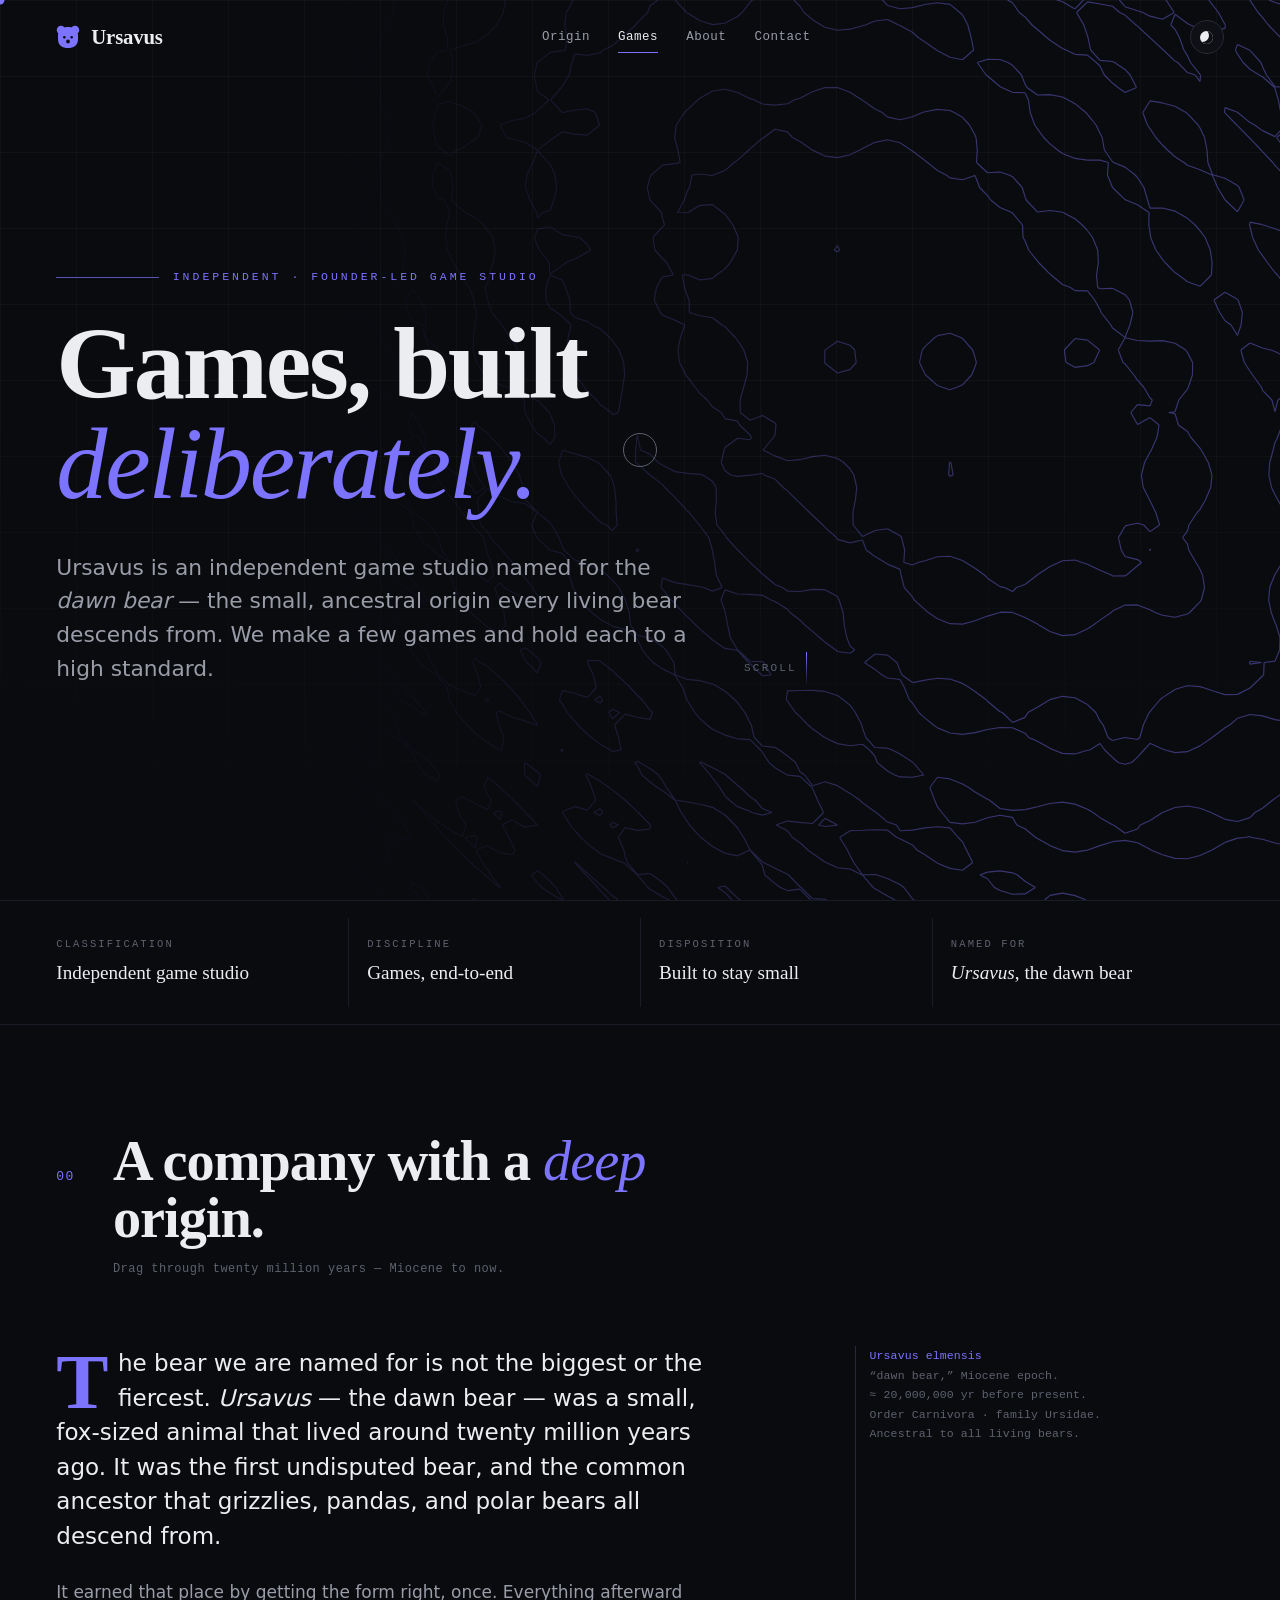
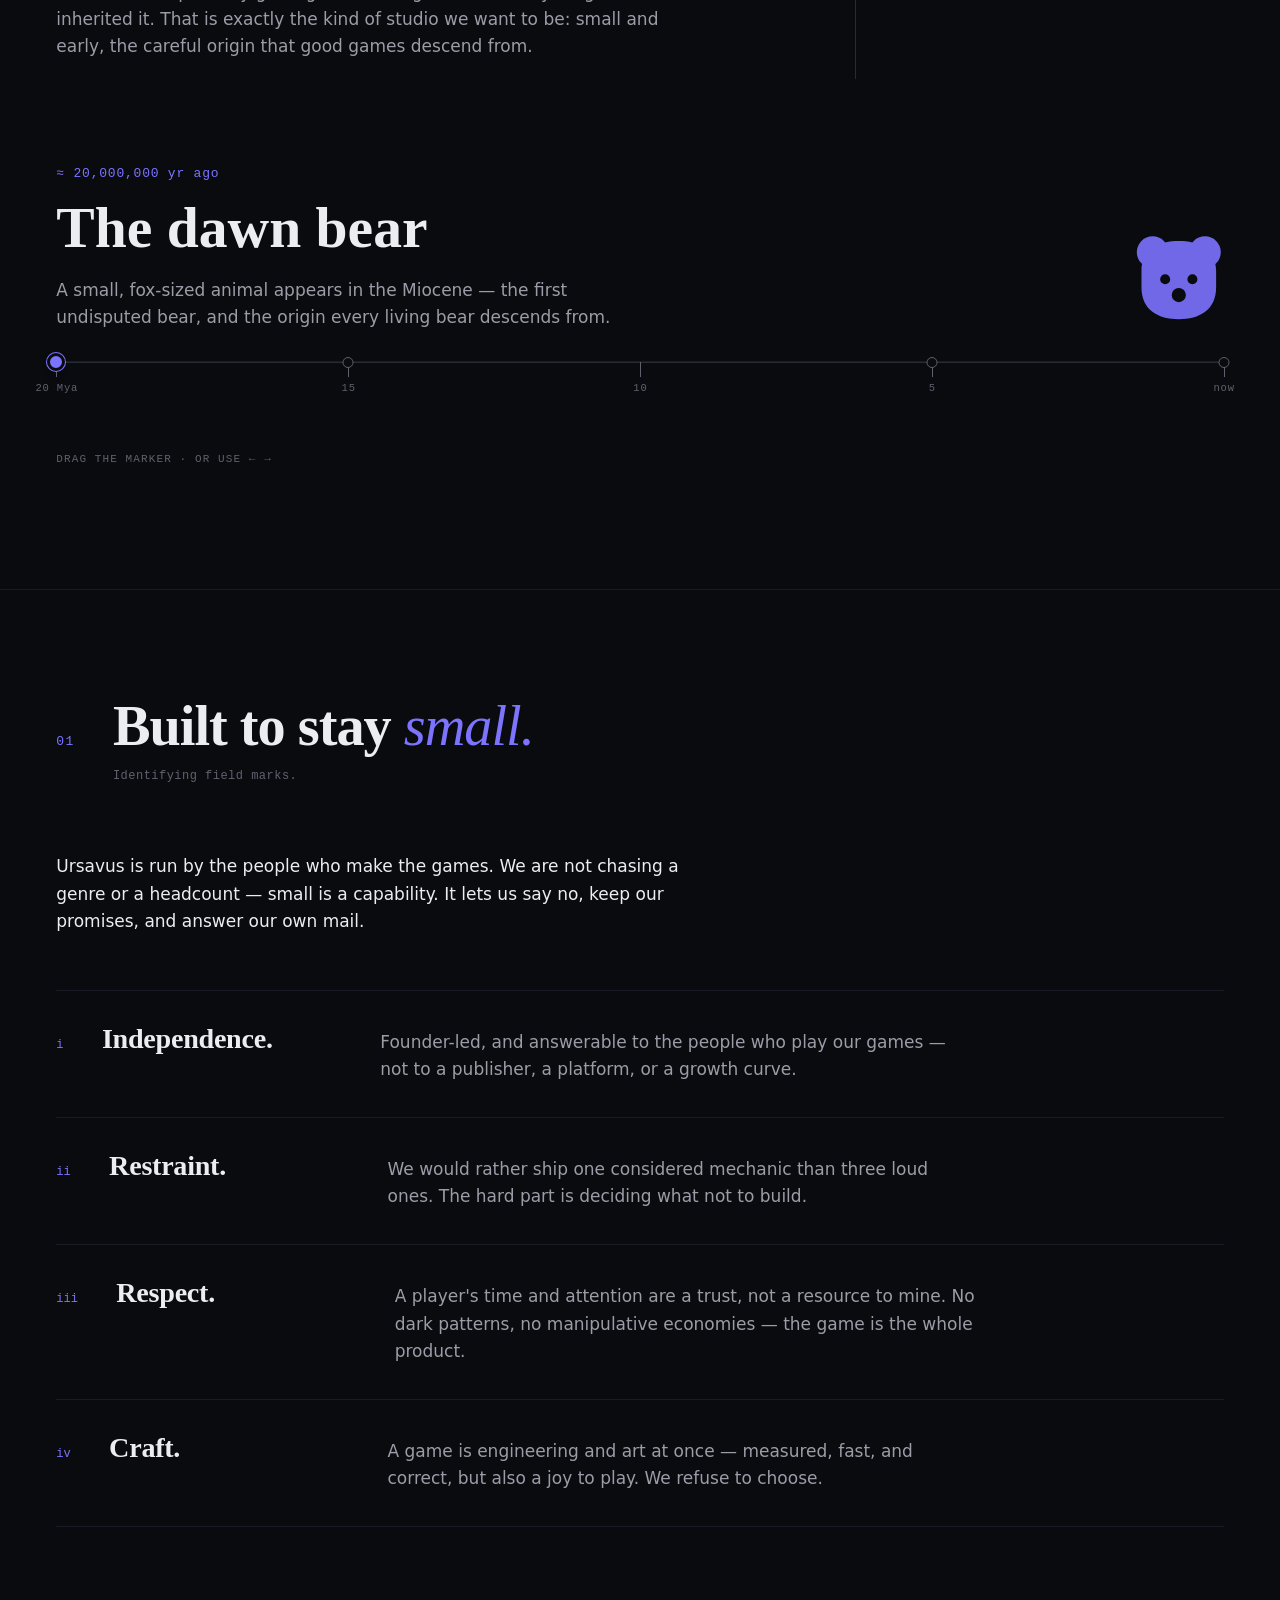
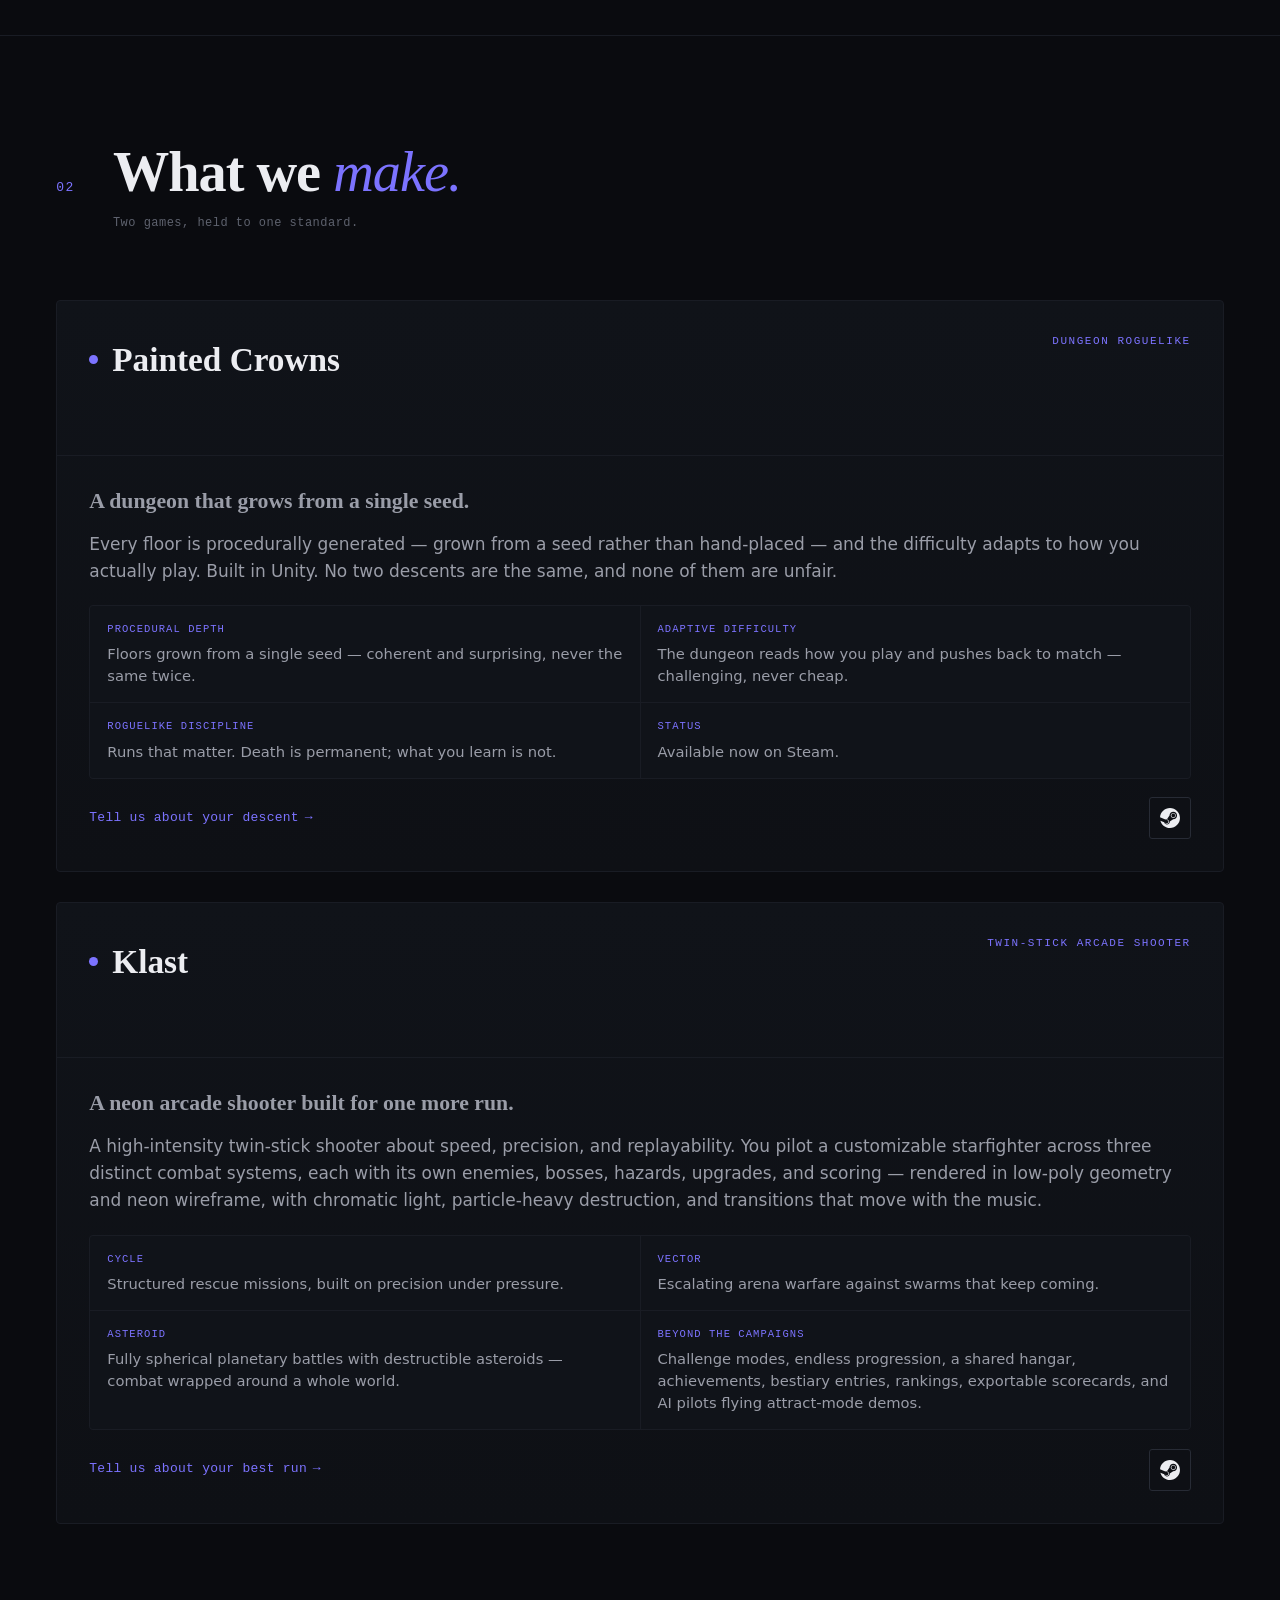
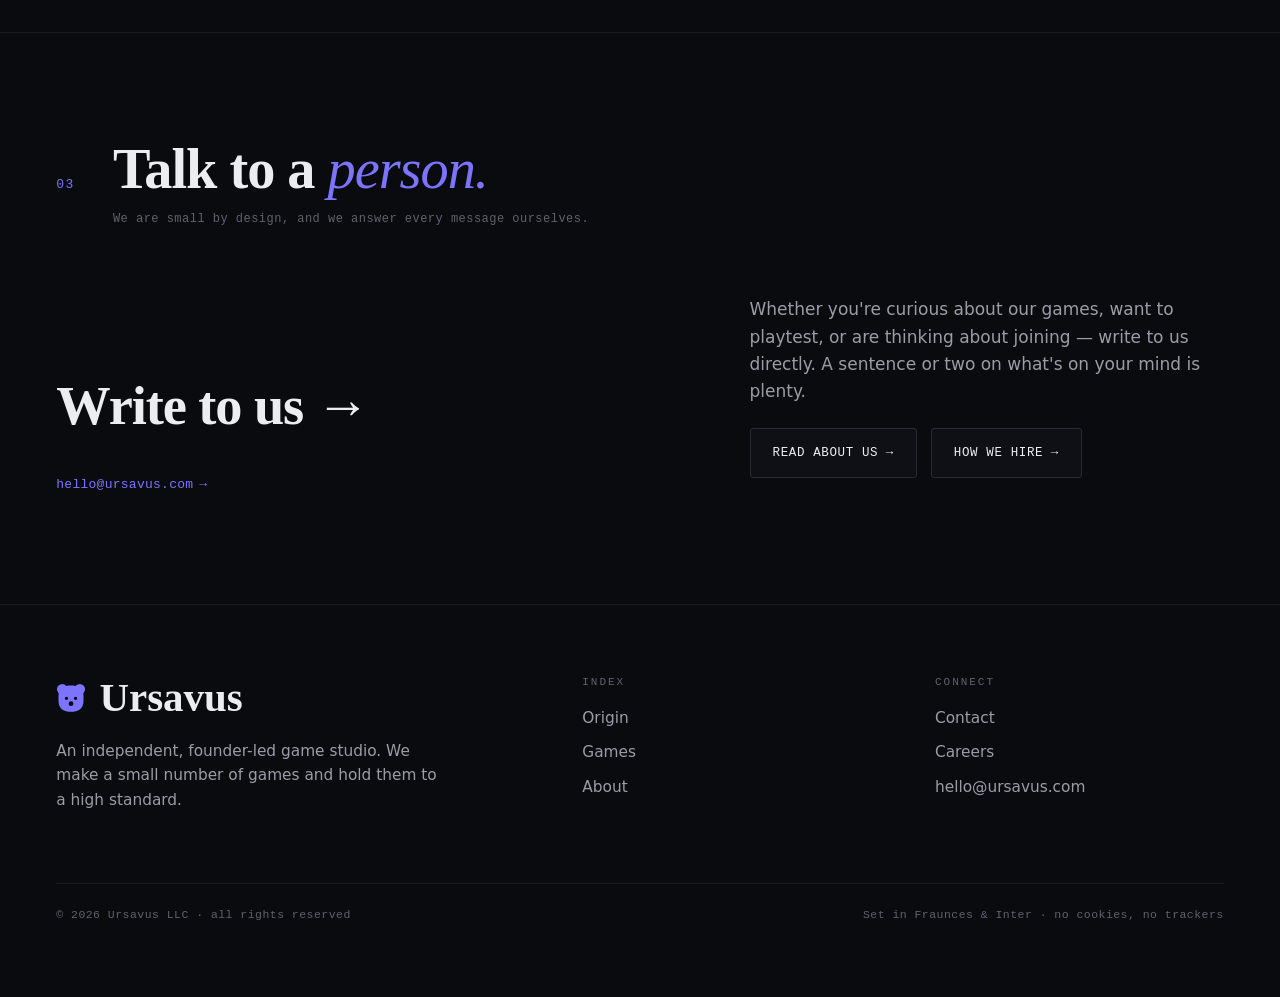
==== index.html @ a16487de "Update Painted Crowns copy for release" ====
<!doctype html>
<html lang="en">
<head>
  <meta charset="utf-8">
  <meta name="viewport" content="width=device-width, initial-scale=1">
  <title>Ursavus — Games, built deliberately.</title>
  <meta name="description" content="Ursavus is an independent, founder-led video game studio named for the dawn bear — the small Miocene ancestor of every living bear. We make a small number of games and hold each to a high standard.">
  <meta name="theme-color" content="#0A0B0F">
  <meta name="color-scheme" content="dark light">
  <meta property="og:type" content="website">
  <meta property="og:title" content="Ursavus — Games, built deliberately.">
  <meta property="og:description" content="An independent, founder-led video game studio. We make a small number of games and hold each to a high standard.">
  <script>
    (function(){var t;try{t=localStorage.getItem("urs-theme");}catch(e){}
      if(t!=="light"&&t!=="dark"){t="dark";}
      document.documentElement.setAttribute("data-theme",t);document.documentElement.classList.add("js");
      try{if("scrollRestoration"in history)history.scrollRestoration="manual";}catch(e2){}})();
  </script>
  <link rel="icon" href="favicon.ico" sizes="16x16 32x32 48x48">
  <link rel="icon" href="favicon-32.png" type="image/png" sizes="32x32">
  <link rel="apple-touch-icon" href="apple-touch-icon.png">
  <link rel="preload" href="../fonts/fraunces-600.woff2" as="font" type="font/woff2" crossorigin>
  <link rel="preload" href="../fonts/inter-400.woff2" as="font" type="font/woff2" crossorigin>
  <link rel="stylesheet" href="styles.css">
</head>
<body id="top">
  <a class="skip" href="#main">Skip to content</a>
  <div class="cursor" aria-hidden="true"></div>
  <div class="cursor-ring" aria-hidden="true"></div>

  <header class="site-head">
    <div class="wrap head-row">
      <a class="brand magnetic" href="index.html" aria-label="Ursavus — home">
        <svg class="mark" viewBox="0 0 48 56" aria-hidden="true">
          <circle cx="10" cy="14" r="8.5"/><circle cx="38" cy="14" r="8.5"/>
          <path fill-rule="evenodd" d="M4,24 C4,12 14,8 24,8 C34,8 44,12 44,24 L44,33 C44,45 35,50 24,50 C13,50 4,45 4,33 Z M14,28.5 a2.7,2.7 0 1,0 5.4,0 a2.7,2.7 0 1,0 -5.4,0 z M28.6,28.5 a2.7,2.7 0 1,0 5.4,0 a2.7,2.7 0 1,0 -5.4,0 z M20.2,37 a3.8,3.8 0 1,0 7.6,0 a3.8,3.8 0 1,0 -7.6,0 z"/>
        </svg>
        Ursavus
      </a>
      <nav class="nav" aria-label="Primary">
        <a href="#origin">Origin</a>
        <a href="#games">Games</a>
        <a href="about.html">About</a>
        <a href="contact.html">Contact</a>
      </nav>
      <div class="head-tools">
        <button class="tt magnetic" type="button" aria-label="Switch theme"><span class="tt-disc"></span></button>
        <button class="burger" type="button" aria-label="Menu" aria-expanded="false">
          <svg width="18" height="18" viewBox="0 0 18 18" aria-hidden="true"><path d="M2 5h14M2 9h14M2 13h14" stroke="currentColor" stroke-width="1.6" stroke-linecap="round"/></svg>
        </button>
      </div>
    </div>
  </header>

  <main id="main">

    <!-- HERO -->
    <section class="hero">
      <canvas id="field" class="hero-field hero-field--ripple" data-mode="ripple" aria-hidden="true"></canvas>
      <div class="wrap">
        <p class="hero-eyebrow reveal"><span class="rule"></span><span class="tag tag--accent">Independent · founder-led game studio</span></p>
        <h1 class="disp reveal" style="--d:60">Games, built <em>deliberately.</em></h1>
        <div class="hero-foot">
          <p class="lead reveal" style="--d:140">Ursavus is an independent game studio named for the <em>dawn bear</em> — the small, ancestral origin every living bear descends from. We make a few games and hold each to a high standard.</p>
          <span class="scroll-cue reveal" style="--d:220">Scroll <span class="bar"></span></span>
        </div>
      </div>
    </section>

    <!-- TAXONOMY STRIP -->
    <div class="taxon">
      <div class="wrap">
        <dl class="taxon-row">
          <div class="taxon-cell reveal"><dt>Classification</dt><dd>Independent game studio</dd></div>
          <div class="taxon-cell reveal" style="--d:80"><dt>Discipline</dt><dd>Games, end&#8209;to&#8209;end</dd></div>
          <div class="taxon-cell reveal" style="--d:160"><dt>Disposition</dt><dd>Built to stay small</dd></div>
          <div class="taxon-cell reveal" style="--d:240"><dt>Named for</dt><dd><em>Ursavus</em>, the dawn bear</dd></div>
        </dl>
      </div>
    </div>

    <!-- 00 ORIGIN — deep-time signature -->
    <section class="section deeptime" id="origin" aria-labelledby="origin-t">
      <div class="wrap">
        <div class="cat-head">
          <span class="cat-num reveal">00</span>
          <div>
            <h2 class="cat-title reveal" id="origin-t">A company with a <em>deep</em> origin.</h2>
            <p class="cat-sub reveal" style="--d:80">Drag through twenty million years — Miocene to now.</p>
          </div>
        </div>

        <div class="grid12">
          <div class="prose reveal" style="grid-column:1/span 7;--d:60">
            <p class="first drop">The bear we are named for is not the biggest or the fiercest. <em>Ursavus</em> — the dawn bear — was a small, fox-sized animal that lived around twenty million years ago. It was the first undisputed bear, and the common ancestor that grizzlies, pandas, and polar bears all descend from.</p>
            <p>It earned that place by getting the form right, once. Everything afterward inherited it. That is exactly the kind of studio we want to be: small and early, the careful origin that good games descend from.</p>
          </div>
          <aside class="margin-note reveal" style="grid-column:9/span 4;--d:140">
            <b>Ursavus elmensis</b><br>“dawn bear,” Miocene epoch.<br>≈ 20,000,000 yr before present.<br>Order Carnivora · family Ursidae.<br>Ancestral to all living bears.
          </aside>
        </div>

        <!-- the scale -->
        <div class="tl-stage reveal" style="--d:60">
          <div class="tl-readout">
            <div>
              <p class="tl-when" id="tl-when">≈ 20,000,000 yr ago</p>
              <p class="tl-era" id="tl-era">The dawn bear</p>
              <p class="tl-note" id="tl-note">A small, fox-sized animal appears in the Miocene — the first undisputed bear, and the origin every living bear descends from.</p>
            </div>
            <svg class="tl-figure" viewBox="0 0 48 56" aria-hidden="true">
              <circle cx="10" cy="14" r="8.5"/><circle cx="38" cy="14" r="8.5"/>
              <path fill-rule="evenodd" d="M4,24 C4,12 14,8 24,8 C34,8 44,12 44,24 L44,33 C44,45 35,50 24,50 C13,50 4,45 4,33 Z M14,28.5 a2.7,2.7 0 1,0 5.4,0 a2.7,2.7 0 1,0 -5.4,0 z M28.6,28.5 a2.7,2.7 0 1,0 5.4,0 a2.7,2.7 0 1,0 -5.4,0 z M20.2,37 a3.8,3.8 0 1,0 7.6,0 a3.8,3.8 0 1,0 -7.6,0 z"/>
            </svg>
          </div>
          <div class="tl-track" id="tl-track" role="slider" tabindex="0" aria-label="Deep-time scale, 20 million years ago to today" aria-valuemin="0" aria-valuemax="100" aria-valuenow="0">
            <div class="tl-axis"></div>
            <div class="tl-progress" id="tl-progress"></div>
            <div class="tl-tick major" style="left:0%"><span>20 Mya</span></div>
            <div class="tl-tick" style="left:25%"></div>
            <div class="tl-tick major" style="left:25%"><span>15</span></div>
            <div class="tl-tick" style="left:50%"></div>
            <div class="tl-tick major" style="left:50%"><span>10</span></div>
            <div class="tl-tick major" style="left:75%"><span>5</span></div>
            <div class="tl-tick major" style="left:100%"><span>now</span></div>
            <div class="tl-stop on" data-p="0"></div>
            <div class="tl-stop" data-p="25"></div>
            <div class="tl-stop" data-p="75"></div>
            <div class="tl-stop" data-p="100"></div>
            <div class="tl-thumb" id="tl-thumb" style="left:0%"></div>
          </div>
          <p class="tl-hint">Drag the marker · or use ← →</p>
        </div>
      </div>
    </section>

    <!-- 01 THE COMPANY -->
    <section class="section section--line" id="company" aria-labelledby="company-t">
      <div class="wrap">
        <div class="cat-head">
          <span class="cat-num reveal">01</span>
          <div>
            <h2 class="cat-title reveal" id="company-t">Built to stay <em>small.</em></h2>
            <p class="cat-sub reveal" style="--d:80">Identifying field marks.</p>
          </div>
        </div>
        <div class="grid12" style="margin-bottom:clamp(20px,4vh,46px)">
          <p class="prose first reveal" style="grid-column:1/span 8;--d:60">Ursavus is run by the people who make the games. We are not chasing a genre or a headcount — small is a capability. It lets us say no, keep our promises, and answer our own mail.</p>
        </div>

        <div class="marks">
          <div class="mark-row reveal"><span class="ix">i</span><h3>Independence.</h3><p>Founder-led, and answerable to the people who play our games — not to a publisher, a platform, or a growth curve.</p></div>
          <div class="mark-row reveal"><span class="ix">ii</span><h3>Restraint.</h3><p>We would rather ship one considered mechanic than three loud ones. The hard part is deciding what not to build.</p></div>
          <div class="mark-row reveal"><span class="ix">iii</span><h3>Respect.</h3><p>A player's time and attention are a trust, not a resource to mine. No dark patterns, no manipulative economies — the game is the whole product.</p></div>
          <div class="mark-row reveal"><span class="ix">iv</span><h3>Craft.</h3><p>A game is engineering and art at once — measured, fast, and correct, but also a joy to play. We refuse to choose.</p></div>
        </div>
      </div>
    </section>

    <!-- 02 GAMES -->
    <section class="section section--line" id="games" aria-labelledby="games-t">
      <div class="wrap">
        <div class="cat-head">
          <span class="cat-num reveal">02</span>
          <div>
            <h2 class="cat-title reveal" id="games-t">What we <em>make.</em></h2>
            <p class="cat-sub reveal" style="--d:80">Two games, held to one standard.</p>
          </div>
        </div>

        <div class="grid12" style="row-gap:clamp(20px,3vw,30px)">
          <article class="plate reveal" style="grid-column:1/span 12">
            <div class="plate-head">
              <div>
                <p class="plate-name"><span class="dot"></span>Painted Crowns</p>
              </div>
              <p class="plate-kind">Dungeon roguelike</p>
            </div>
            <div class="plate-body">
              <p class="sum">A dungeon that grows from a single seed.</p>
              <p>Every floor is procedurally generated — grown from a seed rather than hand-placed — and the difficulty adapts to how you actually play. Built in Unity. No two descents are the same, and none of them are unfair.</p>
              <dl class="specs">
                <div><dt>Procedural depth</dt><dd>Floors grown from a single seed — coherent and surprising, never the same twice.</dd></div>
                <div><dt>Adaptive difficulty</dt><dd>The dungeon reads how you play and pushes back to match — challenging, never cheap.</dd></div>
                <div><dt>Roguelike discipline</dt><dd>Runs that matter. Death is permanent; what you learn is not.</dd></div>
                <div><dt>Status</dt><dd>Available now on Steam.</dd></div>
              </dl>
              <p class="btnrow" style="margin:1.1em 0 0;justify-content:space-between">
                <a class="tlink magnetic" href="contact.html#cform">Tell us about your descent <span class="arr" aria-hidden="true">→</span></a>
                <a class="btn magnetic" style="padding:10px" href="https://store.steampowered.com/app/5192590/Painted_Crowns/" aria-label="View Painted Crowns on Steam" title="View Painted Crowns on Steam">
                  <svg width="20" height="20" viewBox="0 0 24 24" fill="currentColor" aria-hidden="true"><path d="M11.979 0C5.678 0 .511 4.86.022 11.037l6.432 2.658c.545-.371 1.203-.59 1.912-.59.063 0 .125.004.188.006l2.861-4.142V8.91c0-2.495 2.028-4.524 4.524-4.524 2.494 0 4.524 2.031 4.524 4.527s-2.03 4.525-4.524 4.525h-.105l-4.076 2.911c0 .052.004.105.004.159 0 1.875-1.515 3.396-3.39 3.396-1.635 0-3.016-1.173-3.331-2.727L.436 15.27C1.862 20.307 6.486 24 11.979 24c6.627 0 11.999-5.373 11.999-12S18.605 0 11.979 0zM7.54 18.21l-1.473-.61c.262.543.714.999 1.314 1.25 1.297.539 2.793-.076 3.332-1.375.263-.63.264-1.319.005-1.949s-.75-1.121-1.377-1.383c-.624-.26-1.29-.249-1.878-.03l1.523.63c.956.4 1.409 1.5 1.009 2.455-.397.957-1.497 1.41-2.454 1.012H7.54zm11.415-9.303c0-1.662-1.353-3.015-3.015-3.015-1.665 0-3.015 1.353-3.015 3.015 0 1.665 1.35 3.015 3.015 3.015 1.663 0 3.015-1.35 3.015-3.015zm-5.273-.005c0-1.252 1.013-2.266 2.265-2.266 1.249 0 2.266 1.014 2.266 2.266 0 1.251-1.017 2.265-2.266 2.265-1.253 0-2.265-1.014-2.265-2.265z"/></svg>
                </a>
              </p>
            </div>
          </article>

          <article class="plate reveal" style="grid-column:1/span 12;--d:80">
            <div class="plate-head">
              <div>
                <p class="plate-name"><span class="dot"></span>Klast</p>
              </div>
              <p class="plate-kind">Twin-stick arcade shooter</p>
            </div>
            <div class="plate-body">
              <p class="sum">A neon arcade shooter built for one more run.</p>
              <p>A high-intensity twin-stick shooter about speed, precision, and replayability. You pilot a customizable starfighter across three distinct combat systems, each with its own enemies, bosses, hazards, upgrades, and scoring — rendered in low-poly geometry and neon wireframe, with chromatic light, particle-heavy destruction, and transitions that move with the music.</p>
              <dl class="specs">
                <div><dt>Cycle</dt><dd>Structured rescue missions, built on precision under pressure.</dd></div>
                <div><dt>Vector</dt><dd>Escalating arena warfare against swarms that keep coming.</dd></div>
                <div><dt>Asteroid</dt><dd>Fully spherical planetary battles with destructible asteroids — combat wrapped around a whole world.</dd></div>
                <div><dt>Beyond the campaigns</dt><dd>Challenge modes, endless progression, a shared hangar, achievements, bestiary entries, rankings, exportable scorecards, and AI pilots flying attract-mode demos.</dd></div>
              </dl>
              <p class="btnrow" style="margin:1.1em 0 0;justify-content:space-between">
                <a class="tlink magnetic" href="contact.html#cform">Tell us about your best run <span class="arr" aria-hidden="true">→</span></a>
                <a class="btn magnetic" style="padding:10px" href="https://store.steampowered.com/app/5068020/KLAST/" aria-label="View Klast on Steam" title="View Klast on Steam">
                  <svg width="20" height="20" viewBox="0 0 24 24" fill="currentColor" aria-hidden="true"><path d="M11.979 0C5.678 0 .511 4.86.022 11.037l6.432 2.658c.545-.371 1.203-.59 1.912-.59.063 0 .125.004.188.006l2.861-4.142V8.91c0-2.495 2.028-4.524 4.524-4.524 2.494 0 4.524 2.031 4.524 4.527s-2.03 4.525-4.524 4.525h-.105l-4.076 2.911c0 .052.004.105.004.159 0 1.875-1.515 3.396-3.39 3.396-1.635 0-3.016-1.173-3.331-2.727L.436 15.27C1.862 20.307 6.486 24 11.979 24c6.627 0 11.999-5.373 11.999-12S18.605 0 11.979 0zM7.54 18.21l-1.473-.61c.262.543.714.999 1.314 1.25 1.297.539 2.793-.076 3.332-1.375.263-.63.264-1.319.005-1.949s-.75-1.121-1.377-1.383c-.624-.26-1.29-.249-1.878-.03l1.523.63c.956.4 1.409 1.5 1.009 2.455-.397.957-1.497 1.41-2.454 1.012H7.54zm11.415-9.303c0-1.662-1.353-3.015-3.015-3.015-1.665 0-3.015 1.353-3.015 3.015 0 1.665 1.35 3.015 3.015 3.015 1.663 0 3.015-1.35 3.015-3.015zm-5.273-.005c0-1.252 1.013-2.266 2.265-2.266 1.249 0 2.266 1.014 2.266 2.266 0 1.251-1.017 2.265-2.266 2.265-1.253 0-2.265-1.014-2.265-2.265z"/></svg>
                </a>
              </p>
            </div>
          </article>
        </div>
      </div>
    </section>

    <!-- 03 CONTACT -->
    <section class="section section--line" id="contact" aria-labelledby="contact-t">
      <div class="wrap">
        <div class="cat-head">
          <span class="cat-num reveal">03</span>
          <div>
            <h2 class="cat-title reveal" id="contact-t">Talk to a <em>person.</em></h2>
            <p class="cat-sub reveal" style="--d:80">We are small by design, and we answer every message ourselves.</p>
          </div>
        </div>
        <div class="contact-grid">
          <div class="reveal">
            <a class="bigmail magnetic" href="contact.html#cform">Write to us <span class="arr" aria-hidden="true">→</span></a>
            <p style="margin:1.1em 0 0"><a class="tlink magnetic" href="mailto:hello@ursavus.com">hello@ursavus.com <span class="arr" aria-hidden="true">→</span></a></p>
          </div>
          <div class="reveal" style="--d:100">
            <p class="muted" style="max-width:42ch">Whether you're curious about our games, want to playtest, or are thinking about joining — write to us directly. A sentence or two on what's on your mind is plenty.</p>
            <p class="btnrow" style="margin-top:1.4rem">
              <a class="btn magnetic" href="about.html">Read about us <span class="arr" aria-hidden="true">→</span></a>
              <a class="btn magnetic" href="contact.html#careers">How we hire <span class="arr" aria-hidden="true">→</span></a>
            </p>
          </div>
        </div>
      </div>
    </section>

  </main>

  <footer class="site-foot">
    <div class="wrap">
      <div class="foot-top">
        <div class="foot-brand">
          <p class="foot-mark">
            <svg class="mark" viewBox="0 0 48 56" aria-hidden="true">
              <circle cx="10" cy="14" r="8.5"/><circle cx="38" cy="14" r="8.5"/>
              <path fill-rule="evenodd" d="M4,24 C4,12 14,8 24,8 C34,8 44,12 44,24 L44,33 C44,45 35,50 24,50 C13,50 4,45 4,33 Z M14,28.5 a2.7,2.7 0 1,0 5.4,0 a2.7,2.7 0 1,0 -5.4,0 z M28.6,28.5 a2.7,2.7 0 1,0 5.4,0 a2.7,2.7 0 1,0 -5.4,0 z M20.2,37 a3.8,3.8 0 1,0 7.6,0 a3.8,3.8 0 1,0 -7.6,0 z"/>
            </svg>
            Ursavus
          </p>
          <p>An independent, founder-led game studio. We make a small number of games and hold them to a high standard.</p>
        </div>
        <div class="foot-col">
          <h4>Index</h4>
          <a href="#origin">Origin</a>
          <a href="#games">Games</a>
          <a href="about.html">About</a>
        </div>
        <div class="foot-col">
          <h4>Connect</h4>
          <a href="contact.html">Contact</a>
          <a href="contact.html#careers">Careers</a>
          <a href="mailto:hello@ursavus.com">hello@ursavus.com</a>
        </div>
      </div>
      <div class="foot-meta">
        <span>© 2026 Ursavus LLC · all rights reserved</span>
        <span>Set in Fraunces &amp; Inter · no cookies, no trackers</span>
      </div>
    </div>
  </footer>

  <script defer src="app.js"></script>
  <script defer src="viz.js"></script>
</body>
</html>
---- styles.css ----
/* ============================================================================
   URSAVUS — v2  ·  "A field guide to a deliberate game studio"
   Editorial / Swiss system with an exposed mathematical grid, taxonomic
   marginalia, and a deep-time signature. Fraunces · Inter · mono. Dual theme.
   ============================================================================ */

@font-face{font-family:"Fraunces";font-style:normal;font-weight:600;font-display:swap;src:url("../fonts/fraunces-600.woff2") format("woff2");}
@font-face{font-family:"Fraunces";font-style:italic;font-weight:400;font-display:swap;src:url("../fonts/fraunces-400-italic.woff2") format("woff2");}
@font-face{font-family:"Inter";font-style:normal;font-weight:400;font-display:swap;src:url("../fonts/inter-400.woff2") format("woff2");}
@font-face{font-family:"Inter";font-style:normal;font-weight:600;font-display:swap;src:url("../fonts/inter-600.woff2") format("woff2");}

/* ---------- tokens ---------- */
:root{
  --serif:"Fraunces",Georgia,"Times New Roman",serif;
  --sans:"Inter",system-ui,-apple-system,"Segoe UI",Roboto,sans-serif;
  --mono:ui-monospace,"SF Mono","JetBrains Mono","IBM Plex Mono",Menlo,Consolas,monospace;

  --maxw:1280px;
  --gut:clamp(20px,4.4vw,72px);
  --col:minmax(0,1fr);

  /* dark (default) */
  --bg:#0A0B0F;
  --bg-2:#0E1015;
  --panel:#101319;
  --ink:#ECEDF1;
  --ink-2:#9A9DA8;
  --ink-3:#5E626E;
  --line:#191C24;
  --line-2:#272B35;
  --accent:#7C73FF;
  --accent-2:#54E3C6;
  --accent-ink:#08090C;
  --grid:rgba(255,255,255,.030);
  --sel:rgba(124,115,255,.30);
  --shadow:0 40px 90px -50px rgba(0,0,0,.85);
}
[data-theme="light"]{
  --bg:#F4F3EC;
  --bg-2:#FBFAF5;
  --panel:#FFFFFF;
  --ink:#15161B;
  --ink-2:#585B63;
  --ink-3:#8E9099;
  --line:#E5E3D8;
  --line-2:#D4D2C5;
  --accent:#4B41E0;
  --accent-2:#0E9B86;
  --accent-ink:#FFFFFF;
  --grid:rgba(20,21,26,.045);
  --sel:rgba(75,65,224,.18);
  --shadow:0 40px 90px -55px rgba(31,31,46,.30);
}

*,*::before,*::after{box-sizing:border-box;}
html{-webkit-text-size-adjust:100%;scroll-behavior:smooth;}
@media (prefers-reduced-motion:reduce){html{scroll-behavior:auto;}}
body{
  margin:0;font-family:var(--sans);font-size:17px;line-height:1.6;
  color:var(--ink);background:var(--bg);
  -webkit-font-smoothing:antialiased;text-rendering:optimizeLegibility;
  overflow-x:hidden;
}
::selection{background:var(--sel);}

/* exposed graph-paper grid, very faint */
body::before{
  content:"";position:fixed;inset:0;z-index:-2;pointer-events:none;
  background-image:linear-gradient(var(--grid) 1px,transparent 1px),
                   linear-gradient(90deg,var(--grid) 1px,transparent 1px);
  background-size:clamp(40px,6vw,76px) clamp(40px,6vw,76px);
  -webkit-mask-image:radial-gradient(120% 100% at 50% 0%,#000 55%,transparent 100%);
          mask-image:radial-gradient(120% 100% at 50% 0%,#000 55%,transparent 100%);
}

a{color:inherit;text-decoration:none;}
img,svg,canvas{display:block;max-width:100%;}
hr{border:none;border-top:1px solid var(--line);margin:0;}
::-webkit-scrollbar{width:10px;height:10px;}
::-webkit-scrollbar-thumb{background:var(--line-2);border-radius:8px;}

.skip{position:absolute;left:-9999px;top:0;background:var(--accent);color:var(--accent-ink);padding:10px 16px;z-index:300;font-family:var(--mono);font-size:13px;border-radius:0 0 8px 0;}
.skip:focus{left:0;}

.wrap{max-width:var(--maxw);margin:0 auto;padding-inline:var(--gut);}

/* ---------- type ---------- */
h1,h2,h3,h4{font-family:var(--serif);font-weight:600;line-height:1.02;letter-spacing:-.018em;margin:0;color:var(--ink);}
h1 em,h2 em,h3 em,.disp em{font-style:italic;font-weight:400;color:var(--accent);}
.disp{font-family:var(--serif);font-weight:600;line-height:.98;letter-spacing:-.022em;font-size:clamp(2.7rem,8vw,7rem);}
h2{font-size:clamp(2rem,4.4vw,3.6rem);}
h3{font-size:clamp(1.25rem,2vw,1.6rem);letter-spacing:-.01em;}
p{margin:0 0 1.1em;}
strong{font-weight:600;color:var(--ink);}
em{font-style:italic;}
.lead{font-size:clamp(1.15rem,1.7vw,1.42rem);line-height:1.55;color:var(--ink-2);}
.muted{color:var(--ink-2);}
.faint{color:var(--ink-3);}
.serif{font-family:var(--serif);}
.mono{font-family:var(--mono);}

/* mono micro-label / catalog tag */
.tag{font-family:var(--mono);font-size:11.5px;letter-spacing:.26em;text-transform:uppercase;color:var(--ink-3);}
.tag--accent{color:var(--accent);}

/* drop initial for editorial openings */
.drop::first-letter{
  font-family:var(--serif);font-weight:600;float:left;font-size:3.4em;line-height:.8;
  padding:.06em .12em 0 0;color:var(--accent);
}

/* ---------- custom cursor ---------- */
@media (hover:hover) and (pointer:fine){
  body{cursor:none;}
  a,button,.magnetic,input,textarea,label[for],.tl-track{cursor:none;}
  .cursor{position:fixed;top:0;left:0;width:9px;height:9px;border-radius:50%;
    background:var(--accent);z-index:500;pointer-events:none;
    transform:translate(-50%,-50%);transition:width .2s,height .2s,background .2s,opacity .2s;}
  .cursor-ring{position:fixed;top:0;left:0;width:34px;height:34px;border:1px solid var(--ink-3);
    border-radius:50%;z-index:500;pointer-events:none;transform:translate(-50%,-50%);
    transition:width .25s cubic-bezier(.22,.61,.36,1),height .25s,border-color .25s,opacity .25s;}
  body.cursor-hot .cursor{width:5px;height:5px;}
  body.cursor-hot .cursor-ring{width:54px;height:54px;border-color:var(--accent);}
}
.cursor,.cursor-ring{display:none;}
@media (hover:hover) and (pointer:fine){.cursor,.cursor-ring{display:block;}}

/* ---------- header ---------- */
.site-head{position:fixed;top:0;left:0;right:0;z-index:200;
  transition:background .35s,backdrop-filter .35s,border-color .35s;border-bottom:1px solid transparent;}
.site-head.is-stuck{background:color-mix(in srgb,var(--bg) 72%,transparent);
  backdrop-filter:blur(16px) saturate(1.3);-webkit-backdrop-filter:blur(16px) saturate(1.3);border-bottom-color:var(--line);}
.head-row{display:flex;align-items:center;justify-content:space-between;gap:18px;height:74px;}
.brand{display:flex;align-items:center;gap:11px;font-family:var(--serif);font-weight:600;font-size:1.3rem;letter-spacing:-.01em;color:var(--ink);}
.brand .mark{width:24px;height:28px;color:var(--accent);transform-origin:50% 60%;transition:transform .7s cubic-bezier(.22,.61,.36,1);}
.brand:hover .mark{transform:rotate(-8deg) scale(1.06);}
.brand .mark path,.brand .mark circle{fill:currentColor;}
.brand small{font-family:var(--mono);font-size:10px;letter-spacing:.22em;text-transform:uppercase;color:var(--ink-3);align-self:flex-end;margin-bottom:5px;}
.nav{display:flex;align-items:center;gap:clamp(16px,2.2vw,30px);}
.nav a{font-family:var(--mono);font-size:12.5px;letter-spacing:.04em;color:var(--ink-2);position:relative;padding:6px 0;transition:color .2s;}
.nav a::after{content:"";position:absolute;left:0;right:100%;bottom:0;height:1px;background:var(--accent);transition:right .3s cubic-bezier(.22,.61,.36,1);}
.nav a:hover{color:var(--ink);}
.nav a:hover::after,.nav a.active::after{right:0;}
.nav a.active{color:var(--ink);}
.head-tools{display:flex;align-items:center;gap:14px;}
.tt{appearance:none;width:34px;height:34px;border-radius:50%;border:1px solid var(--line-2);background:var(--bg-2);display:grid;place-items:center;transition:border-color .2s,transform .3s;}
.tt:hover{border-color:var(--accent);transform:rotate(40deg);}
.tt-disc{width:13px;height:13px;border-radius:50%;background:var(--ink);box-shadow:inset -4px -2px 0 0 var(--bg-2);transition:.3s;}
[data-theme="light"] .tt-disc{background:var(--accent);box-shadow:none;}
.burger{display:none;}

/* ---------- hero ---------- */
.hero{position:relative;min-height:100svh;display:flex;align-items:center;padding-top:clamp(110px,14vh,168px);padding-bottom:clamp(56px,8vh,104px);overflow:hidden;}
.hero--page{min-height:clamp(520px,68vh,720px);}
.hero-field{position:absolute;inset:0;width:100%;height:100%;z-index:0;pointer-events:none;opacity:.92;}
.hero-field--lattice{opacity:.95;
  -webkit-mask-image:linear-gradient(to right,transparent 0%,transparent 20%,rgba(0,0,0,.4) 40%,#000 60%);
          mask-image:linear-gradient(to right,transparent 0%,transparent 20%,rgba(0,0,0,.4) 40%,#000 60%);}
.hero-field--ripple{opacity:.9;
  -webkit-mask-image:linear-gradient(to right,transparent 0%,transparent 26%,rgba(0,0,0,.42) 50%,#000 78%);
          mask-image:linear-gradient(to right,transparent 0%,transparent 26%,rgba(0,0,0,.42) 50%,#000 78%);}
.hero .wrap{position:relative;z-index:1;width:100%;}
.hero-eyebrow{display:flex;align-items:center;gap:14px;margin-bottom:clamp(18px,3vh,34px);}
.hero-eyebrow .rule{height:1px;width:clamp(40px,8vw,110px);background:var(--accent);opacity:.7;}
.hero h1{margin:0 0 .35em;max-width:18ch;}
.hero-foot{display:flex;flex-wrap:wrap;gap:clamp(20px,4vw,60px);align-items:flex-end;margin-top:clamp(22px,4vh,44px);}
.hero-foot .lead{max-width:46ch;margin:0;}
.scroll-cue{font-family:var(--mono);font-size:11px;letter-spacing:.2em;text-transform:uppercase;color:var(--ink-3);display:inline-flex;align-items:center;gap:9px;}
.scroll-cue .bar{width:1px;height:34px;background:linear-gradient(var(--accent),transparent);display:inline-block;position:relative;overflow:hidden;}
.scroll-cue .bar::after{content:"";position:absolute;top:-50%;left:0;width:1px;height:50%;background:var(--accent);animation:cue 1.9s cubic-bezier(.7,0,.3,1) infinite;}
@keyframes cue{0%{top:-50%}60%,100%{top:120%}}

/* taxonomy strip */
.taxon{border-top:1px solid var(--line);border-bottom:1px solid var(--line);}
.taxon-row{display:grid;grid-template-columns:repeat(4,1fr);}
.taxon-cell{padding:18px 0;border-left:1px solid var(--line);padding-left:18px;}
.taxon-cell:first-child{border-left:none;padding-left:0;}
.taxon-cell dt{font-family:var(--mono);font-size:10.5px;letter-spacing:.2em;text-transform:uppercase;color:var(--ink-3);margin-bottom:.5em;}
.taxon-cell dd{margin:0;font-family:var(--serif);font-size:clamp(1rem,1.5vw,1.25rem);color:var(--ink);}

/* ---------- sections / catalog ---------- */
.section{padding-block:clamp(72px,12vh,150px);position:relative;}
.section--line{border-top:1px solid var(--line);}
.cat-head{display:grid;grid-template-columns:auto 1fr;gap:clamp(16px,3vw,40px);align-items:baseline;margin-bottom:clamp(34px,6vh,68px);}
.cat-num{font-family:var(--mono);font-size:13px;letter-spacing:.1em;color:var(--accent);padding-top:.6em;}
.cat-title{max-width:20ch;}
.cat-sub{font-family:var(--mono);font-size:12px;letter-spacing:.04em;color:var(--ink-3);margin-top:1em;}

.grid12{display:grid;grid-template-columns:repeat(12,1fr);gap:clamp(18px,2.4vw,30px);}
.prose{max-width:60ch;}
.prose p{color:var(--ink-2);}
.prose .first{font-size:clamp(1.2rem,1.8vw,1.5rem);color:var(--ink);line-height:1.5;}

/* marginalia */
.margin-note{font-family:var(--mono);font-size:11.5px;line-height:1.7;letter-spacing:.01em;color:var(--ink-3);border-left:1px solid var(--line-2);padding-left:14px;}
.margin-note b{color:var(--accent);font-weight:400;}

/* field marks (principles) */
.marks{border-top:1px solid var(--line);}
.mark-row{display:grid;grid-template-columns:auto minmax(0,15rem) 1fr;gap:clamp(14px,3vw,44px);align-items:baseline;
  padding:clamp(22px,3vw,34px) 0;border-bottom:1px solid var(--line);transition:padding-left .35s cubic-bezier(.22,.61,.36,1);}
.mark-row:hover{padding-left:10px;}
.mark-row .ix{font-family:var(--mono);font-size:12px;color:var(--accent);}
.mark-row h3{font-size:clamp(1.3rem,2.2vw,1.9rem);}
.mark-row p{margin:0;color:var(--ink-2);max-width:54ch;}

/* specimen plate (games) */
.plate{border:1px solid var(--line);background:linear-gradient(180deg,var(--panel),var(--bg-2));border-radius:4px;overflow:hidden;position:relative;transition:border-color .3s,transform .3s;}
.plate:hover{border-color:var(--line-2);transform:translateY(-3px);}
.plate-head{display:flex;align-items:flex-start;justify-content:space-between;gap:16px;padding:clamp(22px,3vw,32px);border-bottom:1px solid var(--line);}
.plate-id{font-family:var(--mono);font-size:11px;letter-spacing:.18em;text-transform:uppercase;color:var(--ink-3);}
.plate-name{font-family:var(--serif);font-weight:600;font-size:clamp(1.6rem,2.6vw,2.3rem);display:flex;align-items:center;gap:.42em;}
.plate-name .dot{width:9px;height:9px;border-radius:50%;background:var(--accent);}
.plate-kind{font-family:var(--mono);font-size:11px;letter-spacing:.14em;text-transform:uppercase;color:var(--accent);}
.plate-body{padding:clamp(22px,3vw,32px);}
.plate-body .sum{font-family:var(--serif);font-weight:600;font-size:clamp(1.15rem,1.7vw,1.4rem);line-height:1.25;margin-bottom:.7em;}
.plate-body p{color:var(--ink-2);}
.specs{display:grid;grid-template-columns:1fr 1fr;gap:1px;background:var(--line);border:1px solid var(--line);border-radius:4px;overflow:hidden;margin-top:1.2em;}
.specs>div{background:var(--panel);padding:15px 17px;}
.specs dt{font-family:var(--mono);font-size:10.5px;letter-spacing:.1em;text-transform:uppercase;color:var(--accent);margin-bottom:.5em;}
.specs dd{margin:0;color:var(--ink-2);font-size:.92rem;line-height:1.5;}

/* ---------- deep-time scale (signature) ---------- */
.deeptime{position:relative;}
.tl-stage{position:relative;margin-top:clamp(30px,6vh,60px);}
.tl-readout{display:grid;grid-template-columns:auto 1fr;gap:clamp(16px,3vw,40px);align-items:end;min-height:clamp(150px,22vh,210px);margin-bottom:30px;}
.tl-when{font-family:var(--mono);font-size:13px;letter-spacing:.06em;color:var(--accent);}
.tl-era{font-family:var(--serif);font-weight:600;font-size:clamp(2rem,4.6vw,3.6rem);line-height:1;margin:.18em 0 .35em;}
.tl-note{max-width:52ch;color:var(--ink-2);margin:0;}
.tl-figure{align-self:end;justify-self:end;width:clamp(54px,7vw,92px);color:var(--accent);opacity:.9;}
.tl-figure path,.tl-figure circle{fill:currentColor;}

.tl-track{position:relative;height:64px;border-top:1px solid var(--line);margin-top:18px;touch-action:none;user-select:none;}
.tl-axis{position:absolute;top:0;left:0;right:0;height:1px;background:var(--line-2);}
.tl-progress{position:absolute;top:0;left:0;height:1px;background:var(--accent);}
.tl-tick{position:absolute;top:0;width:1px;height:9px;background:var(--line-2);}
.tl-tick.major{height:15px;background:var(--ink-3);}
.tl-tick span{position:absolute;top:18px;left:50%;transform:translateX(-50%);white-space:nowrap;font-family:var(--mono);font-size:10.5px;letter-spacing:.08em;color:var(--ink-3);}
.tl-stop{position:absolute;top:-5px;width:11px;height:11px;border-radius:50%;background:var(--bg);border:1.5px solid var(--ink-3);transform:translateX(-50%);transition:border-color .2s,background .2s,transform .2s;}
.tl-stop.on{border-color:var(--accent);background:var(--accent);transform:translateX(-50%) scale(1.15);}
.tl-thumb{position:absolute;top:-9px;width:18px;height:18px;border-radius:50%;background:var(--accent);border:3px solid var(--bg);transform:translateX(-50%);box-shadow:0 0 0 1px var(--accent),0 8px 24px -8px var(--accent);transition:transform .08s;}
.tl-hint{font-family:var(--mono);font-size:11px;letter-spacing:.1em;text-transform:uppercase;color:var(--ink-3);margin-top:26px;}

/* ---------- buttons / links ---------- */
.btnrow{display:flex;flex-wrap:wrap;gap:14px;align-items:center;}
.btn{display:inline-flex;align-items:center;gap:.6em;font-family:var(--mono);font-size:12.5px;letter-spacing:.05em;text-transform:uppercase;
  padding:14px 22px;border-radius:3px;border:1px solid var(--line-2);color:var(--ink);background:var(--bg-2);transition:border-color .2s,background .2s,color .2s,transform .15s;}
.btn .arr{transition:transform .25s;}
.btn:hover{border-color:var(--accent);}
.btn:hover .arr{transform:translateX(4px);}
.btn--solid{background:var(--accent);border-color:var(--accent);color:var(--accent-ink);}
.btn--solid:hover{background:color-mix(in srgb,var(--accent) 88%,#000);}
.tlink{color:var(--accent);font-family:var(--mono);font-size:13px;letter-spacing:.02em;display:inline-flex;align-items:center;gap:.45em;position:relative;}
.tlink::after{content:"";position:absolute;left:0;right:100%;bottom:-2px;height:1px;background:var(--accent);transition:right .3s cubic-bezier(.22,.61,.36,1);}
.tlink:hover::after{right:0;}
.tlink .arr{transition:transform .25s;}
.tlink:hover .arr{transform:translateX(4px);}

/* contact */
.contact-grid{display:grid;grid-template-columns:1.3fr 1fr;gap:clamp(30px,6vw,80px);align-items:end;}
.bigmail{font-family:var(--serif);font-weight:600;font-size:clamp(1.8rem,5vw,3.4rem);letter-spacing:-.02em;color:var(--ink);display:inline-block;position:relative;}
.bigmail::after{content:"";position:absolute;left:0;right:100%;bottom:.06em;height:2px;background:var(--accent);transition:right .4s cubic-bezier(.22,.61,.36,1);}
.bigmail:hover{color:var(--accent);}
.bigmail:hover::after{right:0;}

/* form */
.form{display:grid;gap:18px;max-width:560px;}
.field label{display:block;font-family:var(--mono);font-size:11px;letter-spacing:.14em;text-transform:uppercase;color:var(--ink-2);margin-bottom:.6em;}
.field input,.field textarea{width:100%;font-family:var(--sans);font-size:16px;color:var(--ink);background:var(--bg-2);border:1px solid var(--line-2);border-radius:3px;padding:14px 16px;transition:border-color .2s,background .2s;}
.field input:focus,.field textarea:focus{outline:none;border-color:var(--accent);background:var(--panel);}
.field textarea{resize:vertical;min-height:130px;}

/* ---------- footer ---------- */
.site-foot{border-top:1px solid var(--line);padding-block:clamp(48px,8vh,84px);}
.foot-top{display:grid;grid-template-columns:1.6fr 1fr 1fr;gap:clamp(28px,5vw,70px);align-items:start;}
.foot-mark{font-family:var(--serif);font-weight:600;font-size:clamp(1.9rem,3.2vw,2.6rem);line-height:1;display:flex;align-items:center;gap:.32em;margin:0 0 .5em;}
.foot-mark .mark{width:30px;height:36px;color:var(--accent);}
.foot-mark .mark path,.foot-mark .mark circle{fill:currentColor;}
.foot-brand p:not(.foot-mark){color:var(--ink-2);max-width:40ch;font-size:.96rem;}
.foot-col h4{font-family:var(--mono);font-size:11px;letter-spacing:.18em;text-transform:uppercase;color:var(--ink-3);font-weight:400;margin:0 0 1.1em;}
.foot-col a{display:block;color:var(--ink-2);font-size:.96rem;padding:5px 0;transition:color .2s;position:relative;width:fit-content;}
.foot-col a:hover{color:var(--accent);}
.foot-meta{display:flex;justify-content:space-between;gap:20px;flex-wrap:wrap;margin-top:clamp(34px,6vh,60px);padding-top:22px;border-top:1px solid var(--line);font-family:var(--mono);font-size:11.5px;letter-spacing:.04em;color:var(--ink-3);}

/* ---------- reveal motion ---------- */
html.js .reveal{opacity:0;transform:translateY(22px);}
html.js .reveal.in{opacity:1;transform:none;transition:opacity .9s cubic-bezier(.22,.61,.36,1),transform .9s cubic-bezier(.22,.61,.36,1);transition-delay:calc(var(--d,0)*1ms);}
@media (prefers-reduced-motion:reduce){
  html.js .reveal{opacity:1!important;transform:none!important;}
  .scroll-cue .bar::after{animation:none;}
  body{cursor:auto!important;}
  .cursor,.cursor-ring{display:none!important;}
}

/* ---------- responsive ---------- */
@media (max-width:1000px){
  .contact-grid{grid-template-columns:1fr;}
  .foot-top{grid-template-columns:1fr 1fr;}
  .foot-brand{grid-column:1/-1;}
}
@media (max-width:760px){
  body{font-size:16px;}
  .taxon-row{grid-template-columns:1fr 1fr;}
  .taxon-cell:nth-child(3){border-left:none;padding-left:0;}
  .taxon-cell{border-top:1px solid var(--line);padding-block:14px;}
  .taxon-cell:first-child,.taxon-cell:nth-child(2){border-top:none;}
  .cat-head{grid-template-columns:1fr;gap:8px;}
  .mark-row{grid-template-columns:auto 1fr;gap:10px 18px;}
  .mark-row p{grid-column:2;}
  .grid12{grid-template-columns:1fr;}
  .grid12>*{grid-column:1/-1!important;}
  .specs{grid-template-columns:1fr;}
  .disp{font-size:clamp(2.6rem,12vw,4rem);}
  .hero-field{opacity:.5;
    -webkit-mask-image:linear-gradient(to bottom,transparent 0%,transparent 26%,#000 62%);
            mask-image:linear-gradient(to bottom,transparent 0%,transparent 26%,#000 62%);}
  .foot-top{grid-template-columns:1fr;}
  .nav{display:none;position:fixed;inset:74px 0 auto 0;flex-direction:column;align-items:flex-start;gap:0;
    background:color-mix(in srgb,var(--bg) 96%,transparent);backdrop-filter:blur(18px);border-bottom:1px solid var(--line);padding:8px var(--gut) 18px;}
  .nav.open{display:flex;}
  .nav a{width:100%;padding:13px 0;border-bottom:1px solid var(--line);font-size:15px;}
  .burger{display:grid;place-items:center;width:36px;height:36px;border:1px solid var(--line-2);border-radius:6px;background:var(--bg-2);color:var(--ink);}
  .tl-figure{display:none;}
  .tl-readout{grid-template-columns:1fr;min-height:0;}
}
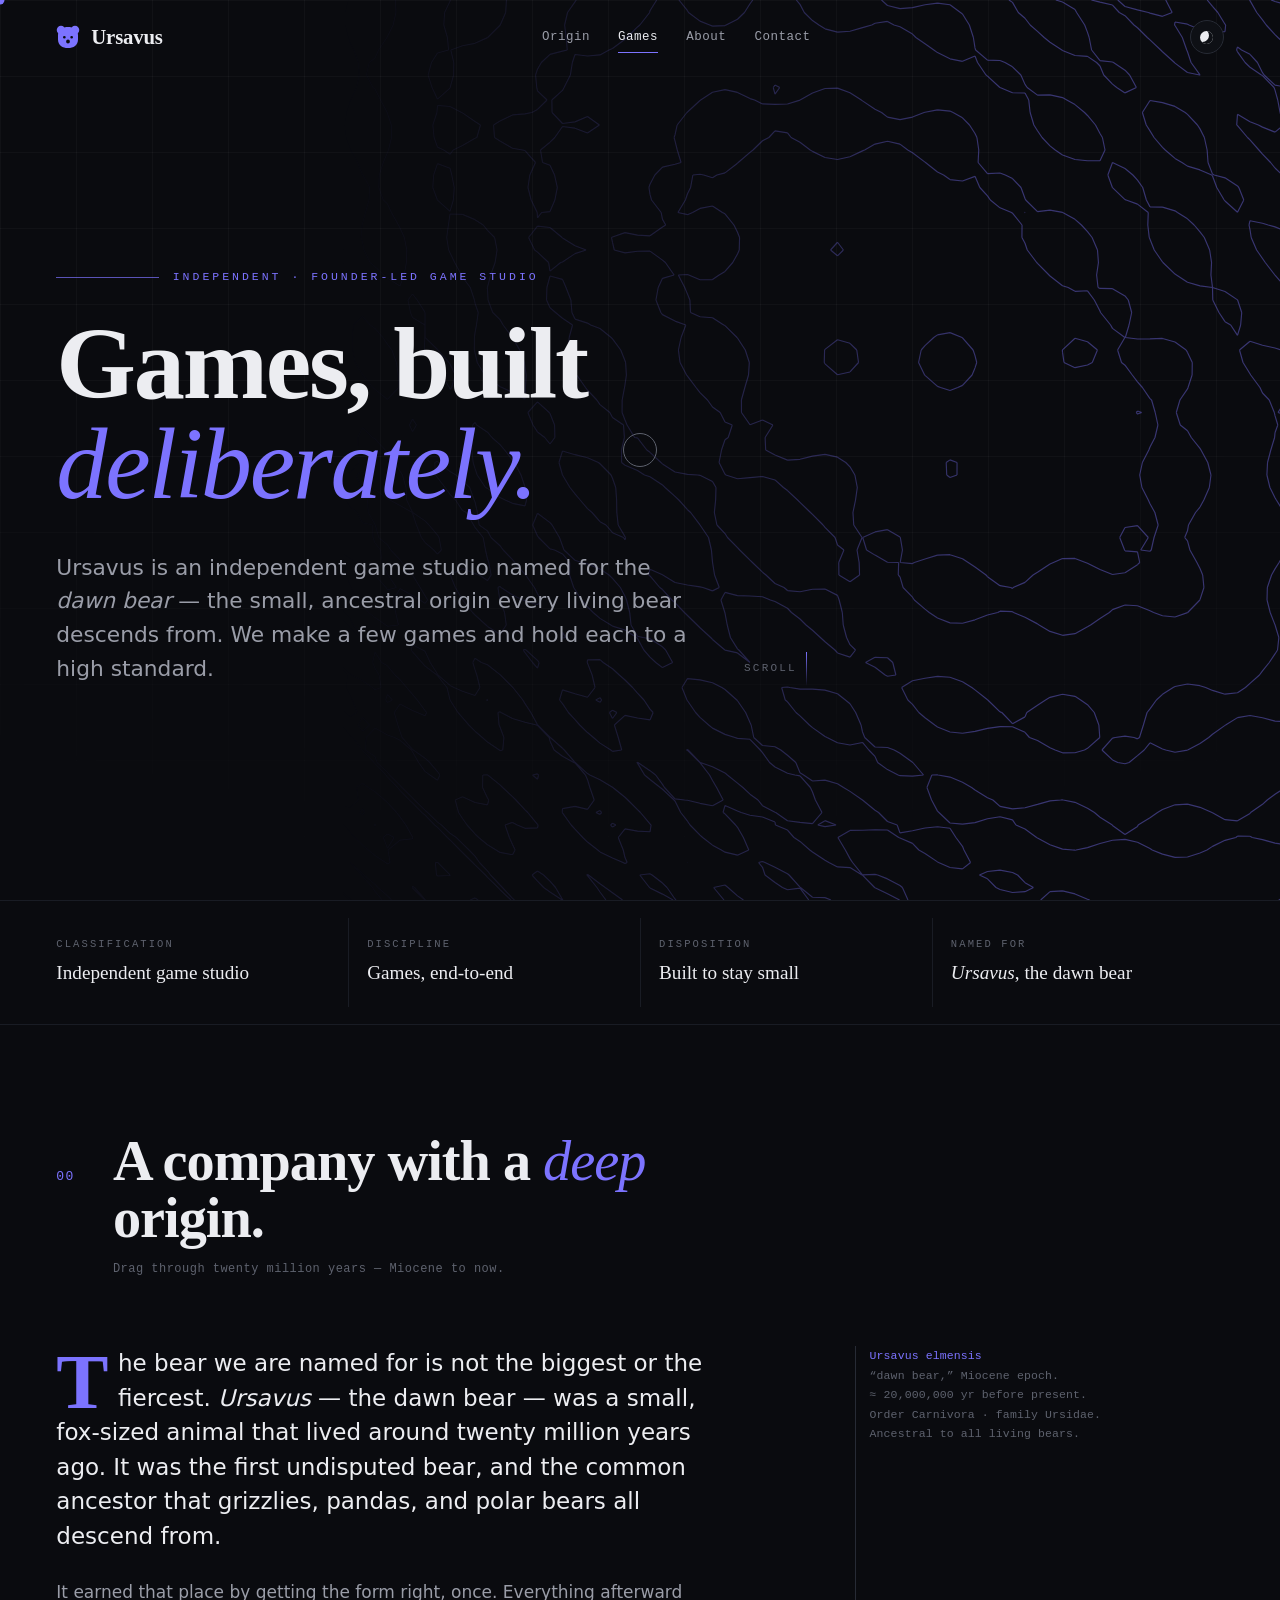
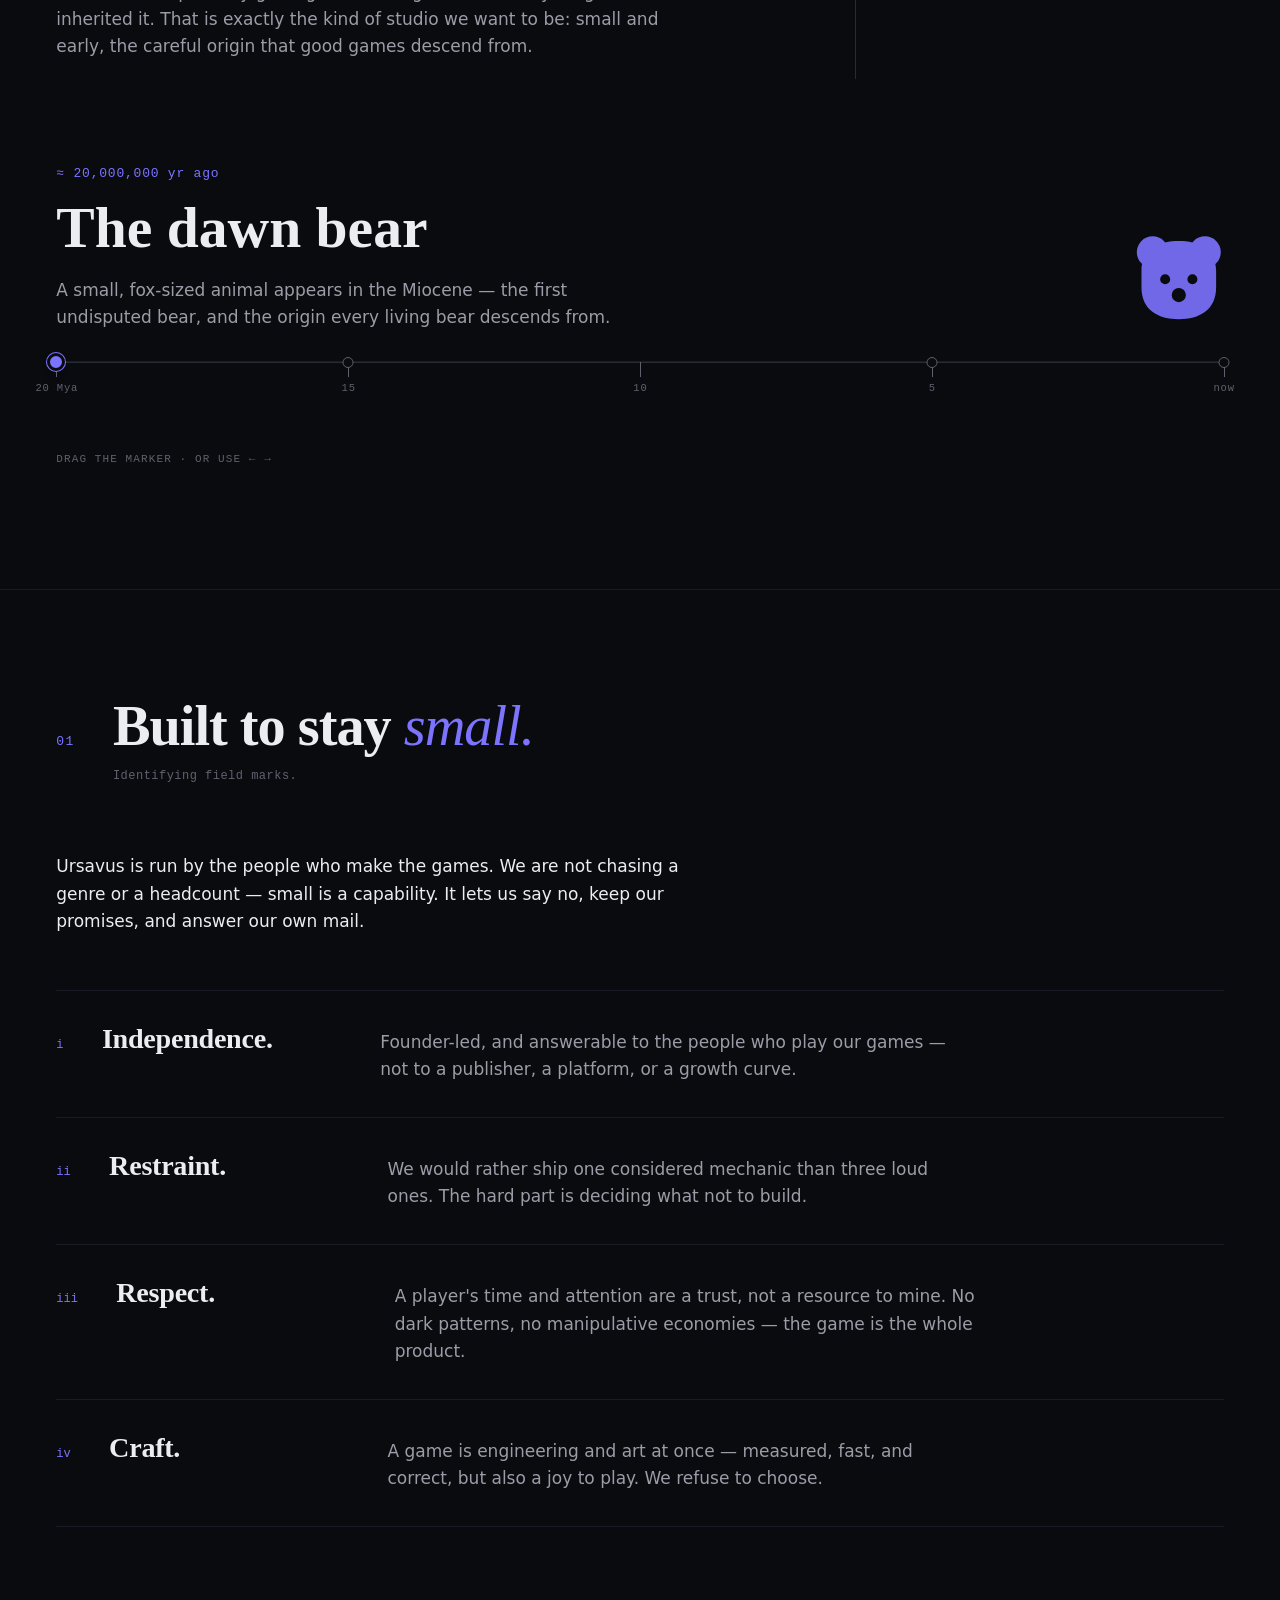
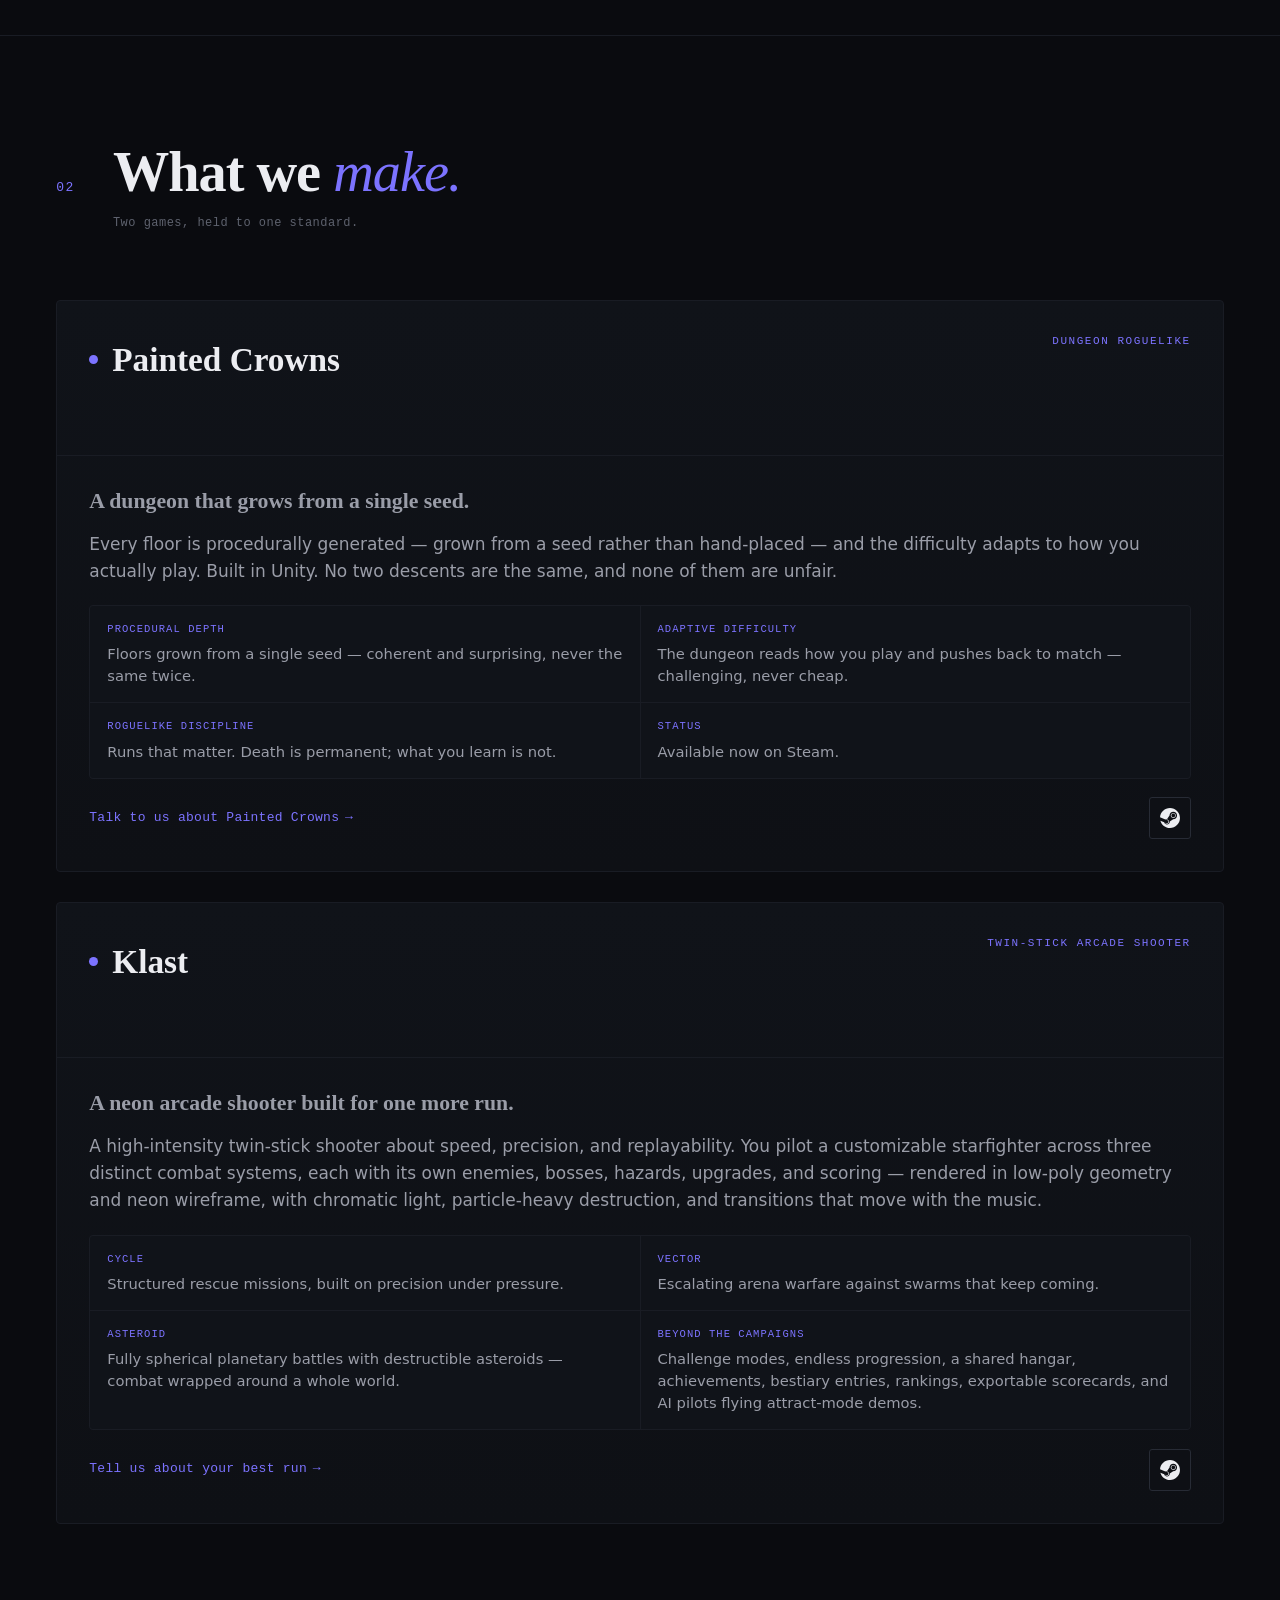
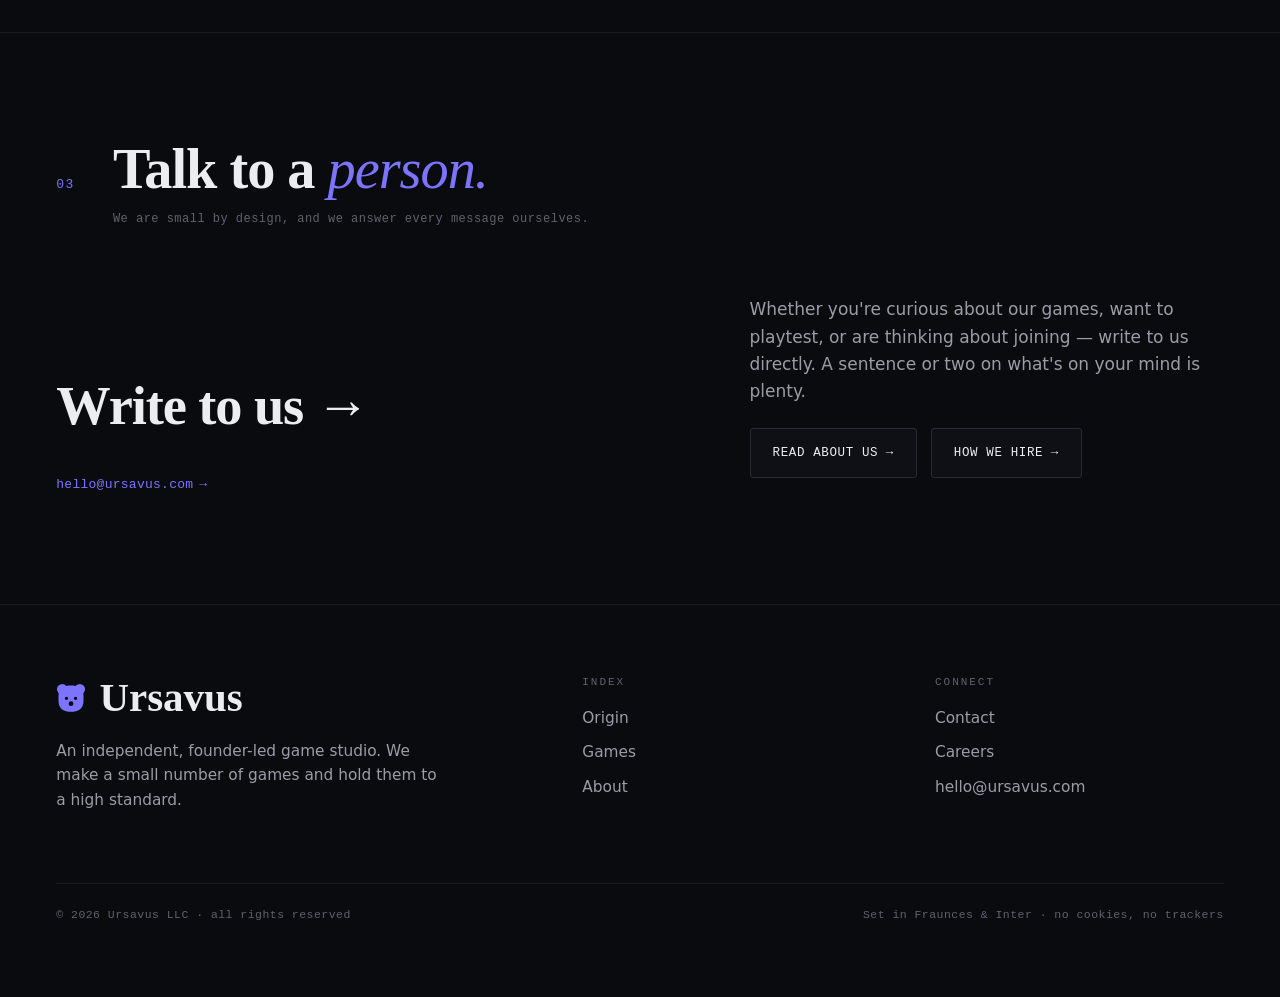
==== commit 294b311e: "Give Painted Crowns a distinct contact prompt" ====
--- a/index.html
+++ b/index.html
@@ -186,7 +186,7 @@
                 <div><dt>Status</dt><dd>Available now on Steam.</dd></div>
               </dl>
               <p class="btnrow" style="margin:1.1em 0 0;justify-content:space-between">
-                <a class="tlink magnetic" href="contact.html#cform">Tell us about your descent <span class="arr" aria-hidden="true">→</span></a>
+                <a class="tlink magnetic" href="contact.html#cform">Talk to us about Painted Crowns <span class="arr" aria-hidden="true">→</span></a>
                 <a class="btn magnetic" style="padding:10px" href="https://store.steampowered.com/app/5192590/Painted_Crowns/" aria-label="View Painted Crowns on Steam" title="View Painted Crowns on Steam">
                   <svg width="20" height="20" viewBox="0 0 24 24" fill="currentColor" aria-hidden="true"><path d="M11.979 0C5.678 0 .511 4.86.022 11.037l6.432 2.658c.545-.371 1.203-.59 1.912-.59.063 0 .125.004.188.006l2.861-4.142V8.91c0-2.495 2.028-4.524 4.524-4.524 2.494 0 4.524 2.031 4.524 4.527s-2.03 4.525-4.524 4.525h-.105l-4.076 2.911c0 .052.004.105.004.159 0 1.875-1.515 3.396-3.39 3.396-1.635 0-3.016-1.173-3.331-2.727L.436 15.27C1.862 20.307 6.486 24 11.979 24c6.627 0 11.999-5.373 11.999-12S18.605 0 11.979 0zM7.54 18.21l-1.473-.61c.262.543.714.999 1.314 1.25 1.297.539 2.793-.076 3.332-1.375.263-.63.264-1.319.005-1.949s-.75-1.121-1.377-1.383c-.624-.26-1.29-.249-1.878-.03l1.523.63c.956.4 1.409 1.5 1.009 2.455-.397.957-1.497 1.41-2.454 1.012H7.54zm11.415-9.303c0-1.662-1.353-3.015-3.015-3.015-1.665 0-3.015 1.353-3.015 3.015 0 1.665 1.35 3.015 3.015 3.015 1.663 0 3.015-1.35 3.015-3.015zm-5.273-.005c0-1.252 1.013-2.266 2.265-2.266 1.249 0 2.266 1.014 2.266 2.266 0 1.251-1.017 2.265-2.266 2.265-1.253 0-2.265-1.014-2.265-2.265z"/></svg>
                 </a>
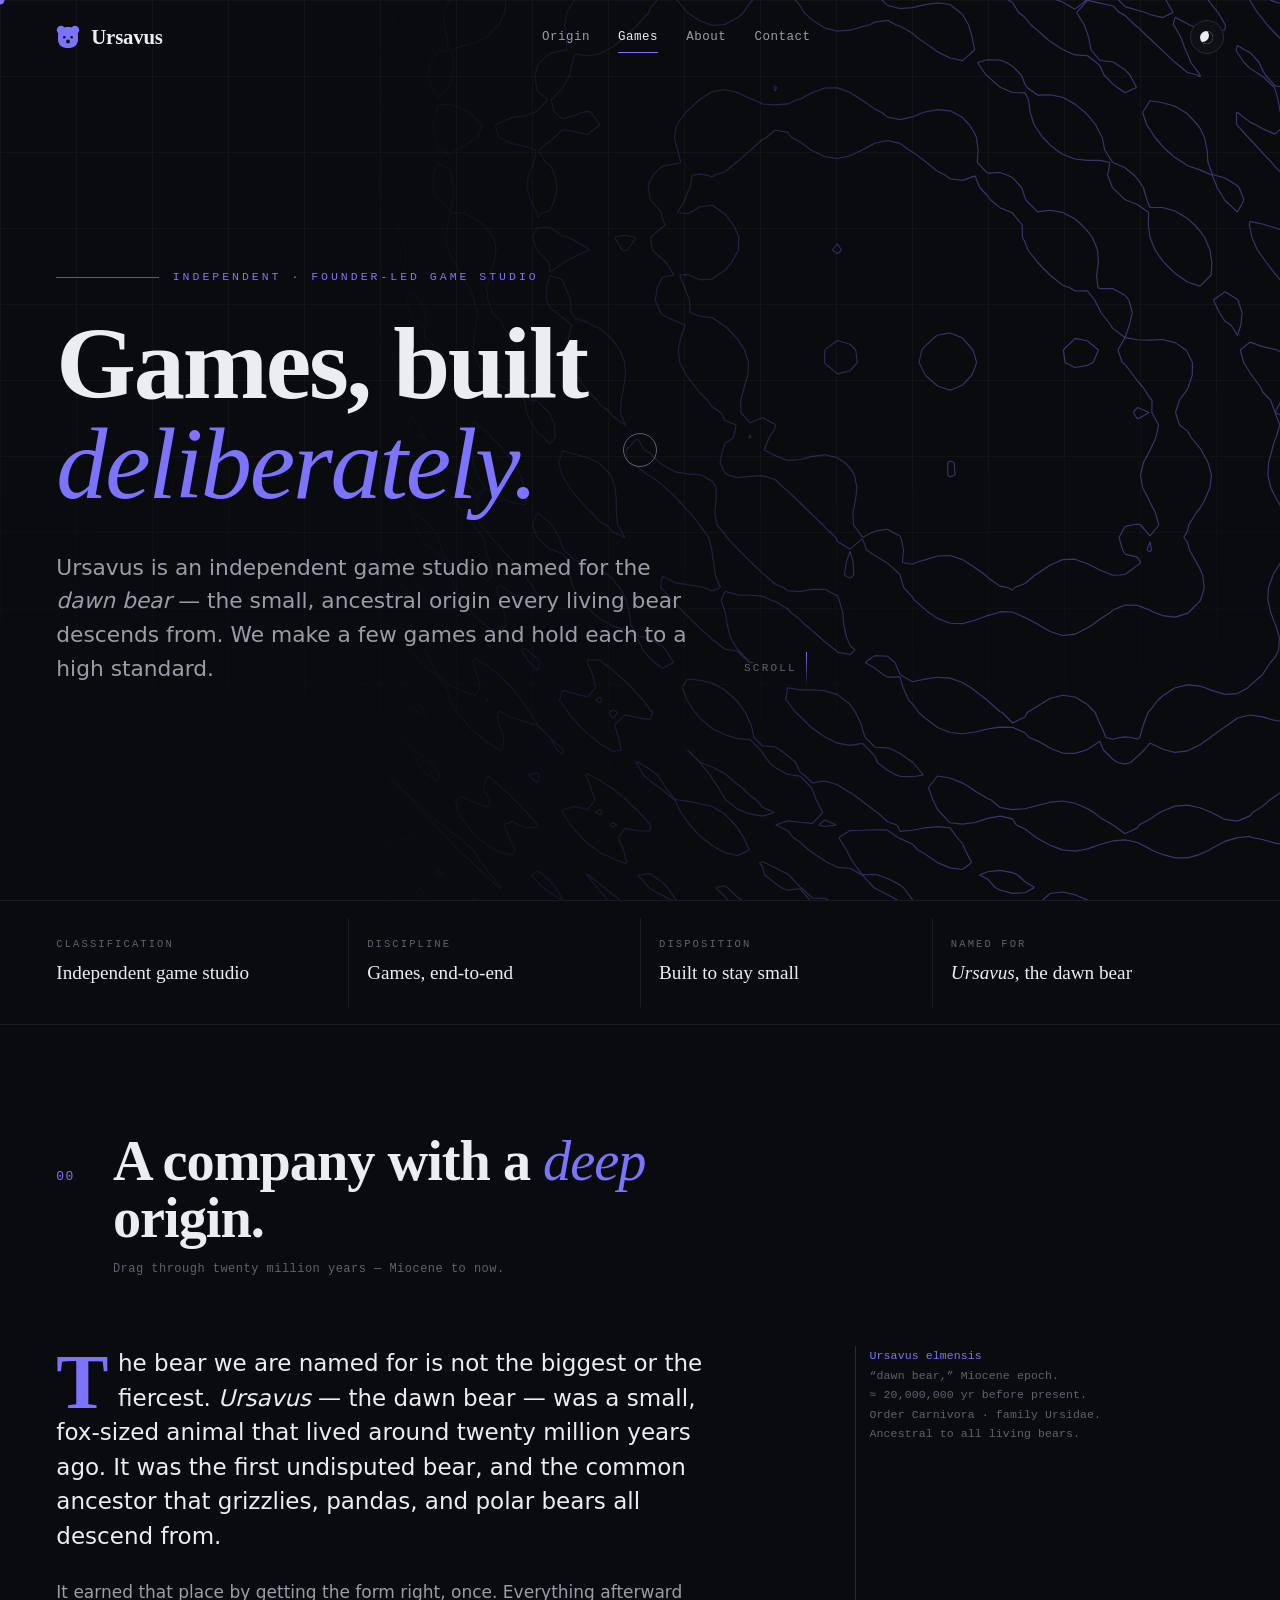
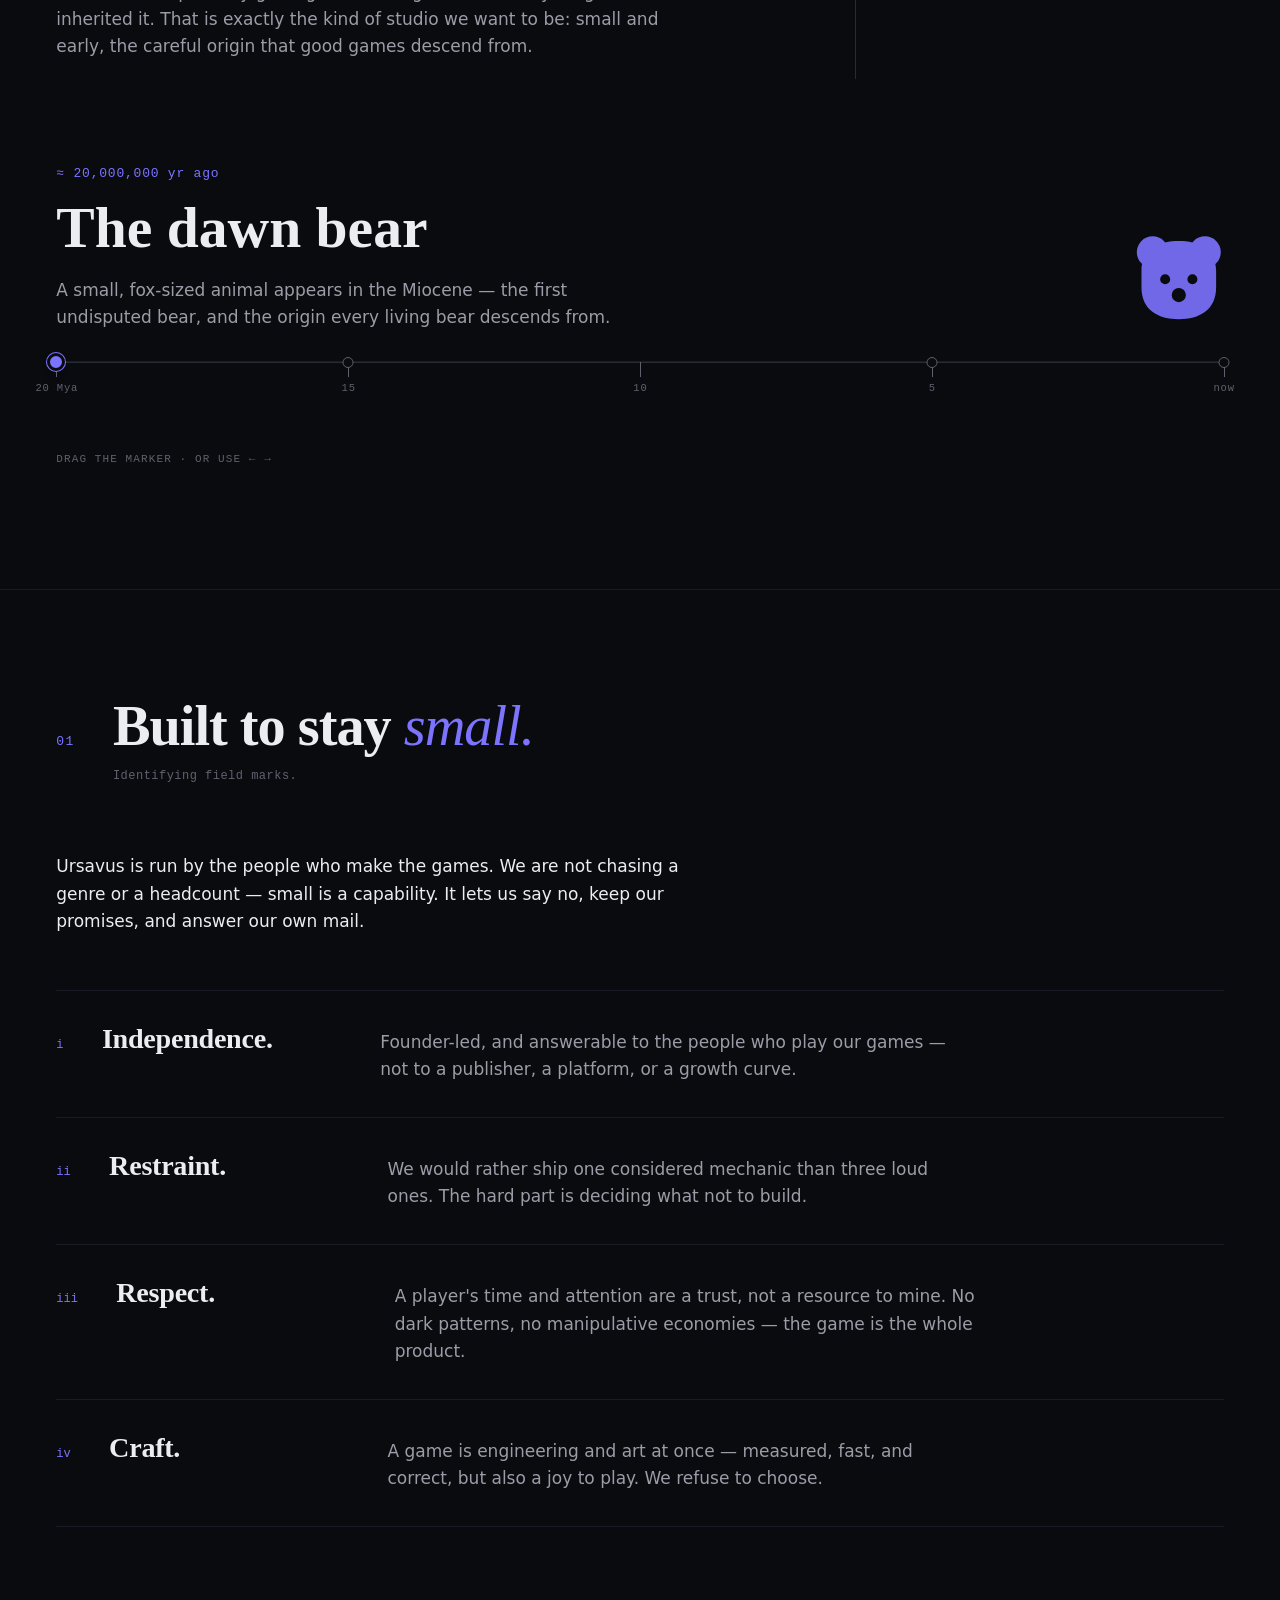
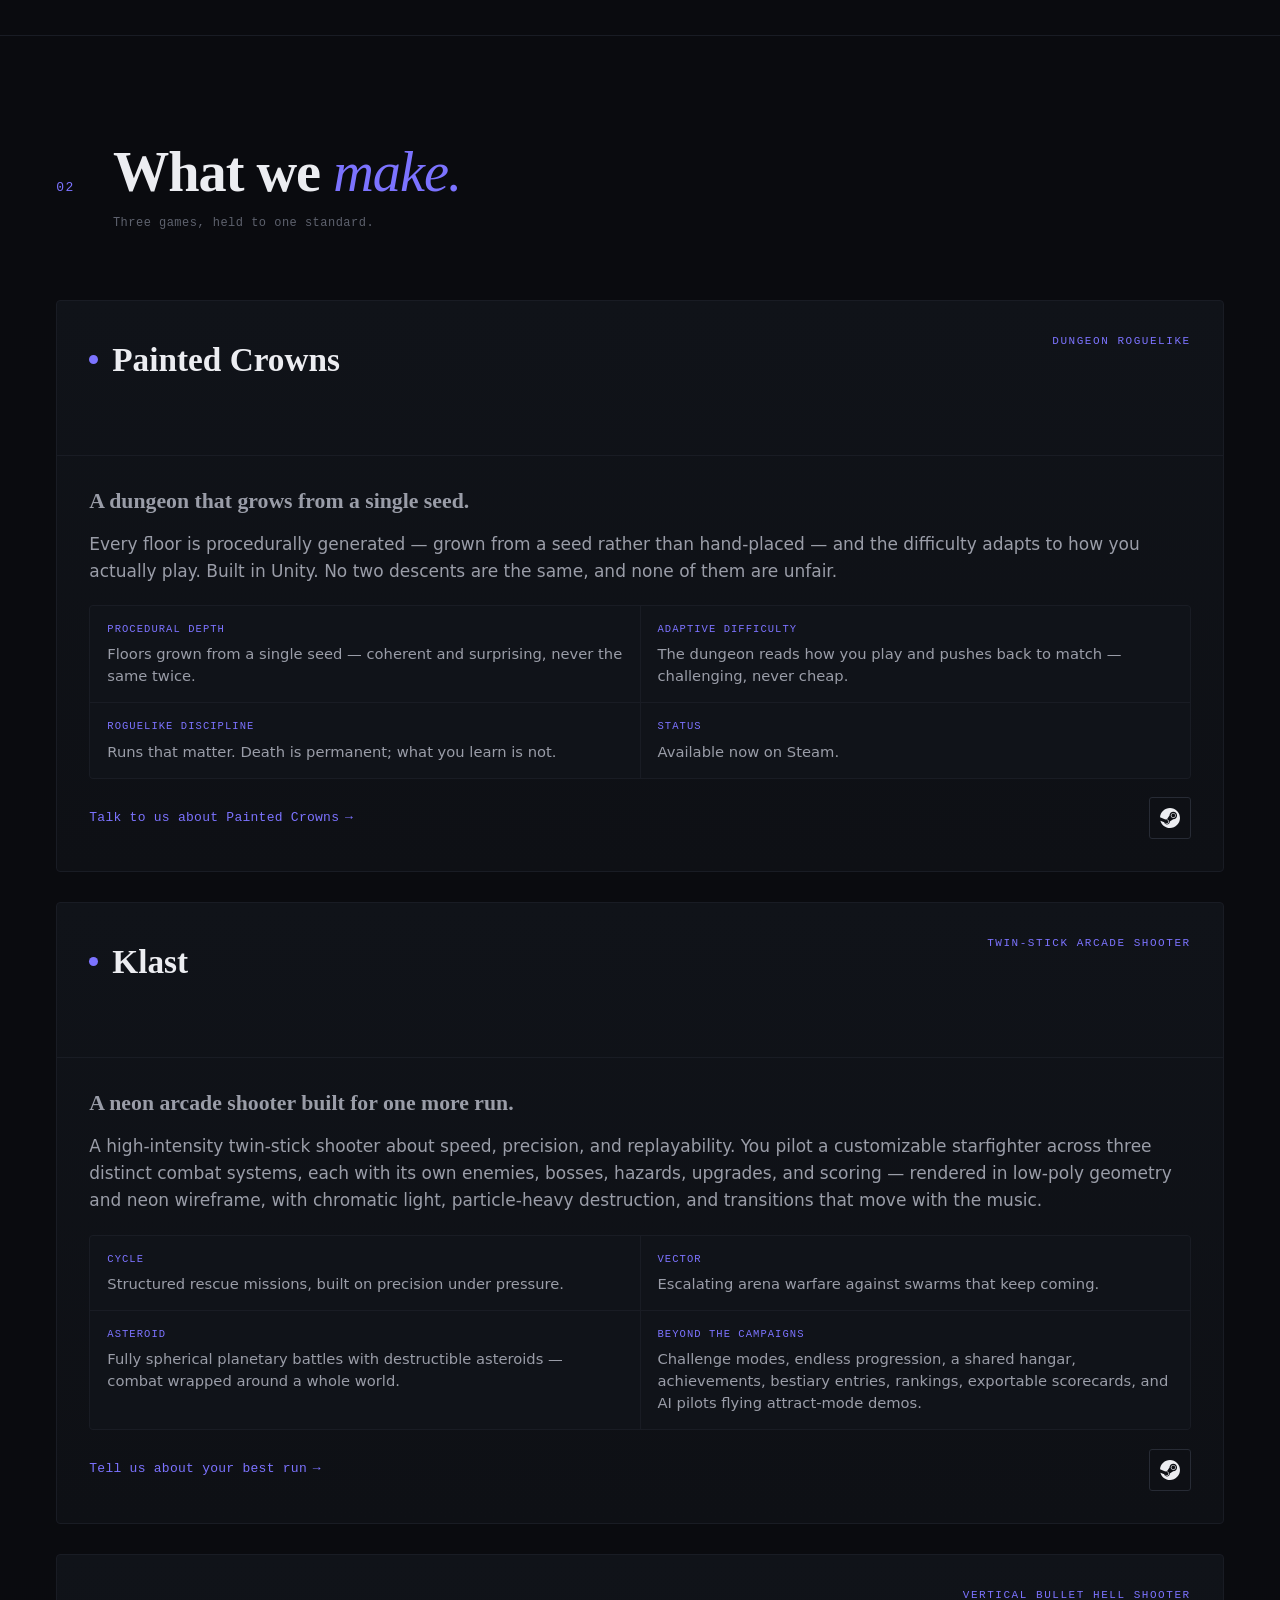
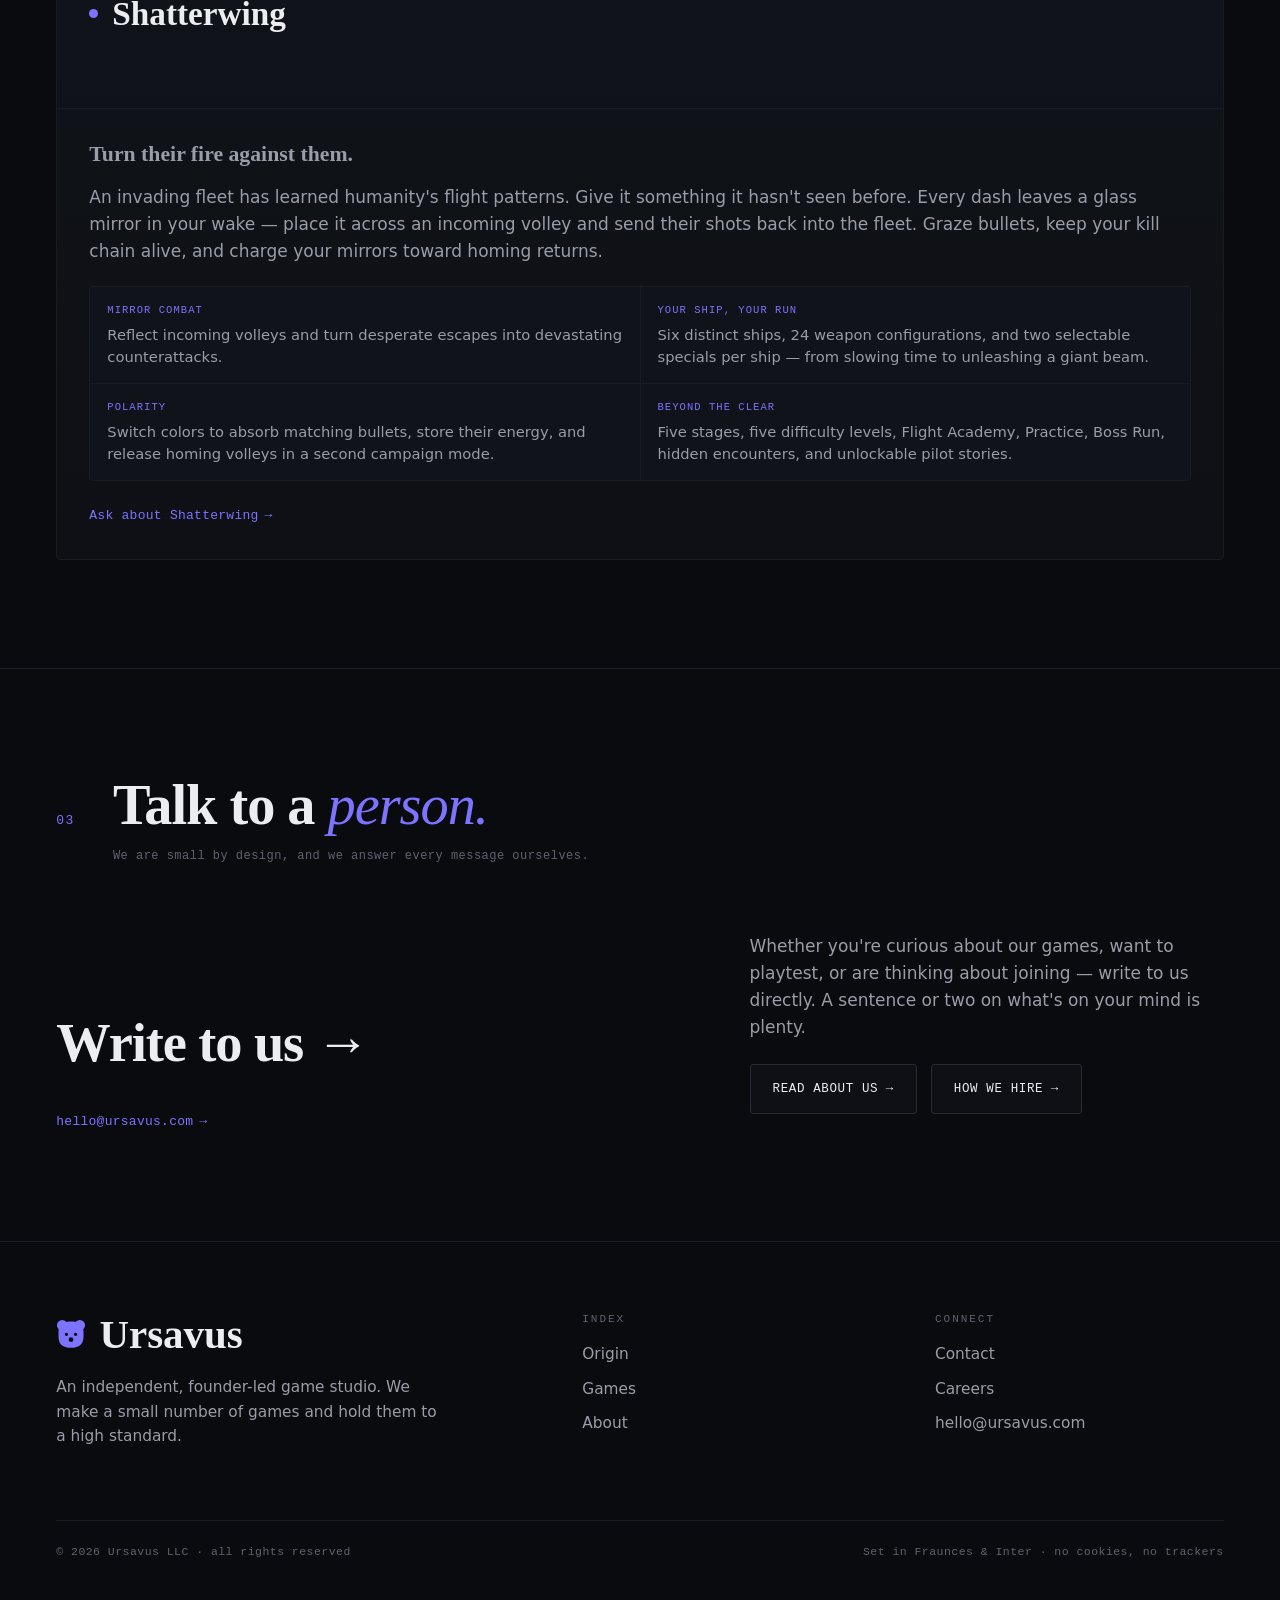
==== commit 6486fb45: "Add Shatterwing to the games lineup" ====
--- a/index.html
+++ b/index.html
@@ -164,7 +164,7 @@
           <span class="cat-num reveal">02</span>
           <div>
             <h2 class="cat-title reveal" id="games-t">What we <em>make.</em></h2>
-            <p class="cat-sub reveal" style="--d:80">Two games, held to one standard.</p>
+            <p class="cat-sub reveal" style="--d:80">Three games, held to one standard.</p>
           </div>
         </div>
 
@@ -218,6 +218,26 @@
               </p>
             </div>
           </article>
+
+          <article class="plate reveal" style="grid-column:1/span 12;--d:160">
+            <div class="plate-head">
+              <div>
+                <p class="plate-name"><span class="dot"></span>Shatterwing</p>
+              </div>
+              <p class="plate-kind">Vertical bullet hell shooter</p>
+            </div>
+            <div class="plate-body">
+              <p class="sum">Turn their fire against them.</p>
+              <p>An invading fleet has learned humanity's flight patterns. Give it something it hasn't seen before. Every dash leaves a glass mirror in your wake — place it across an incoming volley and send their shots back into the fleet. Graze bullets, keep your kill chain alive, and charge your mirrors toward homing returns.</p>
+              <dl class="specs">
+                <div><dt>Mirror combat</dt><dd>Reflect incoming volleys and turn desperate escapes into devastating counterattacks.</dd></div>
+                <div><dt>Your ship, your run</dt><dd>Six distinct ships, 24 weapon configurations, and two selectable specials per ship — from slowing time to unleashing a giant beam.</dd></div>
+                <div><dt>Polarity</dt><dd>Switch colors to absorb matching bullets, store their energy, and release homing volleys in a second campaign mode.</dd></div>
+                <div><dt>Beyond the clear</dt><dd>Five stages, five difficulty levels, Flight Academy, Practice, Boss Run, hidden encounters, and unlockable pilot stories.</dd></div>
+              </dl>
+              <p style="margin:1.1em 0 0"><a class="tlink magnetic" href="contact.html#cform">Ask about Shatterwing <span class="arr" aria-hidden="true">→</span></a></p>
+            </div>
+          </article>
         </div>
       </div>
     </section>
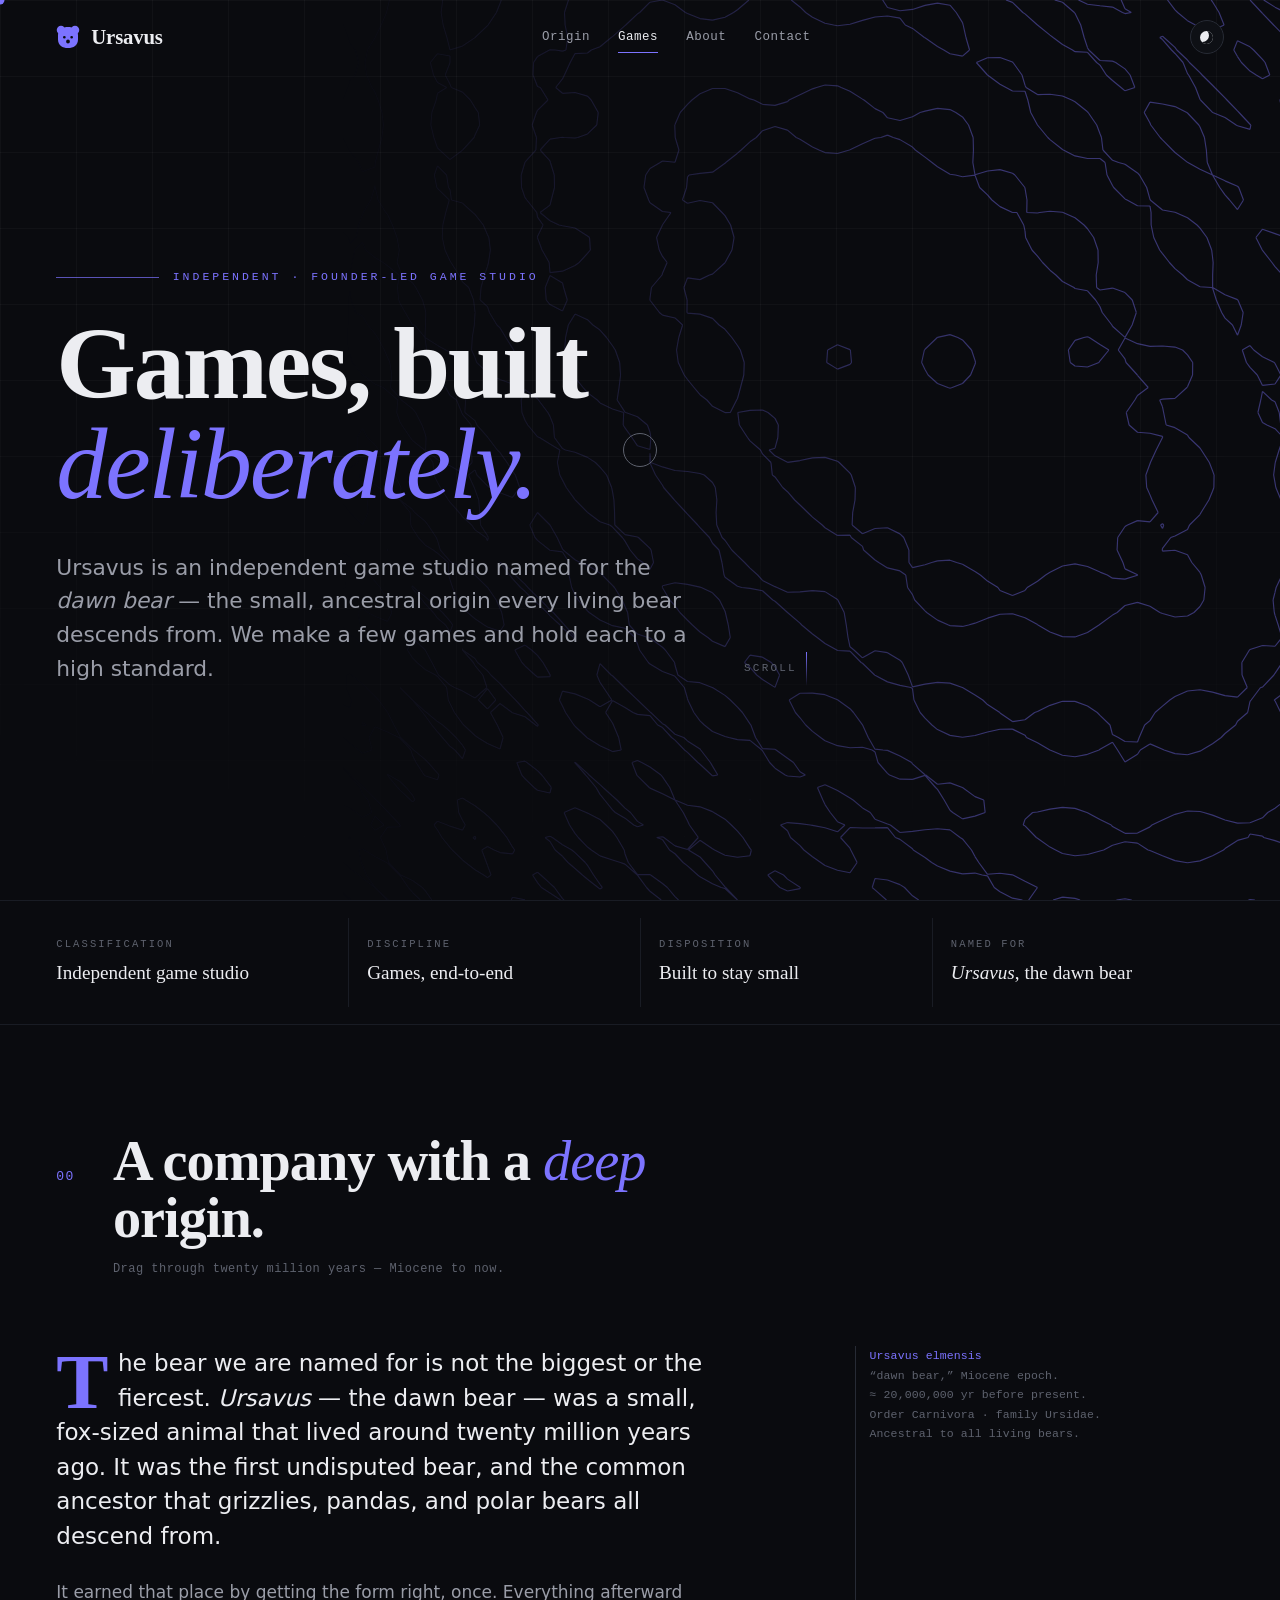
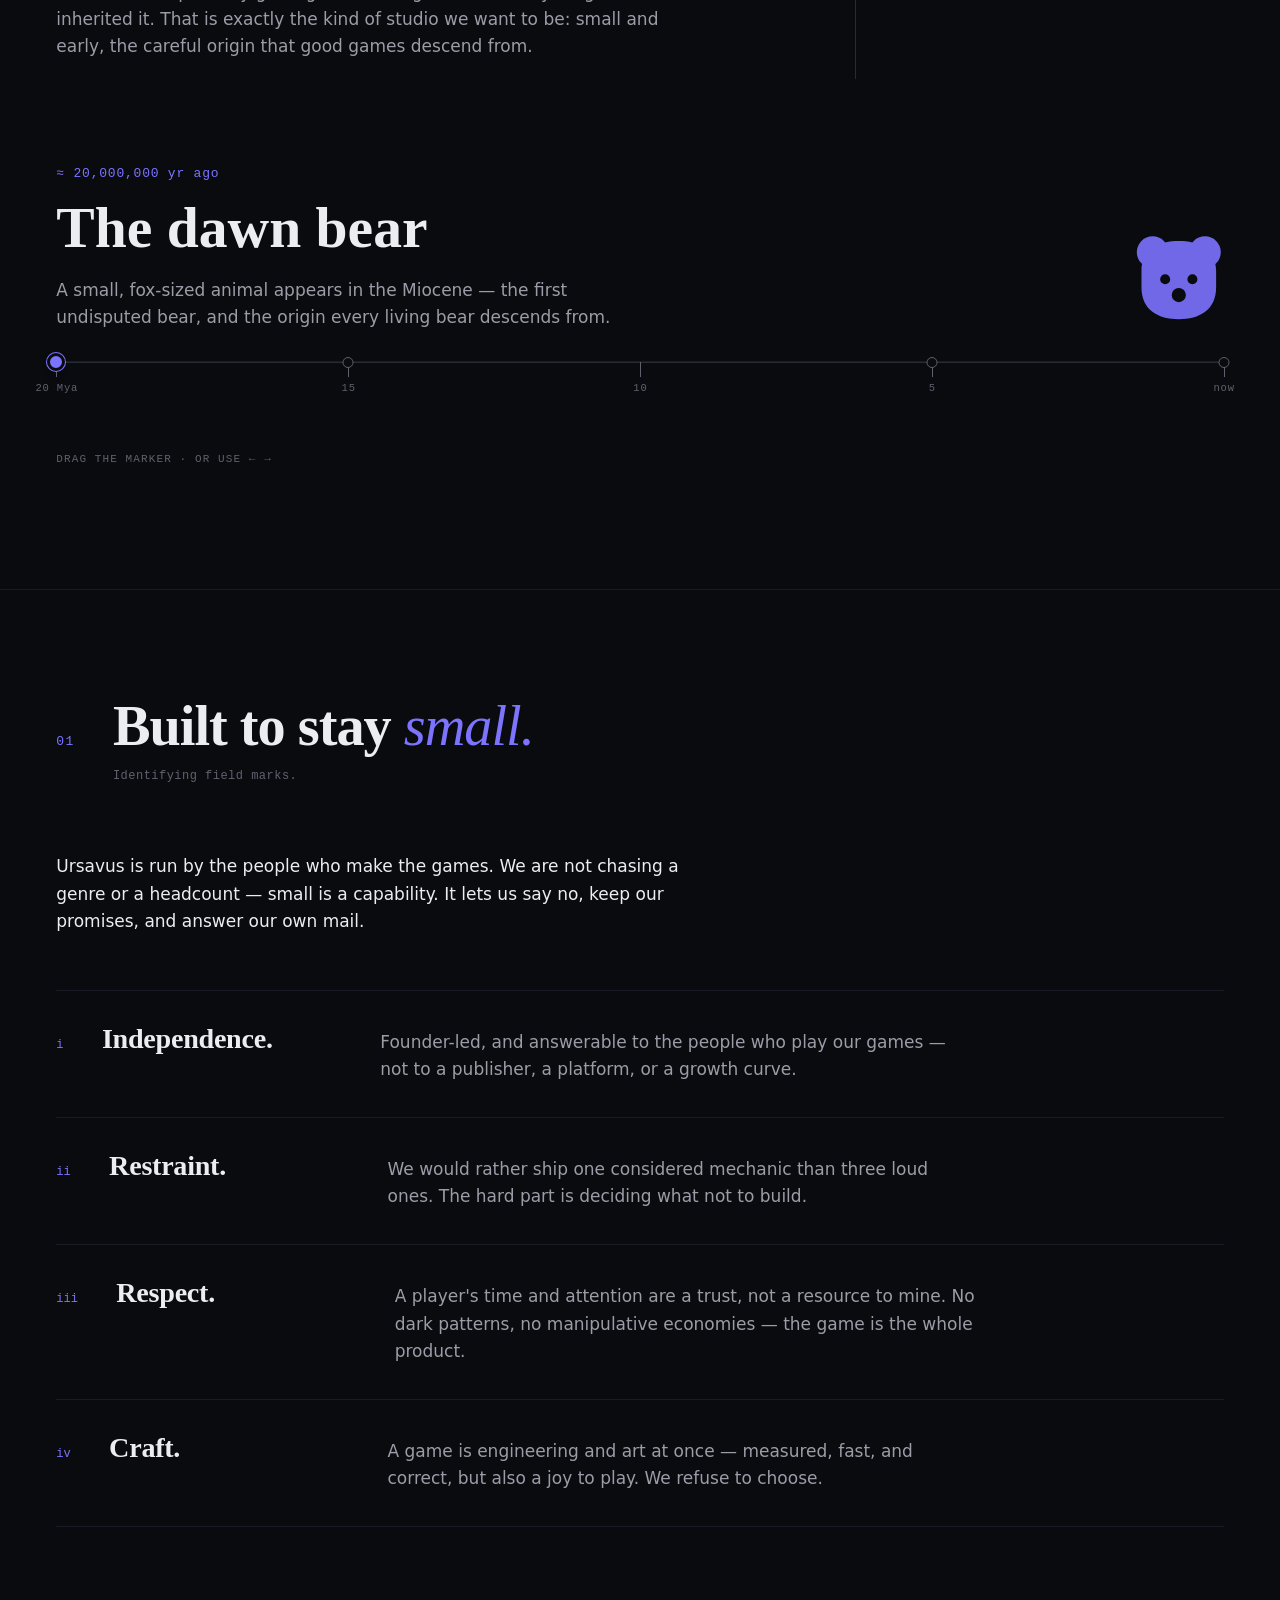
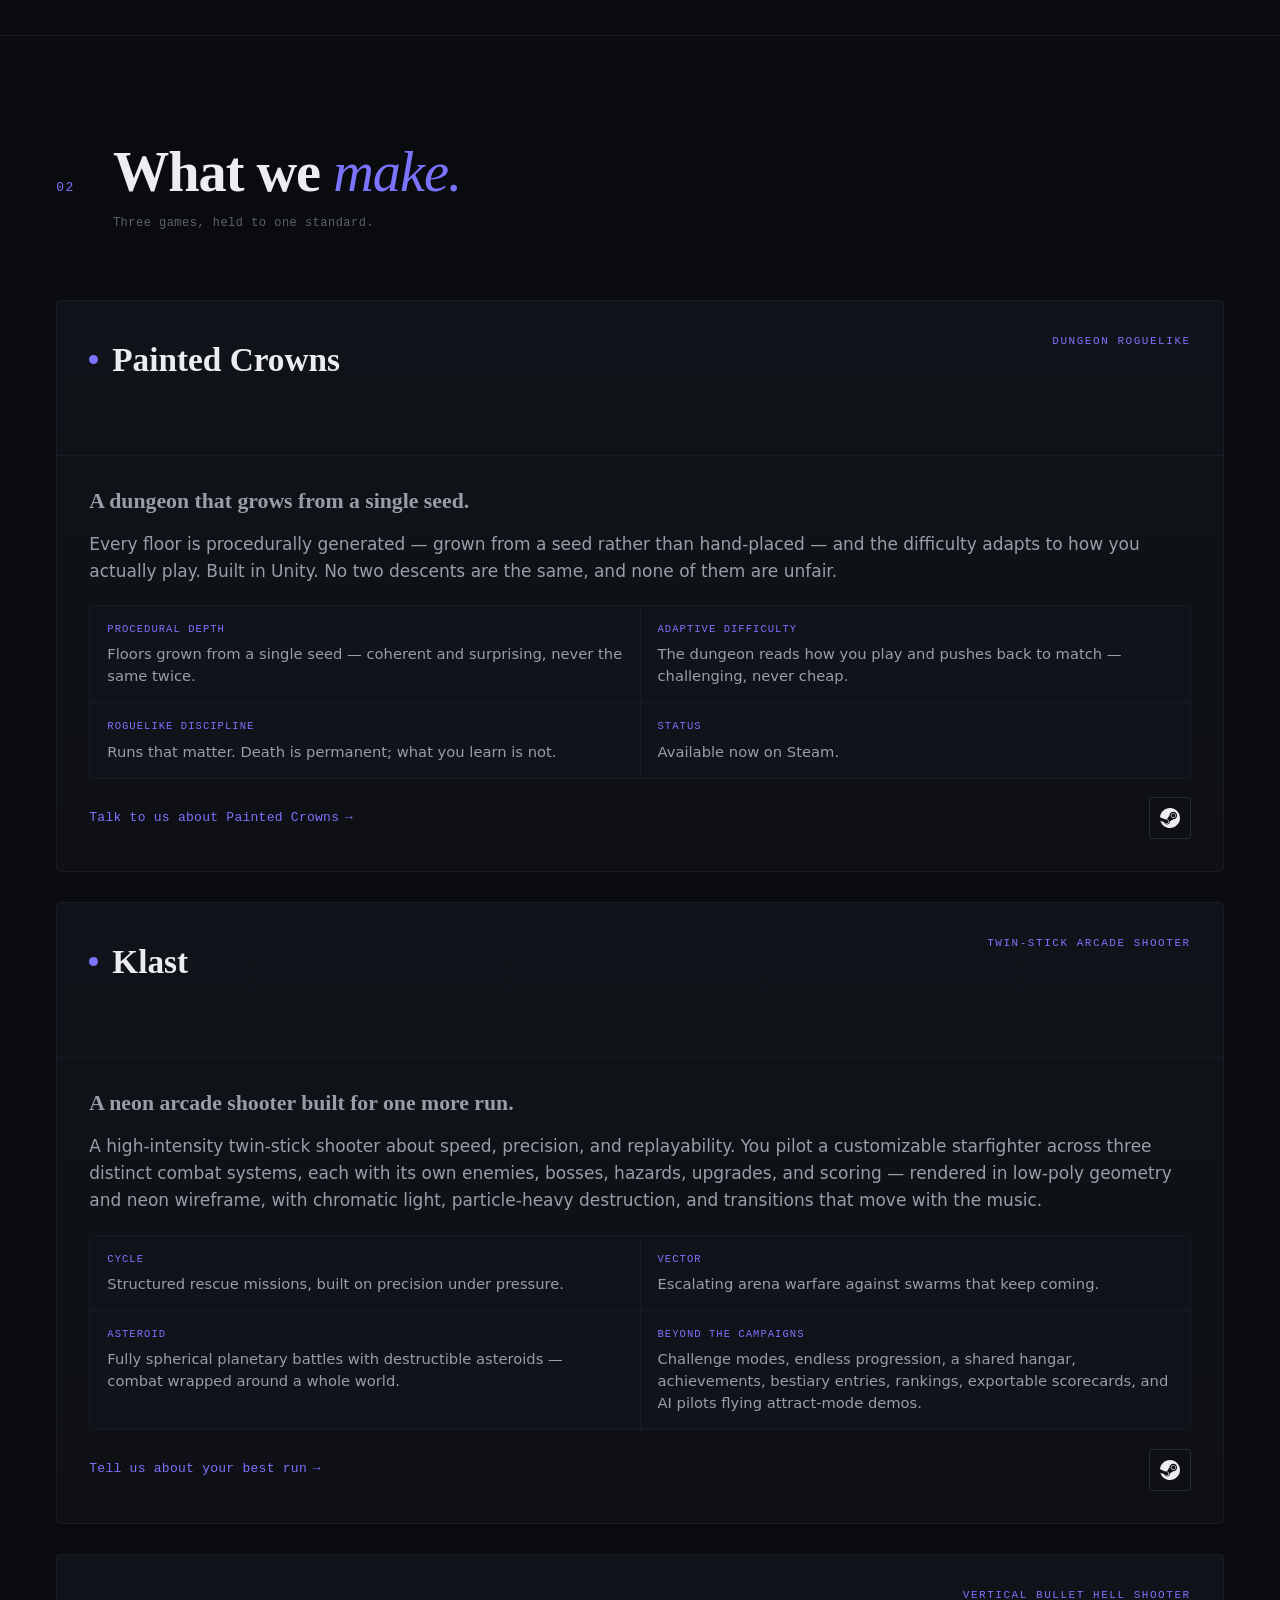
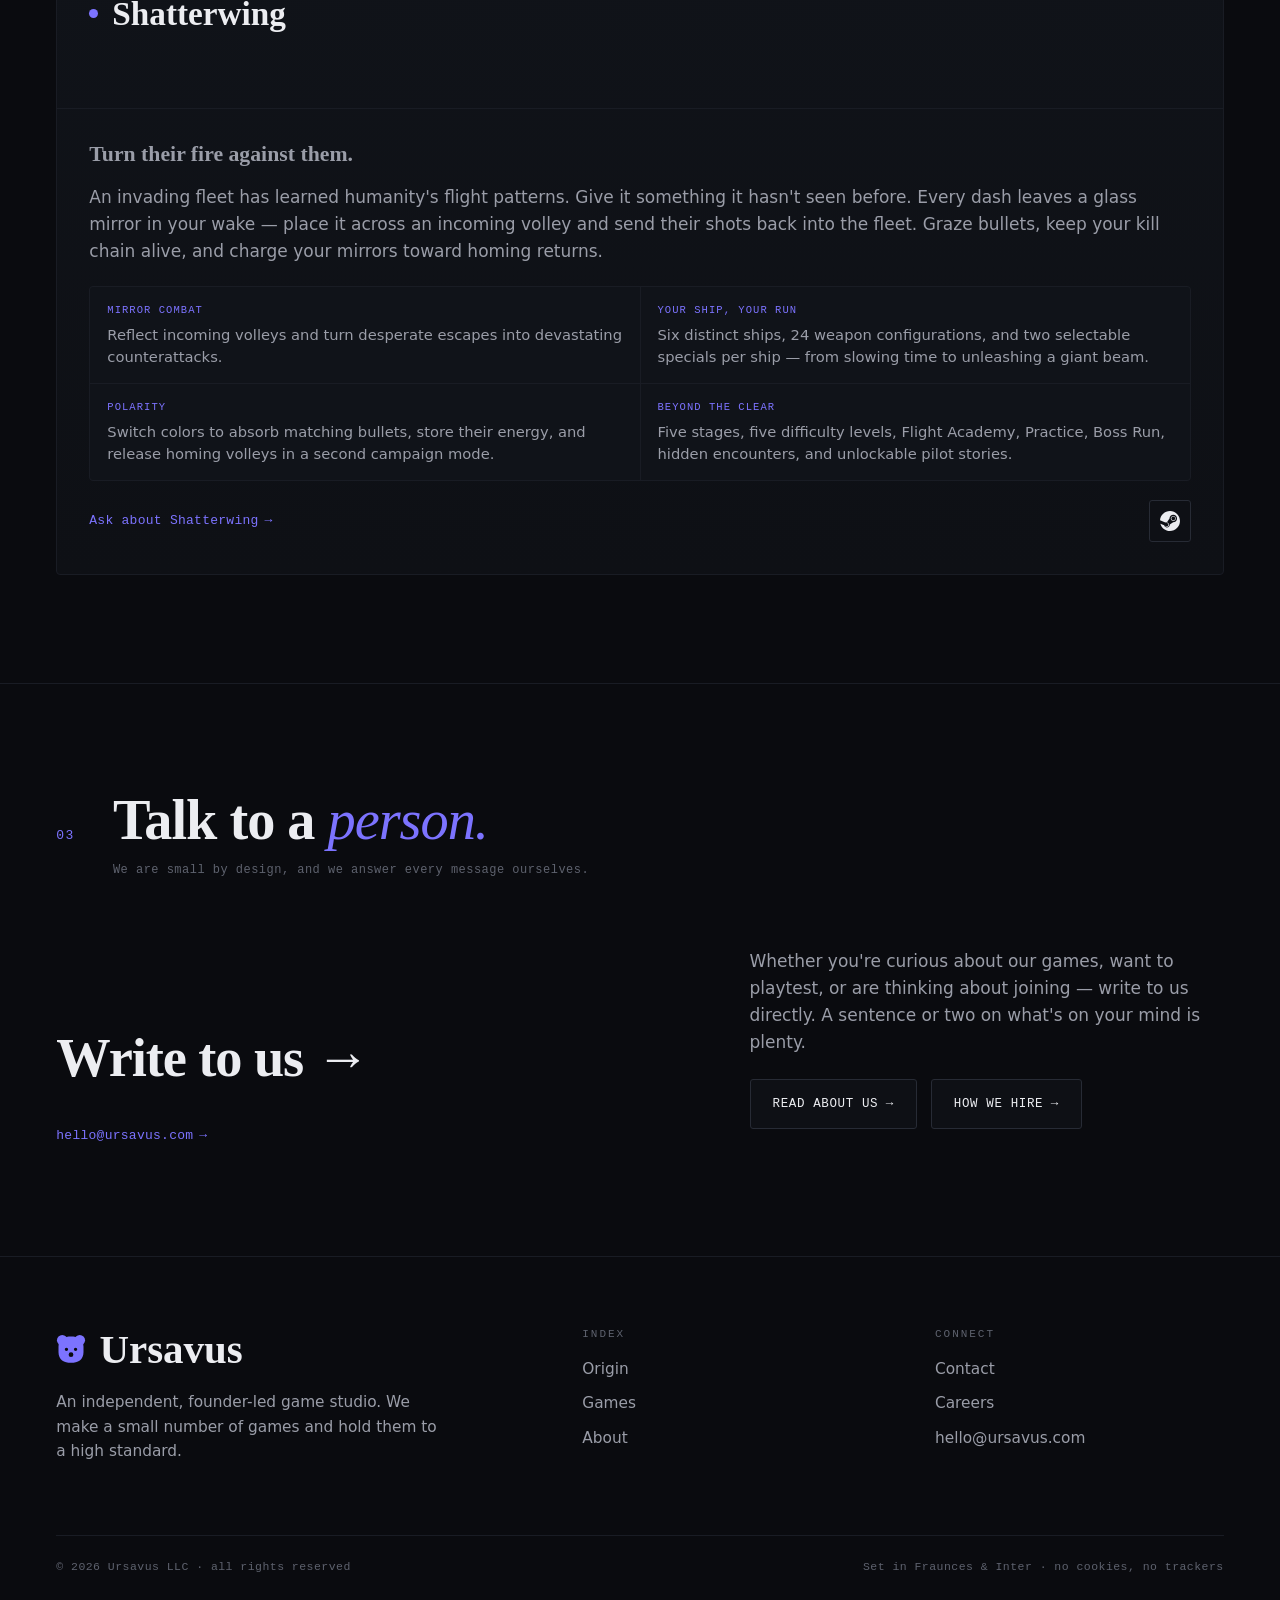
==== commit 2301e5b0: "Add Shatterwing Steam store link" ====
--- a/index.html
+++ b/index.html
@@ -235,7 +235,12 @@
                 <div><dt>Polarity</dt><dd>Switch colors to absorb matching bullets, store their energy, and release homing volleys in a second campaign mode.</dd></div>
                 <div><dt>Beyond the clear</dt><dd>Five stages, five difficulty levels, Flight Academy, Practice, Boss Run, hidden encounters, and unlockable pilot stories.</dd></div>
               </dl>
-              <p style="margin:1.1em 0 0"><a class="tlink magnetic" href="contact.html#cform">Ask about Shatterwing <span class="arr" aria-hidden="true">→</span></a></p>
+              <p class="btnrow" style="margin:1.1em 0 0;justify-content:space-between">
+                <a class="tlink magnetic" href="contact.html#cform">Ask about Shatterwing <span class="arr" aria-hidden="true">→</span></a>
+                <a class="btn magnetic" style="padding:10px" href="https://store.steampowered.com/app/5286270/Shatterwing" aria-label="View Shatterwing on Steam" title="View Shatterwing on Steam">
+                  <svg width="20" height="20" viewBox="0 0 24 24" fill="currentColor" aria-hidden="true"><path d="M11.979 0C5.678 0 .511 4.86.022 11.037l6.432 2.658c.545-.371 1.203-.59 1.912-.59.063 0 .125.004.188.006l2.861-4.142V8.91c0-2.495 2.028-4.524 4.524-4.524 2.494 0 4.524 2.031 4.524 4.527s-2.03 4.525-4.524 4.525h-.105l-4.076 2.911c0 .052.004.105.004.159 0 1.875-1.515 3.396-3.39 3.396-1.635 0-3.016-1.173-3.331-2.727L.436 15.27C1.862 20.307 6.486 24 11.979 24c6.627 0 11.999-5.373 11.999-12S18.605 0 11.979 0zM7.54 18.21l-1.473-.61c.262.543.714.999 1.314 1.25 1.297.539 2.793-.076 3.332-1.375.263-.63.264-1.319.005-1.949s-.75-1.121-1.377-1.383c-.624-.26-1.29-.249-1.878-.03l1.523.63c.956.4 1.409 1.5 1.009 2.455-.397.957-1.497 1.41-2.454 1.012H7.54zm11.415-9.303c0-1.662-1.353-3.015-3.015-3.015-1.665 0-3.015 1.353-3.015 3.015 0 1.665 1.35 3.015 3.015 3.015 1.663 0 3.015-1.35 3.015-3.015zm-5.273-.005c0-1.252 1.013-2.266 2.265-2.266 1.249 0 2.266 1.014 2.266 2.266 0 1.251-1.017 2.265-2.266 2.265-1.253 0-2.265-1.014-2.265-2.265z"/></svg>
+                </a>
+              </p>
             </div>
           </article>
         </div>
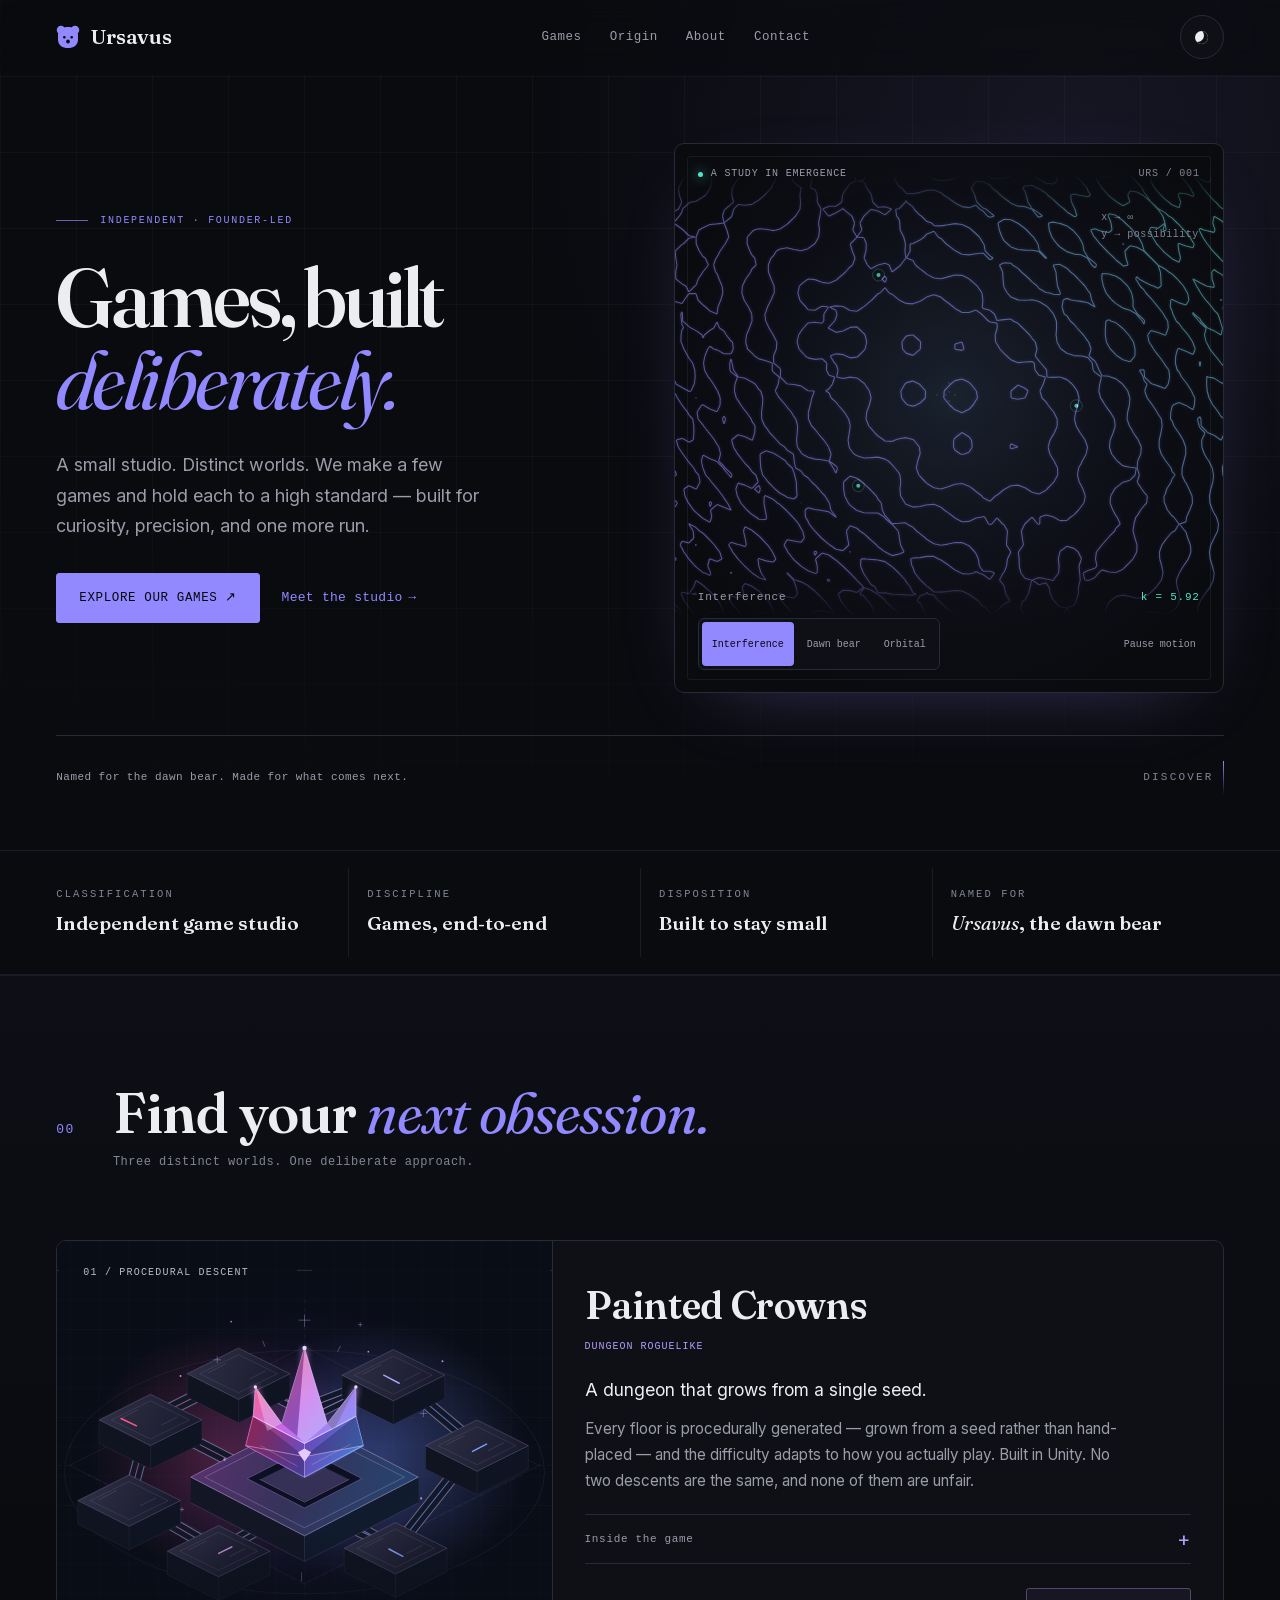
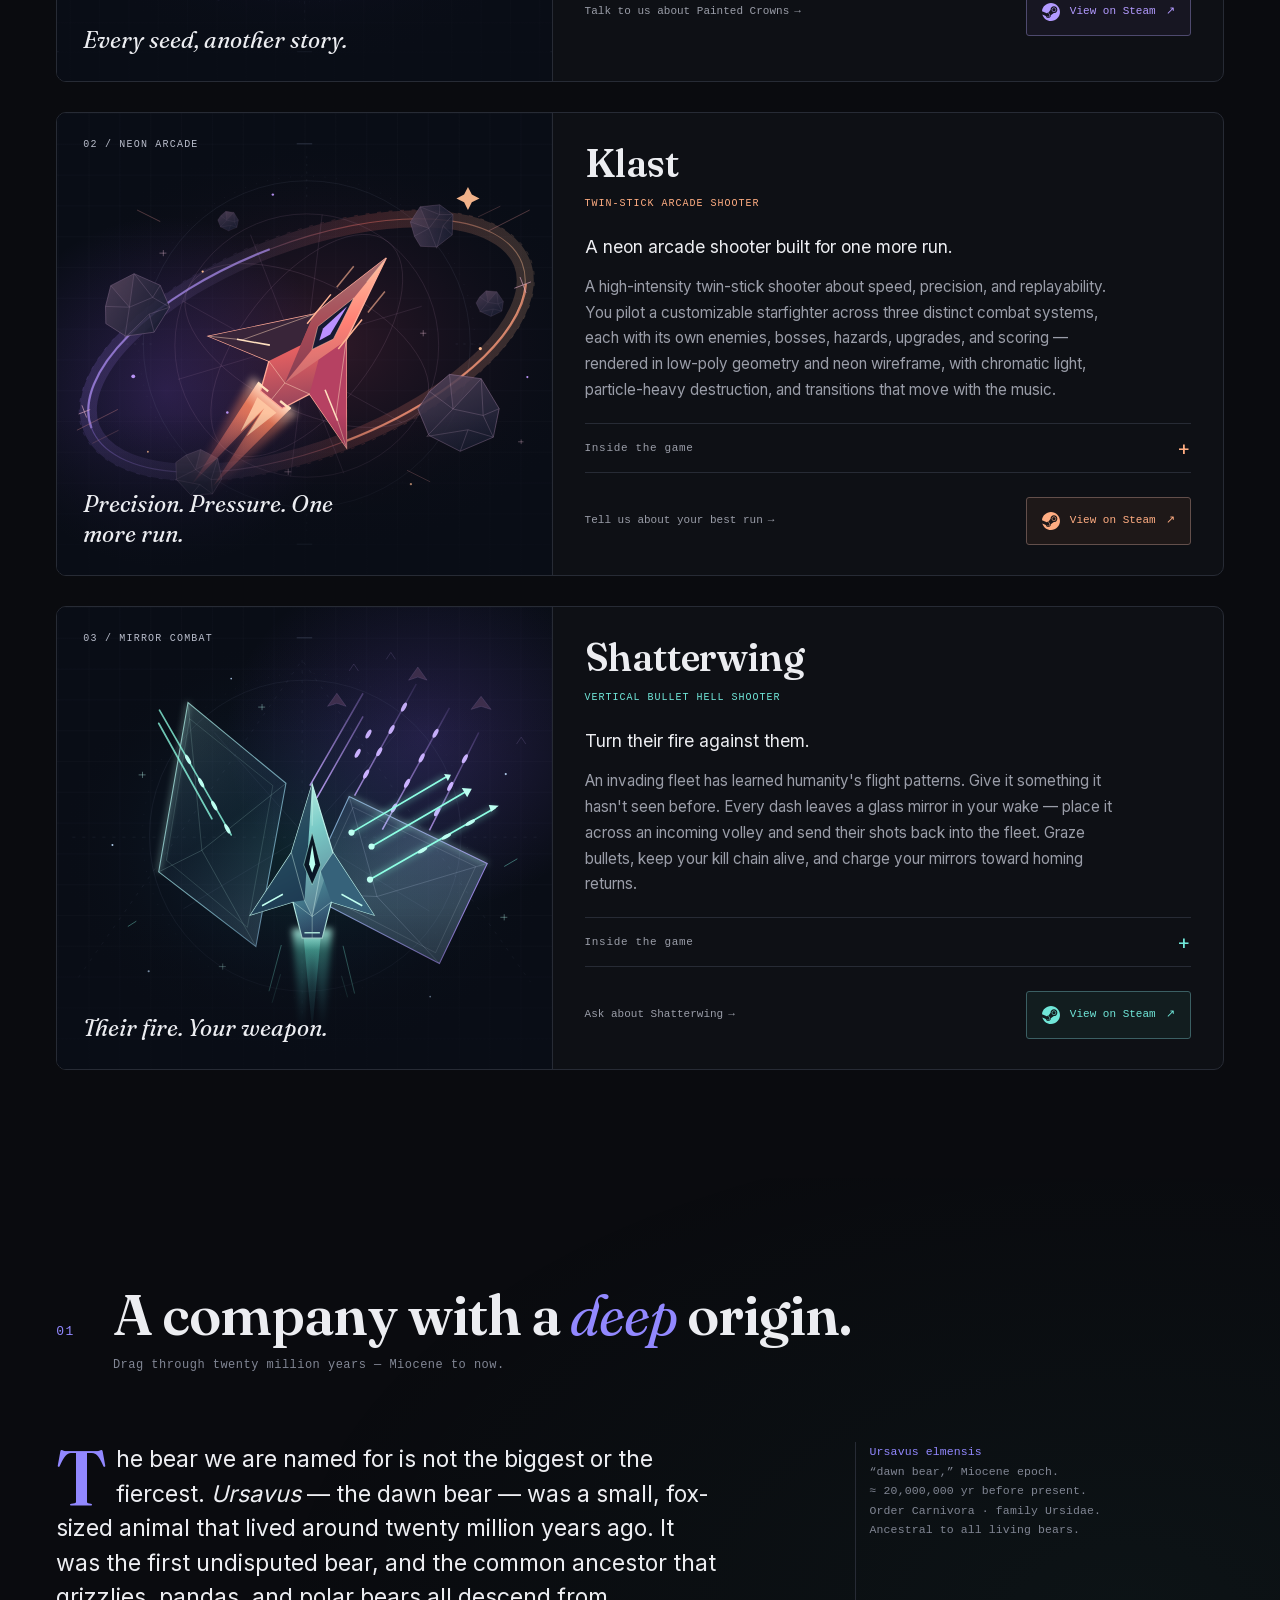
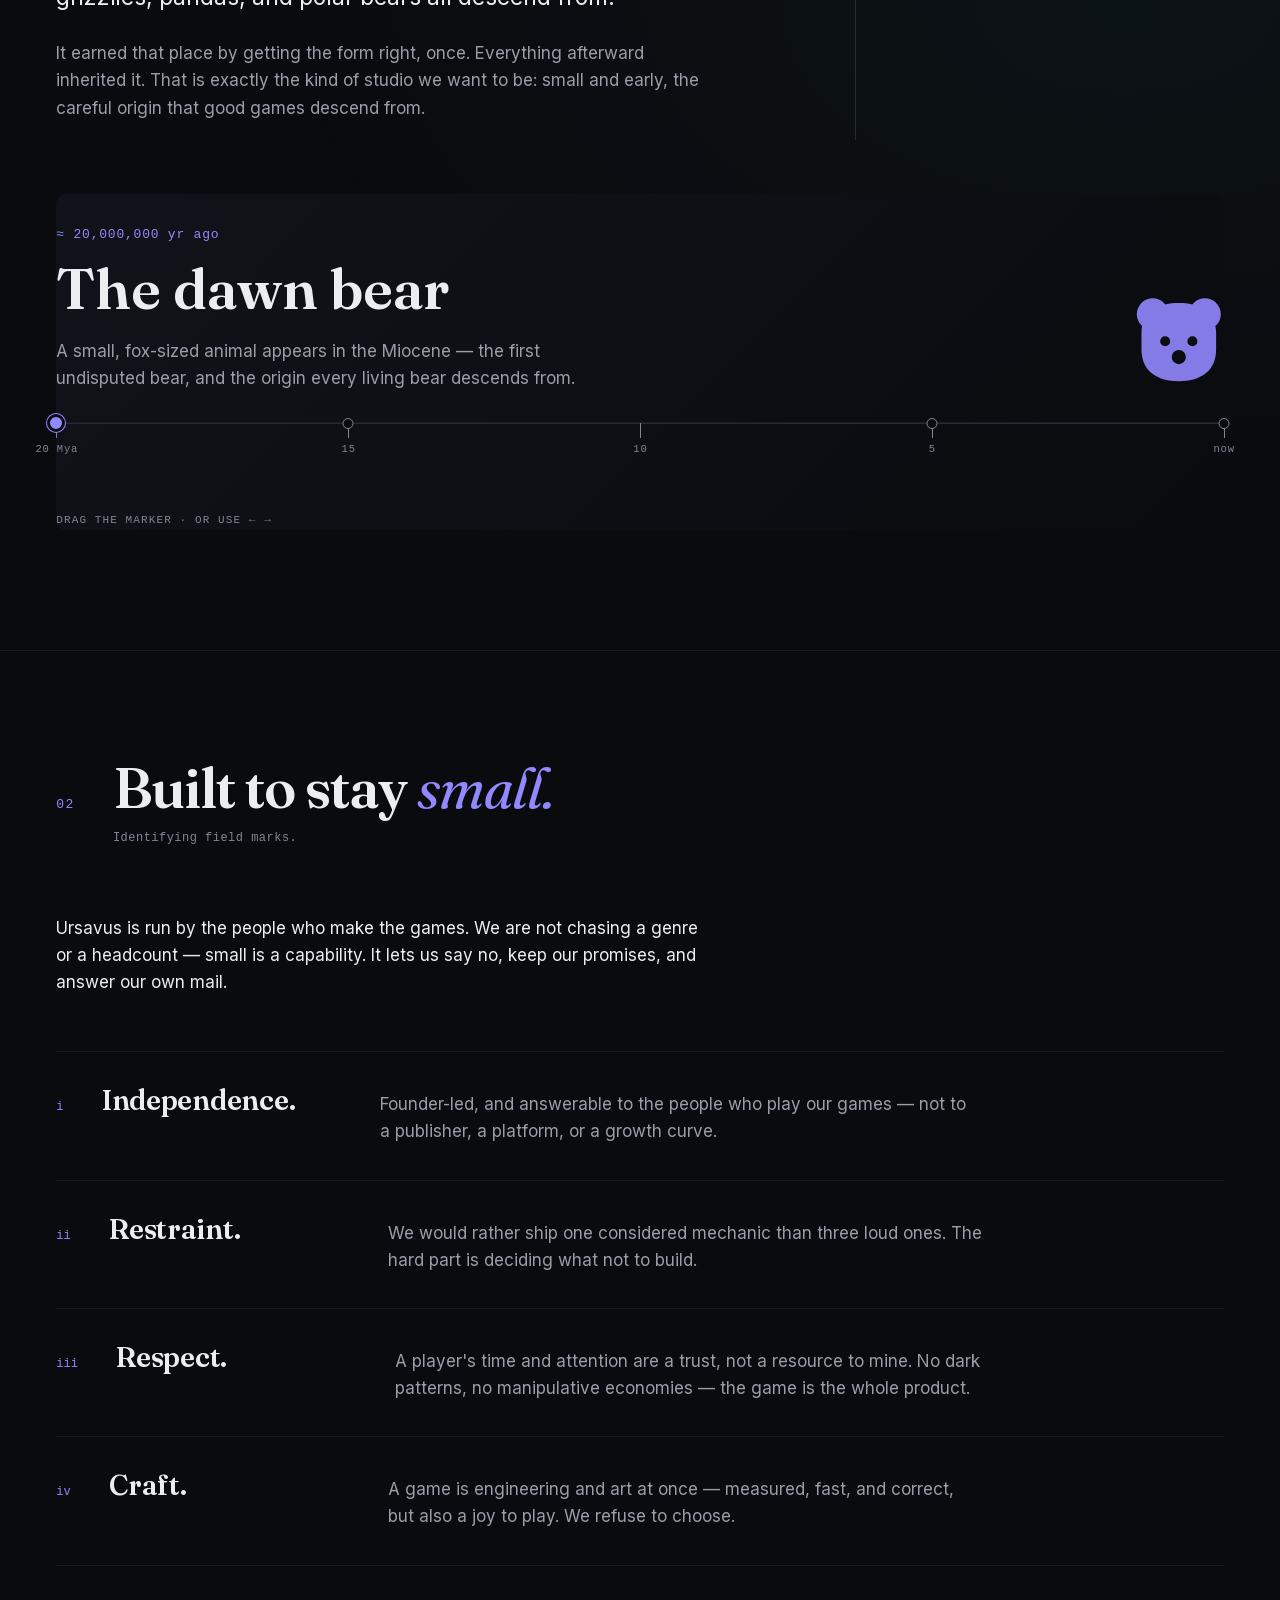
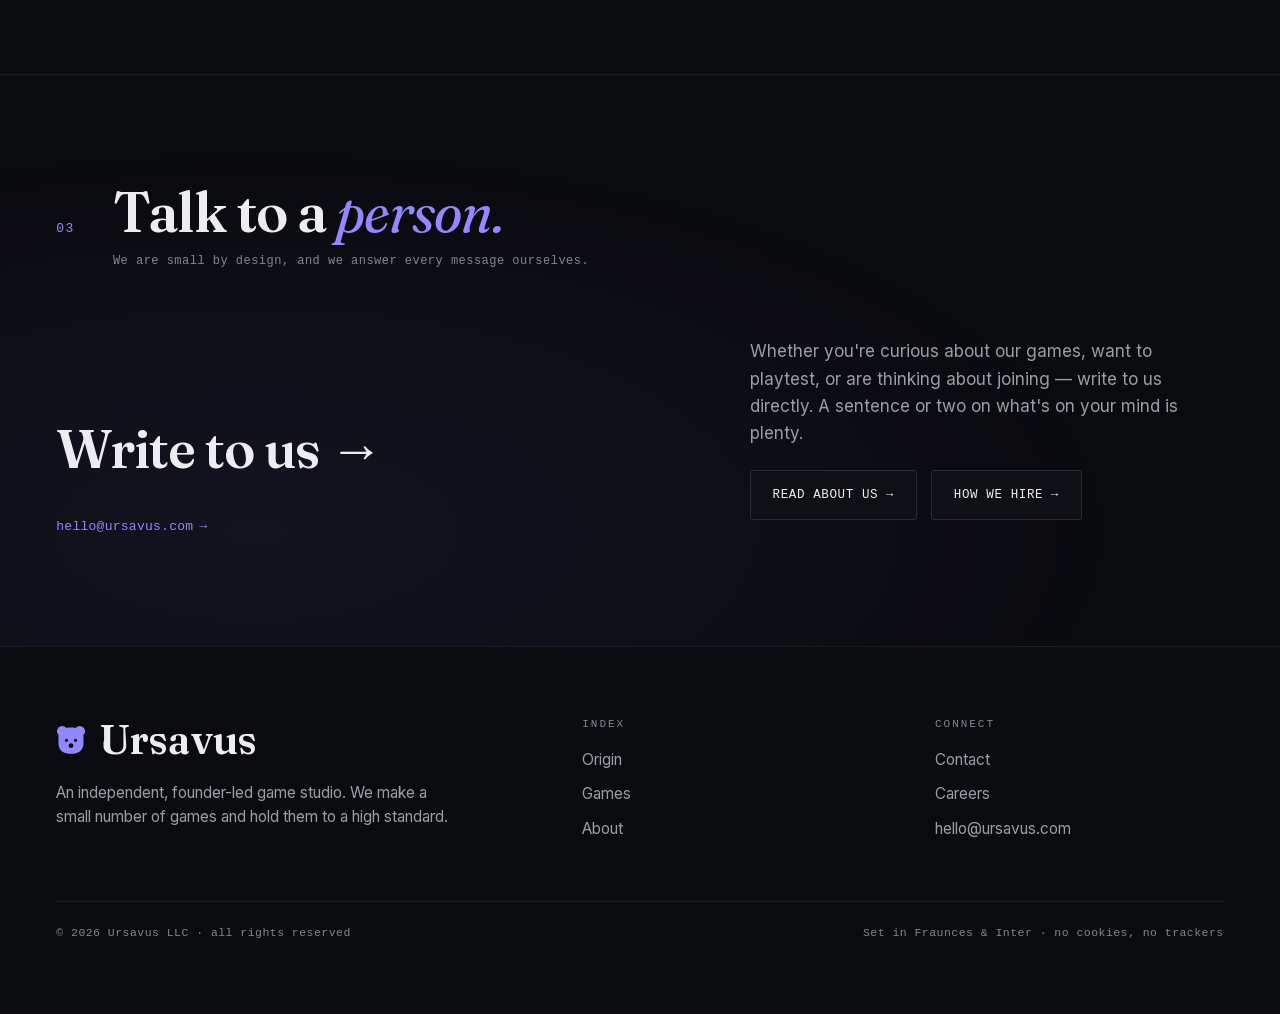
==== commit 16b548ec: "Refresh Ursavus with interactive math and illustrated game showcases" ====
--- a/index.html
+++ b/index.html
@@ -7,6 +7,8 @@
   <meta name="description" content="Ursavus is an independent, founder-led video game studio named for the dawn bear — the small Miocene ancestor of every living bear. We make a small number of games and hold each to a high standard.">
   <meta name="theme-color" content="#0A0B0F">
   <meta name="color-scheme" content="dark light">
+  <link rel="canonical" href="https://ursavus.com/">
+  <meta property="og:url" content="https://ursavus.com/">
   <meta property="og:type" content="website">
   <meta property="og:title" content="Ursavus — Games, built deliberately.">
   <meta property="og:description" content="An independent, founder-led video game studio. We make a small number of games and hold each to a high standard.">
@@ -19,8 +21,8 @@
   <link rel="icon" href="favicon.ico" sizes="16x16 32x32 48x48">
   <link rel="icon" href="favicon-32.png" type="image/png" sizes="32x32">
   <link rel="apple-touch-icon" href="apple-touch-icon.png">
-  <link rel="preload" href="../fonts/fraunces-600.woff2" as="font" type="font/woff2" crossorigin>
-  <link rel="preload" href="../fonts/inter-400.woff2" as="font" type="font/woff2" crossorigin>
+  <link rel="preload" href="fonts/fraunces-600.woff2" as="font" type="font/woff2" crossorigin>
+  <link rel="preload" href="fonts/inter.woff2" as="font" type="font/woff2" crossorigin>
   <link rel="stylesheet" href="styles.css">
 </head>
 <body id="top">
@@ -38,8 +40,8 @@
         Ursavus
       </a>
       <nav class="nav" aria-label="Primary">
+        <a href="#games">Games</a>
         <a href="#origin">Origin</a>
-        <a href="#games">Games</a>
         <a href="about.html">About</a>
         <a href="contact.html">Contact</a>
       </nav>
@@ -55,14 +57,38 @@
   <main id="main">
 
     <!-- HERO -->
-    <section class="hero">
-      <canvas id="field" class="hero-field hero-field--ripple" data-mode="ripple" aria-hidden="true"></canvas>
-      <div class="wrap">
-        <p class="hero-eyebrow reveal"><span class="rule"></span><span class="tag tag--accent">Independent · founder-led game studio</span></p>
-        <h1 class="disp reveal" style="--d:60">Games, built <em>deliberately.</em></h1>
-        <div class="hero-foot">
-          <p class="lead reveal" style="--d:140">Ursavus is an independent game studio named for the <em>dawn bear</em> — the small, ancestral origin every living bear descends from. We make a few games and hold each to a high standard.</p>
-          <span class="scroll-cue reveal" style="--d:220">Scroll <span class="bar"></span></span>
+    <section class="hero hero--home">
+      <div class="wrap">
+        <div class="hero-grid">
+          <div class="hero-copy">
+            <p class="hero-eyebrow reveal"><span class="rule"></span><span class="tag tag--accent">Independent · founder-led</span></p>
+            <h1 class="disp reveal" style="--d:60">Games, built<br><em>deliberately.</em></h1>
+            <p class="lead reveal" style="--d:140">A small studio. Distinct worlds. We make a few games and hold each to a high standard — built for curiosity, precision, and one more run.</p>
+            <div class="btnrow hero-actions reveal" style="--d:200">
+              <a class="btn btn--primary magnetic" href="#games">Explore our games <span class="arr" aria-hidden="true">↗</span></a>
+              <a class="tlink magnetic" href="about.html">Meet the studio <span class="arr" aria-hidden="true">→</span></a>
+            </div>
+          </div>
+          <div class="field-console reveal" style="--d:180" role="group" aria-label="Interactive mathematical field">
+            <div class="field-topline"><span class="field-status"><i aria-hidden="true"></i> A study in emergence</span><span>URS / 001</span></div>
+            <canvas id="field" class="hero-field hero-field--ripple" data-mode="ripple" aria-hidden="true"></canvas>
+            <span class="field-coordinate" aria-hidden="true">x → ∞<br>y → possibility</span>
+            <div class="field-bottom">
+              <div class="field-readout"><span id="field-caption">Interference</span><span>k = <span id="field-value">5.00</span></span></div>
+              <div class="field-controls">
+                <div class="field-presets" role="group" aria-label="Field pattern">
+                  <button type="button" data-field-mode="ripple" aria-pressed="true">Interference</button>
+                  <button type="button" data-field-mode="lattice" aria-pressed="false">Dawn bear</button>
+                  <button type="button" data-field-mode="orbit" aria-pressed="false">Orbital</button>
+                </div>
+                <button class="field-pause" type="button" data-field-pause aria-pressed="false"><span data-field-pause-label>Pause motion</span></button>
+              </div>
+            </div>
+          </div>
+        </div>
+        <div class="hero-bottom reveal" style="--d:260">
+          <p>Named for the dawn bear. Made for what comes next.</p>
+          <a class="scroll-cue" href="#games">Discover <span class="bar" aria-hidden="true"></span></a>
         </div>
       </div>
     </section>
@@ -79,11 +105,119 @@
       </div>
     </div>
 
-    <!-- 00 ORIGIN — deep-time signature -->
-    <section class="section deeptime" id="origin" aria-labelledby="origin-t">
+    <!-- 00 GAMES -->
+    <section class="section section--line" id="games" aria-labelledby="games-t">
       <div class="wrap">
         <div class="cat-head">
           <span class="cat-num reveal">00</span>
+          <div>
+            <h2 class="cat-title reveal" id="games-t">Find your <em>next obsession.</em></h2>
+            <p class="cat-sub reveal" style="--d:80">Three distinct worlds. One deliberate approach.</p>
+          </div>
+        </div>
+
+        <div class="grid12" style="row-gap:clamp(20px,3vw,30px)">
+          <article class="plate game-plate reveal" id="painted-crowns" data-game="painted-crowns" style="grid-column:1/span 12">
+            <figure class="game-art" aria-label="Painted Crowns geometric illustration">
+              <img src="art-painted-crowns.svg" alt="" width="800" height="600" loading="lazy" decoding="async">
+              <figcaption><span class="art-number">01 / Procedural descent</span><span class="art-caption">Every seed, another story.</span></figcaption>
+            </figure>
+            <div class="game-copy">
+            <div class="plate-head">
+              <div>
+                <h3 class="plate-name">Painted Crowns</h3>
+              </div>
+              <p class="plate-kind">Dungeon roguelike</p>
+            </div>
+            <div class="plate-body">
+              <p class="sum">A dungeon that grows from a single seed.</p>
+              <p>Every floor is procedurally generated — grown from a seed rather than hand-placed — and the difficulty adapts to how you actually play. Built in Unity. No two descents are the same, and none of them are unfair.</p>
+              <details class="game-details"><summary>Inside the game <span aria-hidden="true">+</span></summary><dl class="specs">
+                <div><dt>Procedural depth</dt><dd>Floors grown from a single seed — coherent and surprising, never the same twice.</dd></div>
+                <div><dt>Adaptive difficulty</dt><dd>The dungeon reads how you play and pushes back to match — challenging, never cheap.</dd></div>
+                <div><dt>Roguelike discipline</dt><dd>Runs that matter. Death is permanent; what you learn is not.</dd></div>
+                <div><dt>Status</dt><dd>Available now on Steam.</dd></div>
+              </dl></details>
+              <p class="btnrow" style="margin:1.1em 0 0;justify-content:space-between">
+                <a class="tlink magnetic" href="contact.html#cform">Talk to us about Painted Crowns <span class="arr" aria-hidden="true">→</span></a>
+                <a class="btn steam-link magnetic" href="https://store.steampowered.com/app/5192590/Painted_Crowns/" aria-label="View Painted Crowns on Steam" title="View Painted Crowns on Steam">
+                  <svg width="20" height="20" viewBox="0 0 24 24" fill="currentColor" aria-hidden="true"><path d="M11.979 0C5.678 0 .511 4.86.022 11.037l6.432 2.658c.545-.371 1.203-.59 1.912-.59.063 0 .125.004.188.006l2.861-4.142V8.91c0-2.495 2.028-4.524 4.524-4.524 2.494 0 4.524 2.031 4.524 4.527s-2.03 4.525-4.524 4.525h-.105l-4.076 2.911c0 .052.004.105.004.159 0 1.875-1.515 3.396-3.39 3.396-1.635 0-3.016-1.173-3.331-2.727L.436 15.27C1.862 20.307 6.486 24 11.979 24c6.627 0 11.999-5.373 11.999-12S18.605 0 11.979 0zM7.54 18.21l-1.473-.61c.262.543.714.999 1.314 1.25 1.297.539 2.793-.076 3.332-1.375.263-.63.264-1.319.005-1.949s-.75-1.121-1.377-1.383c-.624-.26-1.29-.249-1.878-.03l1.523.63c.956.4 1.409 1.5 1.009 2.455-.397.957-1.497 1.41-2.454 1.012H7.54zm11.415-9.303c0-1.662-1.353-3.015-3.015-3.015-1.665 0-3.015 1.353-3.015 3.015 0 1.665 1.35 3.015 3.015 3.015 1.663 0 3.015-1.35 3.015-3.015zm-5.273-.005c0-1.252 1.013-2.266 2.265-2.266 1.249 0 2.266 1.014 2.266 2.266 0 1.251-1.017 2.265-2.266 2.265-1.253 0-2.265-1.014-2.265-2.265z"/></svg> <span>View on Steam</span><span class="arr" aria-hidden="true">↗</span>
+                </a>
+              </p>
+            </div>
+                      </div>
+          </article>
+
+          <article class="plate game-plate reveal" id="klast" data-game="klast" style="grid-column:1/span 12;--d:80">
+            <figure class="game-art" aria-label="Klast geometric illustration">
+              <img src="art-klast.svg" alt="" width="800" height="600" loading="lazy" decoding="async">
+              <figcaption><span class="art-number">02 / Neon arcade</span><span class="art-caption">Precision. Pressure. One more run.</span></figcaption>
+            </figure>
+            <div class="game-copy">
+            <div class="plate-head">
+              <div>
+                <h3 class="plate-name">Klast</h3>
+              </div>
+              <p class="plate-kind">Twin-stick arcade shooter</p>
+            </div>
+            <div class="plate-body">
+              <p class="sum">A neon arcade shooter built for one more run.</p>
+              <p>A high-intensity twin-stick shooter about speed, precision, and replayability. You pilot a customizable starfighter across three distinct combat systems, each with its own enemies, bosses, hazards, upgrades, and scoring — rendered in low-poly geometry and neon wireframe, with chromatic light, particle-heavy destruction, and transitions that move with the music.</p>
+              <details class="game-details"><summary>Inside the game <span aria-hidden="true">+</span></summary><dl class="specs">
+                <div><dt>Cycle</dt><dd>Structured rescue missions, built on precision under pressure.</dd></div>
+                <div><dt>Vector</dt><dd>Escalating arena warfare against swarms that keep coming.</dd></div>
+                <div><dt>Asteroid</dt><dd>Fully spherical planetary battles with destructible asteroids — combat wrapped around a whole world.</dd></div>
+                <div><dt>Beyond the campaigns</dt><dd>Challenge modes, endless progression, a shared hangar, achievements, bestiary entries, rankings, exportable scorecards, and AI pilots flying attract-mode demos.</dd></div>
+              </dl></details>
+              <p class="btnrow" style="margin:1.1em 0 0;justify-content:space-between">
+                <a class="tlink magnetic" href="contact.html#cform">Tell us about your best run <span class="arr" aria-hidden="true">→</span></a>
+                <a class="btn steam-link magnetic" href="https://store.steampowered.com/app/5068020/KLAST/" aria-label="View Klast on Steam" title="View Klast on Steam">
+                  <svg width="20" height="20" viewBox="0 0 24 24" fill="currentColor" aria-hidden="true"><path d="M11.979 0C5.678 0 .511 4.86.022 11.037l6.432 2.658c.545-.371 1.203-.59 1.912-.59.063 0 .125.004.188.006l2.861-4.142V8.91c0-2.495 2.028-4.524 4.524-4.524 2.494 0 4.524 2.031 4.524 4.527s-2.03 4.525-4.524 4.525h-.105l-4.076 2.911c0 .052.004.105.004.159 0 1.875-1.515 3.396-3.39 3.396-1.635 0-3.016-1.173-3.331-2.727L.436 15.27C1.862 20.307 6.486 24 11.979 24c6.627 0 11.999-5.373 11.999-12S18.605 0 11.979 0zM7.54 18.21l-1.473-.61c.262.543.714.999 1.314 1.25 1.297.539 2.793-.076 3.332-1.375.263-.63.264-1.319.005-1.949s-.75-1.121-1.377-1.383c-.624-.26-1.29-.249-1.878-.03l1.523.63c.956.4 1.409 1.5 1.009 2.455-.397.957-1.497 1.41-2.454 1.012H7.54zm11.415-9.303c0-1.662-1.353-3.015-3.015-3.015-1.665 0-3.015 1.353-3.015 3.015 0 1.665 1.35 3.015 3.015 3.015 1.663 0 3.015-1.35 3.015-3.015zm-5.273-.005c0-1.252 1.013-2.266 2.265-2.266 1.249 0 2.266 1.014 2.266 2.266 0 1.251-1.017 2.265-2.266 2.265-1.253 0-2.265-1.014-2.265-2.265z"/></svg> <span>View on Steam</span><span class="arr" aria-hidden="true">↗</span>
+                </a>
+              </p>
+            </div>
+                      </div>
+          </article>
+
+          <article class="plate game-plate reveal" id="shatterwing" data-game="shatterwing" style="grid-column:1/span 12;--d:160">
+            <figure class="game-art" aria-label="Shatterwing geometric illustration">
+              <img src="art-shatterwing.svg" alt="" width="800" height="600" loading="lazy" decoding="async">
+              <figcaption><span class="art-number">03 / Mirror combat</span><span class="art-caption">Their fire. Your weapon.</span></figcaption>
+            </figure>
+            <div class="game-copy">
+            <div class="plate-head">
+              <div>
+                <h3 class="plate-name">Shatterwing</h3>
+              </div>
+              <p class="plate-kind">Vertical bullet hell shooter</p>
+            </div>
+            <div class="plate-body">
+              <p class="sum">Turn their fire against them.</p>
+              <p>An invading fleet has learned humanity's flight patterns. Give it something it hasn't seen before. Every dash leaves a glass mirror in your wake — place it across an incoming volley and send their shots back into the fleet. Graze bullets, keep your kill chain alive, and charge your mirrors toward homing returns.</p>
+              <details class="game-details"><summary>Inside the game <span aria-hidden="true">+</span></summary><dl class="specs">
+                <div><dt>Mirror combat</dt><dd>Reflect incoming volleys and turn desperate escapes into devastating counterattacks.</dd></div>
+                <div><dt>Your ship, your run</dt><dd>Six distinct ships, 24 weapon configurations, and two selectable specials per ship — from slowing time to unleashing a giant beam.</dd></div>
+                <div><dt>Polarity</dt><dd>Switch colors to absorb matching bullets, store their energy, and release homing volleys in a second campaign mode.</dd></div>
+                <div><dt>Beyond the clear</dt><dd>Five stages, five difficulty levels, Flight Academy, Practice, Boss Run, hidden encounters, and unlockable pilot stories.</dd></div>
+              </dl></details>
+              <p class="btnrow" style="margin:1.1em 0 0;justify-content:space-between">
+                <a class="tlink magnetic" href="contact.html#cform">Ask about Shatterwing <span class="arr" aria-hidden="true">→</span></a>
+                <a class="btn steam-link magnetic" href="https://store.steampowered.com/app/5286270/Shatterwing" aria-label="View Shatterwing on Steam" title="View Shatterwing on Steam">
+                  <svg width="20" height="20" viewBox="0 0 24 24" fill="currentColor" aria-hidden="true"><path d="M11.979 0C5.678 0 .511 4.86.022 11.037l6.432 2.658c.545-.371 1.203-.59 1.912-.59.063 0 .125.004.188.006l2.861-4.142V8.91c0-2.495 2.028-4.524 4.524-4.524 2.494 0 4.524 2.031 4.524 4.527s-2.03 4.525-4.524 4.525h-.105l-4.076 2.911c0 .052.004.105.004.159 0 1.875-1.515 3.396-3.39 3.396-1.635 0-3.016-1.173-3.331-2.727L.436 15.27C1.862 20.307 6.486 24 11.979 24c6.627 0 11.999-5.373 11.999-12S18.605 0 11.979 0zM7.54 18.21l-1.473-.61c.262.543.714.999 1.314 1.25 1.297.539 2.793-.076 3.332-1.375.263-.63.264-1.319.005-1.949s-.75-1.121-1.377-1.383c-.624-.26-1.29-.249-1.878-.03l1.523.63c.956.4 1.409 1.5 1.009 2.455-.397.957-1.497 1.41-2.454 1.012H7.54zm11.415-9.303c0-1.662-1.353-3.015-3.015-3.015-1.665 0-3.015 1.353-3.015 3.015 0 1.665 1.35 3.015 3.015 3.015 1.663 0 3.015-1.35 3.015-3.015zm-5.273-.005c0-1.252 1.013-2.266 2.265-2.266 1.249 0 2.266 1.014 2.266 2.266 0 1.251-1.017 2.265-2.266 2.265-1.253 0-2.265-1.014-2.265-2.265z"/></svg> <span>View on Steam</span><span class="arr" aria-hidden="true">↗</span>
+                </a>
+              </p>
+            </div>
+                      </div>
+          </article>
+        </div>
+      </div>
+    </section>
+
+    <!-- 01 ORIGIN — deep-time signature -->
+    <section class="section deeptime" id="origin" aria-labelledby="origin-t">
+      <div class="wrap">
+        <div class="cat-head">
+          <span class="cat-num reveal">01</span>
           <div>
             <h2 class="cat-title reveal" id="origin-t">A company with a <em>deep</em> origin.</h2>
             <p class="cat-sub reveal" style="--d:80">Drag through twenty million years — Miocene to now.</p>
@@ -134,11 +268,11 @@
       </div>
     </section>
 
-    <!-- 01 THE COMPANY -->
+    <!-- 02 THE COMPANY -->
     <section class="section section--line" id="company" aria-labelledby="company-t">
       <div class="wrap">
         <div class="cat-head">
-          <span class="cat-num reveal">01</span>
+          <span class="cat-num reveal">02</span>
           <div>
             <h2 class="cat-title reveal" id="company-t">Built to stay <em>small.</em></h2>
             <p class="cat-sub reveal" style="--d:80">Identifying field marks.</p>
@@ -153,96 +287,6 @@
           <div class="mark-row reveal"><span class="ix">ii</span><h3>Restraint.</h3><p>We would rather ship one considered mechanic than three loud ones. The hard part is deciding what not to build.</p></div>
           <div class="mark-row reveal"><span class="ix">iii</span><h3>Respect.</h3><p>A player's time and attention are a trust, not a resource to mine. No dark patterns, no manipulative economies — the game is the whole product.</p></div>
           <div class="mark-row reveal"><span class="ix">iv</span><h3>Craft.</h3><p>A game is engineering and art at once — measured, fast, and correct, but also a joy to play. We refuse to choose.</p></div>
-        </div>
-      </div>
-    </section>
-
-    <!-- 02 GAMES -->
-    <section class="section section--line" id="games" aria-labelledby="games-t">
-      <div class="wrap">
-        <div class="cat-head">
-          <span class="cat-num reveal">02</span>
-          <div>
-            <h2 class="cat-title reveal" id="games-t">What we <em>make.</em></h2>
-            <p class="cat-sub reveal" style="--d:80">Three games, held to one standard.</p>
-          </div>
-        </div>
-
-        <div class="grid12" style="row-gap:clamp(20px,3vw,30px)">
-          <article class="plate reveal" style="grid-column:1/span 12">
-            <div class="plate-head">
-              <div>
-                <p class="plate-name"><span class="dot"></span>Painted Crowns</p>
-              </div>
-              <p class="plate-kind">Dungeon roguelike</p>
-            </div>
-            <div class="plate-body">
-              <p class="sum">A dungeon that grows from a single seed.</p>
-              <p>Every floor is procedurally generated — grown from a seed rather than hand-placed — and the difficulty adapts to how you actually play. Built in Unity. No two descents are the same, and none of them are unfair.</p>
-              <dl class="specs">
-                <div><dt>Procedural depth</dt><dd>Floors grown from a single seed — coherent and surprising, never the same twice.</dd></div>
-                <div><dt>Adaptive difficulty</dt><dd>The dungeon reads how you play and pushes back to match — challenging, never cheap.</dd></div>
-                <div><dt>Roguelike discipline</dt><dd>Runs that matter. Death is permanent; what you learn is not.</dd></div>
-                <div><dt>Status</dt><dd>Available now on Steam.</dd></div>
-              </dl>
-              <p class="btnrow" style="margin:1.1em 0 0;justify-content:space-between">
-                <a class="tlink magnetic" href="contact.html#cform">Talk to us about Painted Crowns <span class="arr" aria-hidden="true">→</span></a>
-                <a class="btn magnetic" style="padding:10px" href="https://store.steampowered.com/app/5192590/Painted_Crowns/" aria-label="View Painted Crowns on Steam" title="View Painted Crowns on Steam">
-                  <svg width="20" height="20" viewBox="0 0 24 24" fill="currentColor" aria-hidden="true"><path d="M11.979 0C5.678 0 .511 4.86.022 11.037l6.432 2.658c.545-.371 1.203-.59 1.912-.59.063 0 .125.004.188.006l2.861-4.142V8.91c0-2.495 2.028-4.524 4.524-4.524 2.494 0 4.524 2.031 4.524 4.527s-2.03 4.525-4.524 4.525h-.105l-4.076 2.911c0 .052.004.105.004.159 0 1.875-1.515 3.396-3.39 3.396-1.635 0-3.016-1.173-3.331-2.727L.436 15.27C1.862 20.307 6.486 24 11.979 24c6.627 0 11.999-5.373 11.999-12S18.605 0 11.979 0zM7.54 18.21l-1.473-.61c.262.543.714.999 1.314 1.25 1.297.539 2.793-.076 3.332-1.375.263-.63.264-1.319.005-1.949s-.75-1.121-1.377-1.383c-.624-.26-1.29-.249-1.878-.03l1.523.63c.956.4 1.409 1.5 1.009 2.455-.397.957-1.497 1.41-2.454 1.012H7.54zm11.415-9.303c0-1.662-1.353-3.015-3.015-3.015-1.665 0-3.015 1.353-3.015 3.015 0 1.665 1.35 3.015 3.015 3.015 1.663 0 3.015-1.35 3.015-3.015zm-5.273-.005c0-1.252 1.013-2.266 2.265-2.266 1.249 0 2.266 1.014 2.266 2.266 0 1.251-1.017 2.265-2.266 2.265-1.253 0-2.265-1.014-2.265-2.265z"/></svg>
-                </a>
-              </p>
-            </div>
-          </article>
-
-          <article class="plate reveal" style="grid-column:1/span 12;--d:80">
-            <div class="plate-head">
-              <div>
-                <p class="plate-name"><span class="dot"></span>Klast</p>
-              </div>
-              <p class="plate-kind">Twin-stick arcade shooter</p>
-            </div>
-            <div class="plate-body">
-              <p class="sum">A neon arcade shooter built for one more run.</p>
-              <p>A high-intensity twin-stick shooter about speed, precision, and replayability. You pilot a customizable starfighter across three distinct combat systems, each with its own enemies, bosses, hazards, upgrades, and scoring — rendered in low-poly geometry and neon wireframe, with chromatic light, particle-heavy destruction, and transitions that move with the music.</p>
-              <dl class="specs">
-                <div><dt>Cycle</dt><dd>Structured rescue missions, built on precision under pressure.</dd></div>
-                <div><dt>Vector</dt><dd>Escalating arena warfare against swarms that keep coming.</dd></div>
-                <div><dt>Asteroid</dt><dd>Fully spherical planetary battles with destructible asteroids — combat wrapped around a whole world.</dd></div>
-                <div><dt>Beyond the campaigns</dt><dd>Challenge modes, endless progression, a shared hangar, achievements, bestiary entries, rankings, exportable scorecards, and AI pilots flying attract-mode demos.</dd></div>
-              </dl>
-              <p class="btnrow" style="margin:1.1em 0 0;justify-content:space-between">
-                <a class="tlink magnetic" href="contact.html#cform">Tell us about your best run <span class="arr" aria-hidden="true">→</span></a>
-                <a class="btn magnetic" style="padding:10px" href="https://store.steampowered.com/app/5068020/KLAST/" aria-label="View Klast on Steam" title="View Klast on Steam">
-                  <svg width="20" height="20" viewBox="0 0 24 24" fill="currentColor" aria-hidden="true"><path d="M11.979 0C5.678 0 .511 4.86.022 11.037l6.432 2.658c.545-.371 1.203-.59 1.912-.59.063 0 .125.004.188.006l2.861-4.142V8.91c0-2.495 2.028-4.524 4.524-4.524 2.494 0 4.524 2.031 4.524 4.527s-2.03 4.525-4.524 4.525h-.105l-4.076 2.911c0 .052.004.105.004.159 0 1.875-1.515 3.396-3.39 3.396-1.635 0-3.016-1.173-3.331-2.727L.436 15.27C1.862 20.307 6.486 24 11.979 24c6.627 0 11.999-5.373 11.999-12S18.605 0 11.979 0zM7.54 18.21l-1.473-.61c.262.543.714.999 1.314 1.25 1.297.539 2.793-.076 3.332-1.375.263-.63.264-1.319.005-1.949s-.75-1.121-1.377-1.383c-.624-.26-1.29-.249-1.878-.03l1.523.63c.956.4 1.409 1.5 1.009 2.455-.397.957-1.497 1.41-2.454 1.012H7.54zm11.415-9.303c0-1.662-1.353-3.015-3.015-3.015-1.665 0-3.015 1.353-3.015 3.015 0 1.665 1.35 3.015 3.015 3.015 1.663 0 3.015-1.35 3.015-3.015zm-5.273-.005c0-1.252 1.013-2.266 2.265-2.266 1.249 0 2.266 1.014 2.266 2.266 0 1.251-1.017 2.265-2.266 2.265-1.253 0-2.265-1.014-2.265-2.265z"/></svg>
-                </a>
-              </p>
-            </div>
-          </article>
-
-          <article class="plate reveal" style="grid-column:1/span 12;--d:160">
-            <div class="plate-head">
-              <div>
-                <p class="plate-name"><span class="dot"></span>Shatterwing</p>
-              </div>
-              <p class="plate-kind">Vertical bullet hell shooter</p>
-            </div>
-            <div class="plate-body">
-              <p class="sum">Turn their fire against them.</p>
-              <p>An invading fleet has learned humanity's flight patterns. Give it something it hasn't seen before. Every dash leaves a glass mirror in your wake — place it across an incoming volley and send their shots back into the fleet. Graze bullets, keep your kill chain alive, and charge your mirrors toward homing returns.</p>
-              <dl class="specs">
-                <div><dt>Mirror combat</dt><dd>Reflect incoming volleys and turn desperate escapes into devastating counterattacks.</dd></div>
-                <div><dt>Your ship, your run</dt><dd>Six distinct ships, 24 weapon configurations, and two selectable specials per ship — from slowing time to unleashing a giant beam.</dd></div>
-                <div><dt>Polarity</dt><dd>Switch colors to absorb matching bullets, store their energy, and release homing volleys in a second campaign mode.</dd></div>
-                <div><dt>Beyond the clear</dt><dd>Five stages, five difficulty levels, Flight Academy, Practice, Boss Run, hidden encounters, and unlockable pilot stories.</dd></div>
-              </dl>
-              <p class="btnrow" style="margin:1.1em 0 0;justify-content:space-between">
-                <a class="tlink magnetic" href="contact.html#cform">Ask about Shatterwing <span class="arr" aria-hidden="true">→</span></a>
-                <a class="btn magnetic" style="padding:10px" href="https://store.steampowered.com/app/5286270/Shatterwing" aria-label="View Shatterwing on Steam" title="View Shatterwing on Steam">
-                  <svg width="20" height="20" viewBox="0 0 24 24" fill="currentColor" aria-hidden="true"><path d="M11.979 0C5.678 0 .511 4.86.022 11.037l6.432 2.658c.545-.371 1.203-.59 1.912-.59.063 0 .125.004.188.006l2.861-4.142V8.91c0-2.495 2.028-4.524 4.524-4.524 2.494 0 4.524 2.031 4.524 4.527s-2.03 4.525-4.524 4.525h-.105l-4.076 2.911c0 .052.004.105.004.159 0 1.875-1.515 3.396-3.39 3.396-1.635 0-3.016-1.173-3.331-2.727L.436 15.27C1.862 20.307 6.486 24 11.979 24c6.627 0 11.999-5.373 11.999-12S18.605 0 11.979 0zM7.54 18.21l-1.473-.61c.262.543.714.999 1.314 1.25 1.297.539 2.793-.076 3.332-1.375.263-.63.264-1.319.005-1.949s-.75-1.121-1.377-1.383c-.624-.26-1.29-.249-1.878-.03l1.523.63c.956.4 1.409 1.5 1.009 2.455-.397.957-1.497 1.41-2.454 1.012H7.54zm11.415-9.303c0-1.662-1.353-3.015-3.015-3.015-1.665 0-3.015 1.353-3.015 3.015 0 1.665 1.35 3.015 3.015 3.015 1.663 0 3.015-1.35 3.015-3.015zm-5.273-.005c0-1.252 1.013-2.266 2.265-2.266 1.249 0 2.266 1.014 2.266 2.266 0 1.251-1.017 2.265-2.266 2.265-1.253 0-2.265-1.014-2.265-2.265z"/></svg>
-                </a>
-              </p>
-            </div>
-          </article>
         </div>
       </div>
     </section>
--- a/styles.css
+++ b/styles.css
@@ -4,10 +4,9 @@
    marginalia, and a deep-time signature. Fraunces · Inter · mono. Dual theme.
    ============================================================================ */
 
-@font-face{font-family:"Fraunces";font-style:normal;font-weight:600;font-display:swap;src:url("../fonts/fraunces-600.woff2") format("woff2");}
-@font-face{font-family:"Fraunces";font-style:italic;font-weight:400;font-display:swap;src:url("../fonts/fraunces-400-italic.woff2") format("woff2");}
-@font-face{font-family:"Inter";font-style:normal;font-weight:400;font-display:swap;src:url("../fonts/inter-400.woff2") format("woff2");}
-@font-face{font-family:"Inter";font-style:normal;font-weight:600;font-display:swap;src:url("../fonts/inter-600.woff2") format("woff2");}
+@font-face{font-family:"Fraunces";font-style:normal;font-weight:600;font-display:swap;src:url("fonts/fraunces-600.woff2") format("woff2");}
+@font-face{font-family:"Fraunces";font-style:italic;font-weight:400;font-display:swap;src:url("fonts/fraunces-400-italic.woff2") format("woff2");}
+@font-face{font-family:"Inter";font-style:normal;font-weight:100 900;font-display:swap;src:url("fonts/inter.woff2") format("woff2");}
 
 /* ---------- tokens ---------- */
 :root{
@@ -25,7 +24,7 @@
   --panel:#101319;
   --ink:#ECEDF1;
   --ink-2:#9A9DA8;
-  --ink-3:#5E626E;
+  --ink-3:#818694;
   --line:#191C24;
   --line-2:#272B35;
   --accent:#7C73FF;
@@ -41,7 +40,7 @@
   --panel:#FFFFFF;
   --ink:#15161B;
   --ink-2:#585B63;
-  --ink-3:#8E9099;
+  --ink-3:#70727A;
   --line:#E5E3D8;
   --line-2:#D4D2C5;
   --accent:#4B41E0;
@@ -111,8 +110,8 @@
 
 /* ---------- custom cursor ---------- */
 @media (hover:hover) and (pointer:fine){
-  body{cursor:none;}
-  a,button,.magnetic,input,textarea,label[for],.tl-track{cursor:none;}
+  html.cursor-ready body{cursor:none;}
+  html.cursor-ready :is(a,button,.magnetic,input,textarea,label[for],.tl-track,summary){cursor:none;}
   .cursor{position:fixed;top:0;left:0;width:9px;height:9px;border-radius:50%;
     background:var(--accent);z-index:500;pointer-events:none;
     transform:translate(-50%,-50%);transition:width .2s,height .2s,background .2s,opacity .2s;}
@@ -123,7 +122,7 @@
   body.cursor-hot .cursor-ring{width:54px;height:54px;border-color:var(--accent);}
 }
 .cursor,.cursor-ring{display:none;}
-@media (hover:hover) and (pointer:fine){.cursor,.cursor-ring{display:block;}}
+@media (hover:hover) and (pointer:fine){html.cursor-ready .cursor,html.cursor-ready .cursor-ring{display:block;}}
 
 /* ---------- header ---------- */
 .site-head{position:fixed;top:0;left:0;right:0;z-index:200;
@@ -283,10 +282,10 @@
 .foot-meta{display:flex;justify-content:space-between;gap:20px;flex-wrap:wrap;margin-top:clamp(34px,6vh,60px);padding-top:22px;border-top:1px solid var(--line);font-family:var(--mono);font-size:11.5px;letter-spacing:.04em;color:var(--ink-3);}
 
 /* ---------- reveal motion ---------- */
-html.js .reveal{opacity:0;transform:translateY(22px);}
-html.js .reveal.in{opacity:1;transform:none;transition:opacity .9s cubic-bezier(.22,.61,.36,1),transform .9s cubic-bezier(.22,.61,.36,1);transition-delay:calc(var(--d,0)*1ms);}
+html.reveals-ready .reveal{opacity:0;transform:translateY(22px);}
+html.reveals-ready .reveal.in{opacity:1;transform:none;transition:opacity .9s cubic-bezier(.22,.61,.36,1),transform .9s cubic-bezier(.22,.61,.36,1);transition-delay:calc(var(--d,0)*1ms);}
 @media (prefers-reduced-motion:reduce){
-  html.js .reveal{opacity:1!important;transform:none!important;}
+  html.reveals-ready .reveal{opacity:1!important;transform:none!important;}
   .scroll-cue .bar::after{animation:none;}
   body{cursor:auto!important;}
   .cursor,.cursor-ring{display:none!important;}
@@ -323,3 +322,141 @@
   .tl-figure{display:none;}
   .tl-readout{grid-template-columns:1fr;min-height:0;}
 }
+
+/* ---------- v3: emergence / a studio built for play ---------- */
+:root{--accent:#9288FF;}
+[data-theme="light"]{--accent:#4B41E0;}
+:where(a,button,summary,[tabindex]):focus-visible{outline:2px solid var(--accent-2);outline-offset:5px;border-radius:3px;}
+:where(section[id],article[id],form[id],#careers){scroll-margin-top:100px;}
+.site-head{background:color-mix(in srgb,var(--bg) 65%,transparent);backdrop-filter:blur(14px);-webkit-backdrop-filter:blur(14px);}
+.tt,.burger{width:44px;height:44px;}
+.nav a{min-height:44px;display:flex;align-items:center;}
+.hero--home{min-height:min(850px,100svh);padding-top:120px;padding-bottom:32px;}
+.hero--home::before{content:"";position:absolute;inset:-20% -20% 0 30%;pointer-events:none;background:radial-gradient(ellipse at 60% 30%,color-mix(in srgb,var(--accent) 9%,transparent),transparent 58%);}
+.hero-grid{display:grid;grid-template-columns:1.03fr 1fr;gap:clamp(32px,4vw,70px);align-items:center;}
+.hero-copy{min-width:0;}
+.hero--home .hero-eyebrow{gap:12px;margin-bottom:28px;}
+.hero--home .hero-eyebrow .rule{width:32px;}
+.hero--home .tag{font-size:10px;letter-spacing:.17em;}
+.hero--home h1{font-size:clamp(3.6rem,6.4vw,6rem);letter-spacing:-.04em;line-height:1.01;max-width:none;margin-bottom:28px;}
+.hero--home .lead{font-size:clamp(1.05rem,1.4vw,1.2rem);max-width:40ch;line-height:1.7;}
+.hero-actions{margin-top:32px;gap:22px;}
+.btn--primary{background:var(--accent);border-color:var(--accent);color:var(--accent-ink);}
+.btn--primary:hover{background:var(--accent-2);border-color:var(--accent-2);color:var(--accent-ink);}
+.hero-bottom{display:flex;align-items:center;justify-content:space-between;gap:24px;margin-top:42px;padding-top:25px;border-top:1px solid var(--line-2);}
+.hero-bottom p{font-family:var(--mono);font-size:11px;letter-spacing:.04em;color:var(--ink-2);margin:0;}
+.field-console{isolation:isolate;position:relative;height:clamp(430px,43vw,550px);min-width:0;border:1px solid var(--line-2);border-radius:10px;overflow:hidden;background:radial-gradient(ellipse at 52% 46%,color-mix(in srgb,var(--accent) 9%,var(--bg)),var(--bg) 74%);box-shadow:0 24px 80px -45px color-mix(in srgb,var(--accent) 45%,transparent);}
+.field-console::after{content:"";position:absolute;inset:12px;border:1px solid color-mix(in srgb,var(--line-2) 50%,transparent);border-radius:3px;pointer-events:none;z-index:-1;}
+.field-console .hero-field{inset:30px 0 76px;width:100%;height:calc(100% - 106px);mask-image:linear-gradient(transparent,#000 10%,#000 88%,transparent);-webkit-mask-image:linear-gradient(transparent,#000 10%,#000 88%,transparent);opacity:1;}
+.field-topline{position:absolute;z-index:2;top:23px;left:23px;right:23px;display:flex;justify-content:space-between;gap:14px;font:10px/1.4 var(--mono);letter-spacing:.08em;text-transform:uppercase;color:var(--ink-3);}
+.field-status{display:flex;gap:8px;align-items:center;color:var(--ink-2);}
+.field-status i{height:5px;width:5px;border-radius:50%;background:var(--accent-2);box-shadow:0 0 12px var(--accent-2);}
+.field-coordinate{position:absolute;right:24px;top:65px;font:10px/1.7 var(--mono);letter-spacing:.05em;color:var(--ink-3);pointer-events:none;}
+.field-bottom{position:absolute;z-index:2;left:23px;right:23px;bottom:22px;}
+.field-readout{display:flex;justify-content:space-between;margin-bottom:15px;font:11px var(--mono);letter-spacing:.07em;color:var(--ink-2);}
+.field-readout>span:last-child{color:var(--accent-2);font-variant-numeric:tabular-nums;}
+.field-controls{display:flex;gap:10px;align-items:center;justify-content:space-between;}
+.field-presets{display:flex;gap:3px;padding:3px;border:1px solid var(--line-2);border-radius:6px;background:var(--bg-2);}
+.field-controls button{appearance:none;border:0;border-radius:4px;background:transparent;color:var(--ink-2);font:10px/1.3 var(--mono);min-height:44px;padding:9px 10px;white-space:nowrap;cursor:pointer;transition:background .2s,color .2s;}
+.field-controls button:hover{color:var(--ink);background:var(--line);}
+.field-controls button[aria-pressed="true"]:not(.field-pause){background:var(--accent);color:var(--accent-ink);}
+.field-controls .field-pause{padding-inline:4px;font-size:10px;min-width:72px;}
+#games{position:relative;background:linear-gradient(180deg,color-mix(in srgb,var(--accent) 3%,var(--bg)),var(--bg) 550px);}
+#games .cat-title{max-width:20ch;}
+.game-plate{--game-accent:#B29AFF;display:grid;grid-template-columns:minmax(0,.85fr) minmax(0,1.15fr);border-color:var(--line-2);border-radius:10px;background:var(--bg-2);}
+.game-plate[data-game="klast"]{--game-accent:#FFAD82;}
+.game-plate[data-game="shatterwing"]{--game-accent:#70E6D8;}
+[data-theme="light"] .game-plate{--game-accent:#6740AE;}
+[data-theme="light"] .game-plate[data-game="klast"]{--game-accent:#A44621;}
+[data-theme="light"] .game-plate[data-game="shatterwing"]{--game-accent:#087D75;}
+.game-plate:hover{transform:none;border-color:color-mix(in srgb,var(--game-accent) 50%,var(--line-2));}
+.game-art{position:relative;isolation:isolate;margin:0;min-height:440px;overflow:hidden;background:#090D16;border-right:1px solid var(--line-2);}
+.game-art img{position:absolute;inset:0;width:100%;height:100%;object-fit:cover;transition:transform .8s cubic-bezier(.22,.61,.36,1);}
+.game-plate:hover .game-art img{transform:scale(1.04);}
+.game-art::after{content:"";position:absolute;inset:0;background:linear-gradient(180deg,rgba(9,13,22,.12),transparent 35%,transparent 65%,rgba(9,13,22,.85));pointer-events:none;}
+.game-art figcaption{position:absolute;z-index:1;inset:26px;display:flex;flex-direction:column;justify-content:space-between;pointer-events:none;}
+.art-number{color:#B8BCCA;font:10px var(--mono);letter-spacing:.12em;text-transform:uppercase;}
+.art-caption{font:italic 400 clamp(1.15rem,1.8vw,1.45rem)/1.3 var(--serif);color:#ECEDF1;max-width:20ch;}
+.game-copy{min-width:0;align-self:center;}
+.game-plate .plate-head{padding:30px 32px 0;border:0;display:block;}
+.game-plate .plate-name{font-size:clamp(1.9rem,3vw,2.8rem);line-height:1.08;}
+.game-plate .plate-kind{margin:12px 0 0;font-size:10px;letter-spacing:.1em;color:var(--game-accent);}
+.game-plate .plate-body{padding:23px 32px 30px;font-size:.95rem;}
+.game-plate .sum{font:400 1.1rem/1.4 var(--sans);color:var(--ink);margin-bottom:14px;}
+.game-plate .plate-body>p:not(.sum):not(.btnrow){max-width:60ch;line-height:1.7;}
+.game-details{margin:20px 0 24px;border-top:1px solid var(--line-2);border-bottom:1px solid var(--line-2);}
+.game-details summary{list-style:none;display:flex;justify-content:space-between;align-items:center;min-height:48px;font:11px var(--mono);letter-spacing:.06em;color:var(--ink-2);cursor:pointer;}
+.game-details summary::-webkit-details-marker{display:none;}
+.game-details summary>span{font:20px var(--sans);color:var(--game-accent);transition:transform .2s;}
+.game-details[open] summary>span{transform:rotate(45deg);}
+.game-details .specs{margin:0 0 16px;}
+.game-details .specs dt{color:var(--game-accent);}
+.game-plate .btnrow{align-items:center;gap:18px;}
+.game-plate .tlink{font-size:11px;letter-spacing:0;text-transform:none;color:var(--ink-2);border-color:var(--line-2);}
+.game-plate .tlink:hover{color:var(--game-accent);}
+.hero-actions .tlink,.game-plate .tlink{min-height:44px;}
+.steam-link{gap:10px;padding:12px 15px;min-height:48px;white-space:nowrap;background:color-mix(in srgb,var(--game-accent) 8%,var(--bg));border-color:color-mix(in srgb,var(--game-accent) 28%,var(--line-2));color:var(--game-accent);font-size:11px;letter-spacing:0;text-transform:none;}
+.steam-link:hover{background:color-mix(in srgb,var(--game-accent) 16%,var(--bg));border-color:var(--game-accent);color:var(--ink);}
+.steam-link svg{width:18px;height:18px;}
+#origin{background:radial-gradient(ellipse at 88% 40%,color-mix(in srgb,var(--accent-2) 4%,transparent),transparent 55%);}
+.tl-stage{border-radius:10px;background:linear-gradient(135deg,var(--panel),var(--bg));}
+#contact{background:radial-gradient(ellipse at 20% 80%,color-mix(in srgb,var(--accent) 7%,transparent),transparent 60%);}
+@media (max-width:1100px){
+  .hero--home h1{font-size:clamp(3.3rem,6.4vw,5rem);}
+  .hero-grid{gap:28px;}
+  .field-console{height:450px;}
+  .field-controls{flex-wrap:wrap;justify-content:flex-start;gap:6px;}
+  .field-bottom{bottom:18px;}
+  .field-console .hero-field{height:calc(100% - 130px);}
+  .game-plate .plate-head{padding:26px 26px 0;}
+  .game-plate .plate-body{padding:20px 26px 26px;}
+  .game-plate .btnrow{justify-content:flex-start!important;}
+}
+@media (max-width:900px){
+  .hero--home{min-height:auto;padding-top:130px;padding-bottom:32px;}
+  .hero-grid{grid-template-columns:1fr;gap:38px;}
+  .hero-copy{max-width:620px;}
+  .hero--home h1{font-size:clamp(3.4rem,9vw,5.5rem);}
+  .hero--home .lead{max-width:50ch;}
+  .field-console{height:440px;}
+  .field-controls{flex-wrap:nowrap;justify-content:space-between;}
+  .field-console .hero-field{height:calc(100% - 106px);}
+  .game-plate{grid-template-columns:1fr;}
+  .game-art{min-height:0;aspect-ratio:16/9;border-right:0;border-bottom:1px solid var(--line-2);}
+  .game-art img{object-fit:cover;}
+  .game-copy{align-self:stretch;}
+}
+@media (max-width:760px){
+  .hero--home{padding-top:116px;}
+  .hero--home h1{font-size:clamp(3.2rem,11.5vw,4.8rem);}
+  .hero--home .hero-eyebrow{margin-bottom:24px;}
+  .hero--home .lead{font-size:1.05rem;}
+  .hero-actions{margin-top:26px;gap:20px;}
+  .hero-bottom{margin-top:28px;align-items:flex-start;}
+  .hero-bottom p{max-width:25ch;font-size:10px;}
+  .field-console{height:420px;}
+  .field-console .hero-field{opacity:1;}
+  .game-art{aspect-ratio:4/3;}
+  .game-plate .plate-head{padding:26px 24px 0;}
+  .game-plate .plate-body{padding:20px 24px 26px;}
+  .game-plate .plate-name{font-size:2.1rem;}
+  .game-plate .btnrow{flex-direction:column;align-items:flex-start;gap:22px;}
+  .steam-link{align-self:flex-end;}
+  .field-controls .field-pause{min-height:44px;}
+  .field-controls button{min-height:44px;}
+}
+@media (max-width:420px){
+  .field-topline{left:17px;right:17px;font-size:9px;}
+  .field-bottom{left:16px;right:16px;}
+  .field-controls{flex-wrap:wrap;gap:6px;}
+  .field-presets{width:100%;justify-content:space-between;}
+  .field-presets button{flex:1;padding:9px 7px;}
+  .field-controls .field-pause{min-height:44px;text-align:left;padding:6px 3px;}
+  .field-console .hero-field{height:calc(100% - 160px);}
+  .game-art figcaption{inset:22px;}
+}
+@media (prefers-reduced-motion:reduce){
+  html.cursor-ready :is(body,a,button,.magnetic,input,textarea,label[for],.tl-track,summary){cursor:auto!important;}
+  *,*::before,*::after{animation-duration:.01ms!important;animation-iteration-count:1!important;transition-duration:.01ms!important;}
+  .game-plate:hover .game-art img{transform:none;}
+}
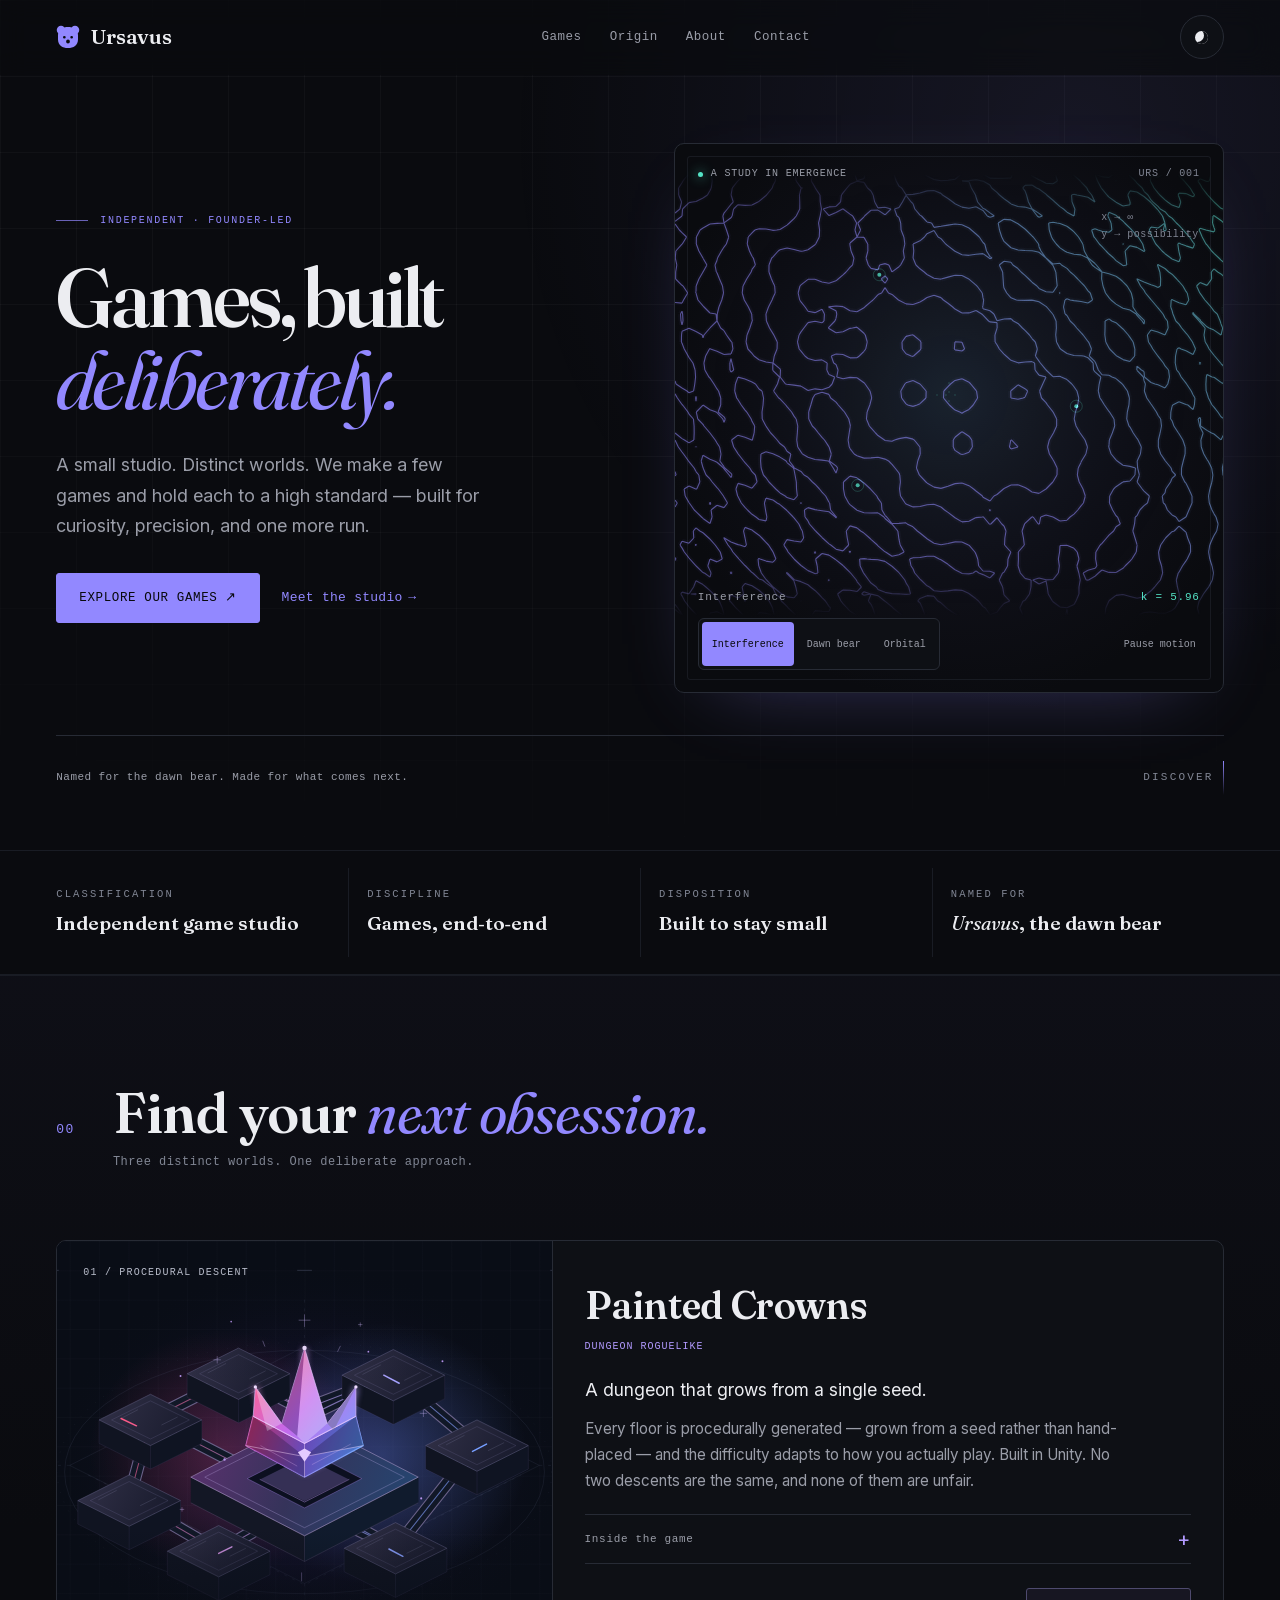
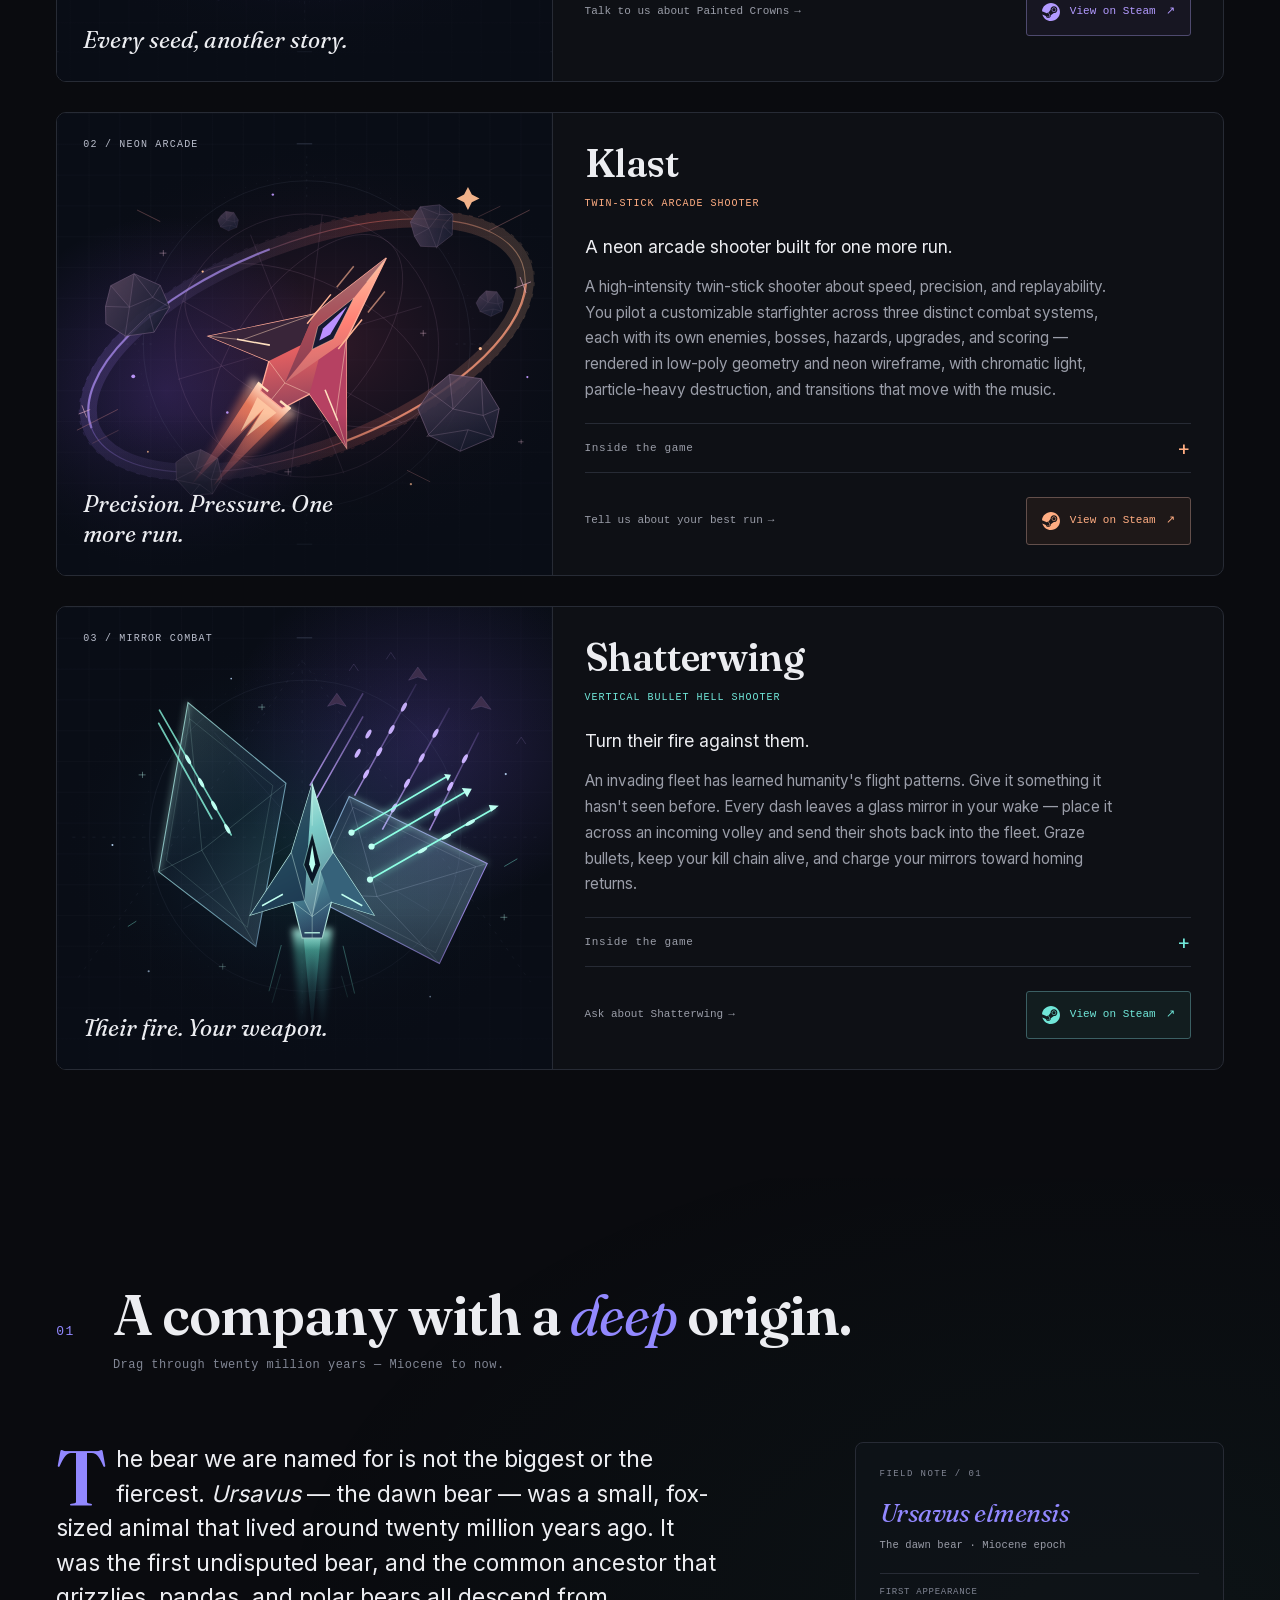
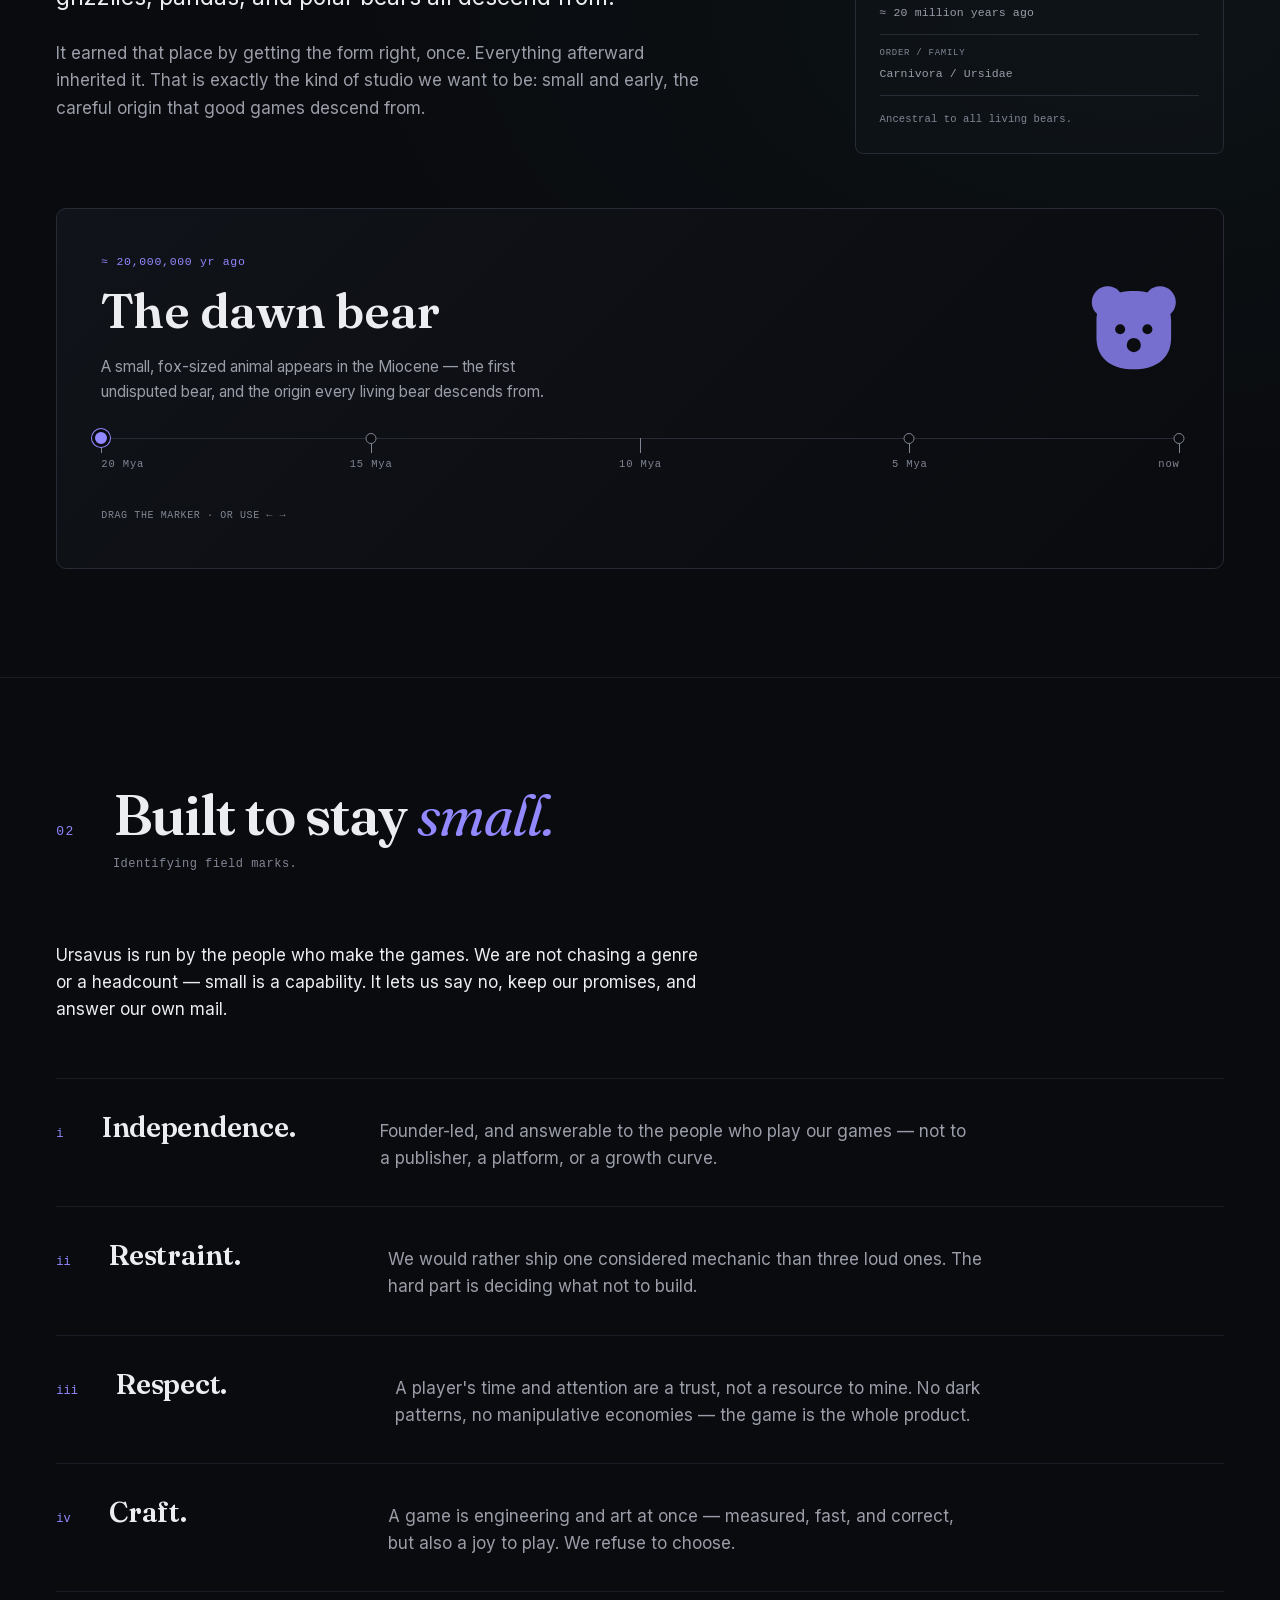
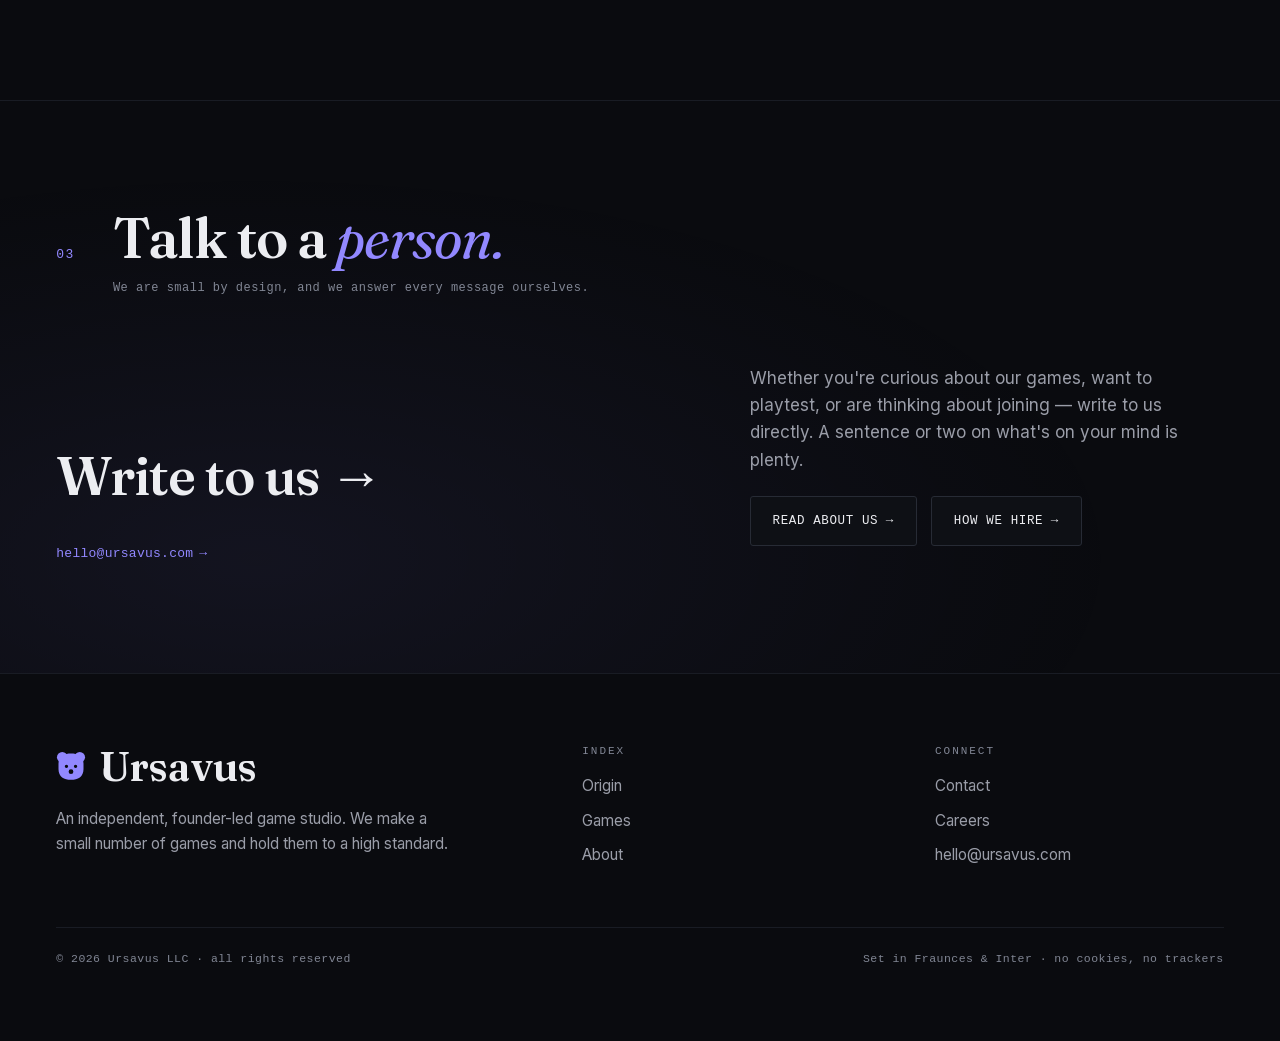
==== commit d23744a9: "Correct Origin specimen card and timeline layout" ====
--- a/index.html
+++ b/index.html
@@ -229,8 +229,15 @@
             <p class="first drop">The bear we are named for is not the biggest or the fiercest. <em>Ursavus</em> — the dawn bear — was a small, fox-sized animal that lived around twenty million years ago. It was the first undisputed bear, and the common ancestor that grizzlies, pandas, and polar bears all descend from.</p>
             <p>It earned that place by getting the form right, once. Everything afterward inherited it. That is exactly the kind of studio we want to be: small and early, the careful origin that good games descend from.</p>
           </div>
-          <aside class="margin-note reveal" style="grid-column:9/span 4;--d:140">
-            <b>Ursavus elmensis</b><br>“dawn bear,” Miocene epoch.<br>≈ 20,000,000 yr before present.<br>Order Carnivora · family Ursidae.<br>Ancestral to all living bears.
+          <aside class="margin-note specimen-note reveal" style="grid-column:9/span 4;--d:140" aria-labelledby="specimen-name">
+            <p class="tag">Field note / 01</p>
+            <h3 id="specimen-name"><em>Ursavus elmensis</em></h3>
+            <p class="specimen-common">The dawn bear · Miocene epoch</p>
+            <dl class="specimen-facts">
+              <div><dt>First appearance</dt><dd>≈ 20 million years ago</dd></div>
+              <div><dt>Order / family</dt><dd>Carnivora / Ursidae</dd></div>
+            </dl>
+            <p class="specimen-caption">Ancestral to all living bears.</p>
           </aside>
         </div>
 
@@ -250,13 +257,13 @@
           <div class="tl-track" id="tl-track" role="slider" tabindex="0" aria-label="Deep-time scale, 20 million years ago to today" aria-valuemin="0" aria-valuemax="100" aria-valuenow="0">
             <div class="tl-axis"></div>
             <div class="tl-progress" id="tl-progress"></div>
-            <div class="tl-tick major" style="left:0%"><span>20 Mya</span></div>
+            <div class="tl-tick major tl-tick--start" style="left:0%"><span>20 Mya</span></div>
             <div class="tl-tick" style="left:25%"></div>
-            <div class="tl-tick major" style="left:25%"><span>15</span></div>
+            <div class="tl-tick major" style="left:25%"><span>15 Mya</span></div>
             <div class="tl-tick" style="left:50%"></div>
-            <div class="tl-tick major" style="left:50%"><span>10</span></div>
-            <div class="tl-tick major" style="left:75%"><span>5</span></div>
-            <div class="tl-tick major" style="left:100%"><span>now</span></div>
+            <div class="tl-tick major" style="left:50%"><span>10 Mya</span></div>
+            <div class="tl-tick major" style="left:75%"><span>5 Mya</span></div>
+            <div class="tl-tick major tl-tick--end" style="left:100%"><span>now</span></div>
             <div class="tl-stop on" data-p="0"></div>
             <div class="tl-stop" data-p="25"></div>
             <div class="tl-stop" data-p="75"></div>
--- a/styles.css
+++ b/styles.css
@@ -399,7 +399,27 @@
 .steam-link:hover{background:color-mix(in srgb,var(--game-accent) 16%,var(--bg));border-color:var(--game-accent);color:var(--ink);}
 .steam-link svg{width:18px;height:18px;}
 #origin{background:radial-gradient(ellipse at 88% 40%,color-mix(in srgb,var(--accent-2) 4%,transparent),transparent 55%);}
-.tl-stage{border-radius:10px;background:linear-gradient(135deg,var(--panel),var(--bg));}
+.deeptime .prose p:last-child{margin-bottom:0;}
+.specimen-note{align-self:start;padding:24px;border:1px solid var(--line-2);border-radius:8px;background:color-mix(in srgb,var(--panel) 80%,transparent);}
+.specimen-note .tag{font-size:9px;letter-spacing:.16em;margin:0 0 15px;}
+.specimen-note h3{font-size:clamp(1.4rem,2vw,1.7rem);line-height:1.25;letter-spacing:-.02em;margin-bottom:8px;}
+.specimen-common{font-size:10.5px;color:var(--ink-2);margin:0;}
+.specimen-facts{margin:18px 0 0;border-top:1px solid var(--line-2);}
+.specimen-facts>div{padding:11px 0;border-bottom:1px solid var(--line-2);}
+.specimen-facts dt{font-size:9px;letter-spacing:.08em;text-transform:uppercase;margin-bottom:3px;}
+.specimen-facts dd{font-size:11.5px;color:var(--ink-2);margin:0;}
+.specimen-caption{font-size:10.5px;margin:15px 0 0;}
+.tl-stage{padding:clamp(22px,3.5vw,44px);border:1px solid var(--line-2);border-radius:10px;background:linear-gradient(135deg,var(--panel),var(--bg));}
+.tl-readout{grid-template-columns:minmax(0,1fr) auto;align-items:center;min-height:0;gap:32px;margin-bottom:34px;}
+.tl-readout>div{min-width:0;}
+.tl-when{margin:0 0 12px;font-size:11.5px;}
+.tl-era{font-size:clamp(1.9rem,3.8vw,3.2rem);line-height:1.12;margin:0 0 16px;}
+.tl-note{font-size:.95rem;line-height:1.65;}
+.tl-figure{align-self:center;opacity:.8;}
+.tl-track{border-top:0;margin-top:24px;height:54px;}
+.tl-tick--start span{left:0;transform:none;}
+.tl-tick--end span{left:auto;right:0;transform:none;}
+.tl-hint{margin:16px 0 0;font-size:10px;letter-spacing:.06em;}
 #contact{background:radial-gradient(ellipse at 20% 80%,color-mix(in srgb,var(--accent) 7%,transparent),transparent 60%);}
 @media (max-width:1100px){
   .hero--home h1{font-size:clamp(3.3rem,6.4vw,5rem);}
@@ -428,6 +448,9 @@
 }
 @media (max-width:760px){
   .hero--home{padding-top:116px;}
+  .tl-readout{grid-template-columns:1fr;gap:0;margin-bottom:28px;}
+  .specimen-note{max-width:420px;}
+  .tl-tick span{font-size:9px;letter-spacing:0;}
   .hero--home h1{font-size:clamp(3.2rem,11.5vw,4.8rem);}
   .hero--home .hero-eyebrow{margin-bottom:24px;}
   .hero--home .lead{font-size:1.05rem;}
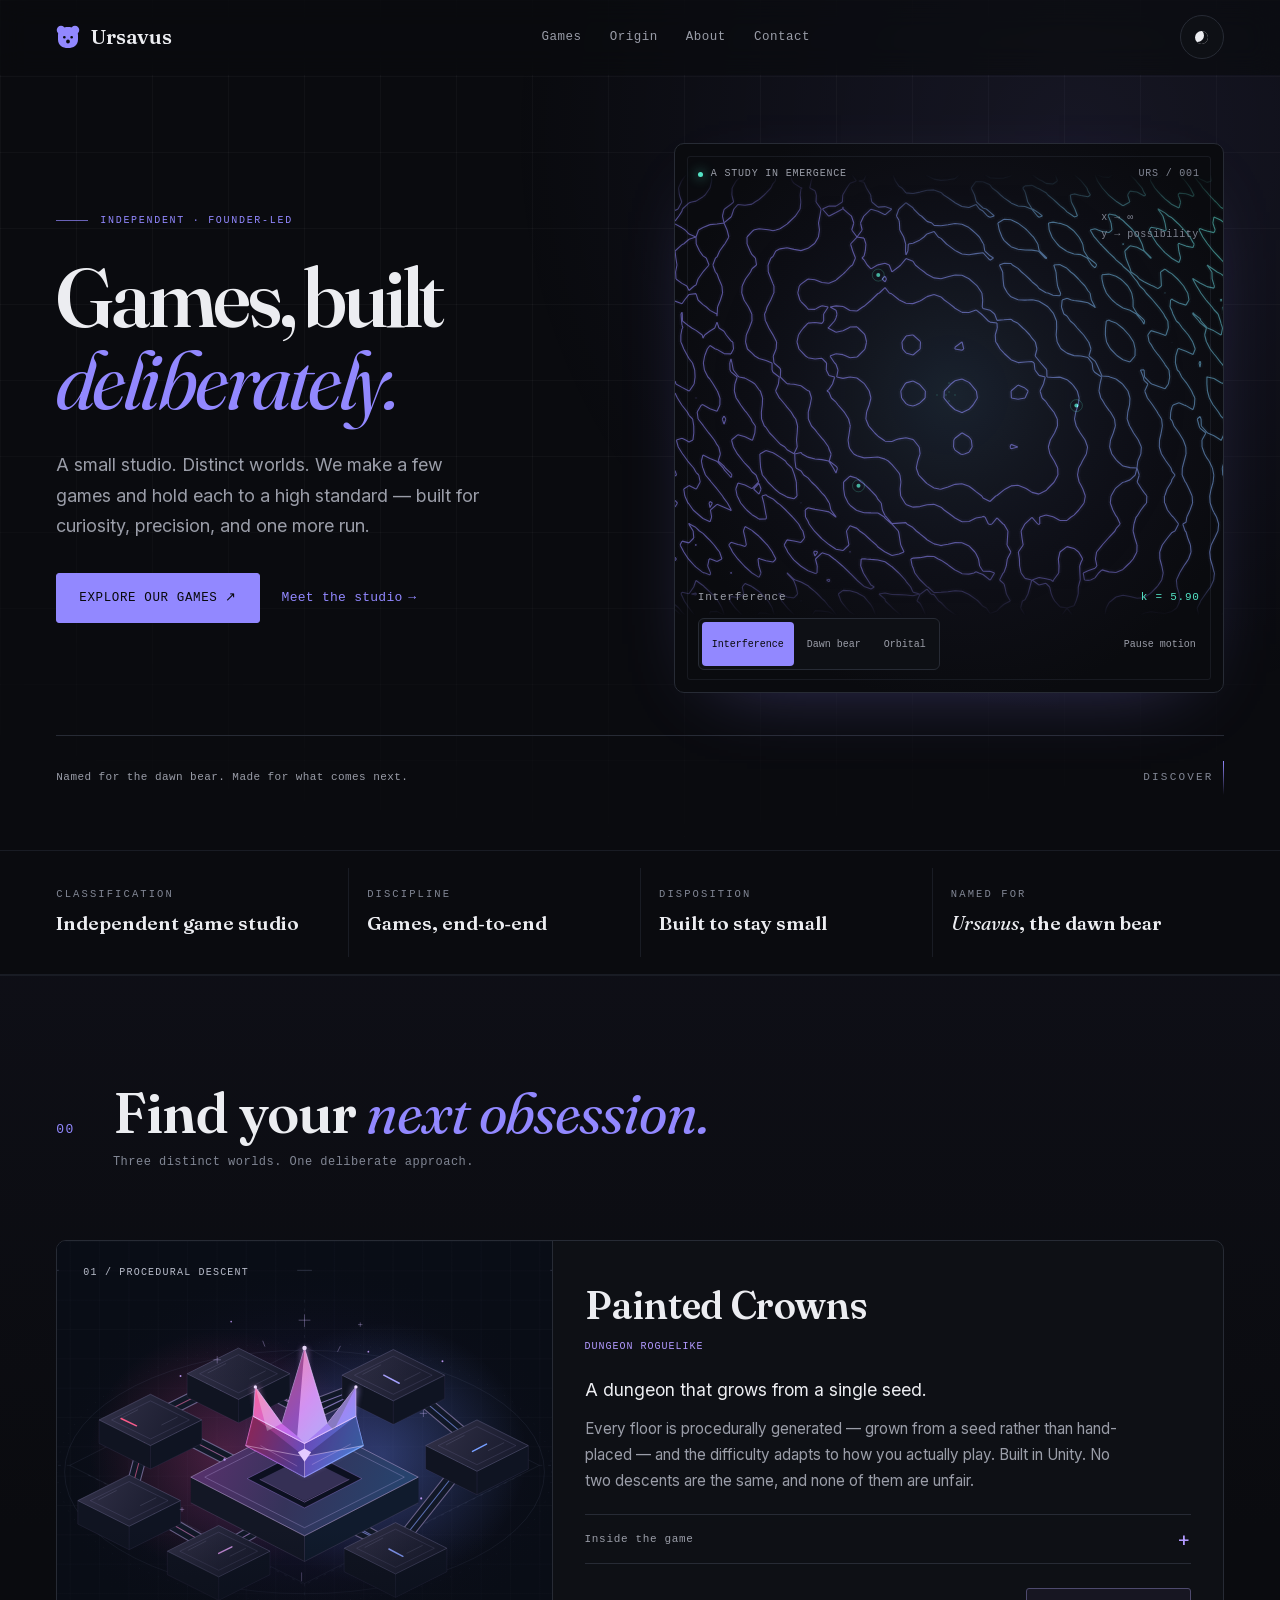
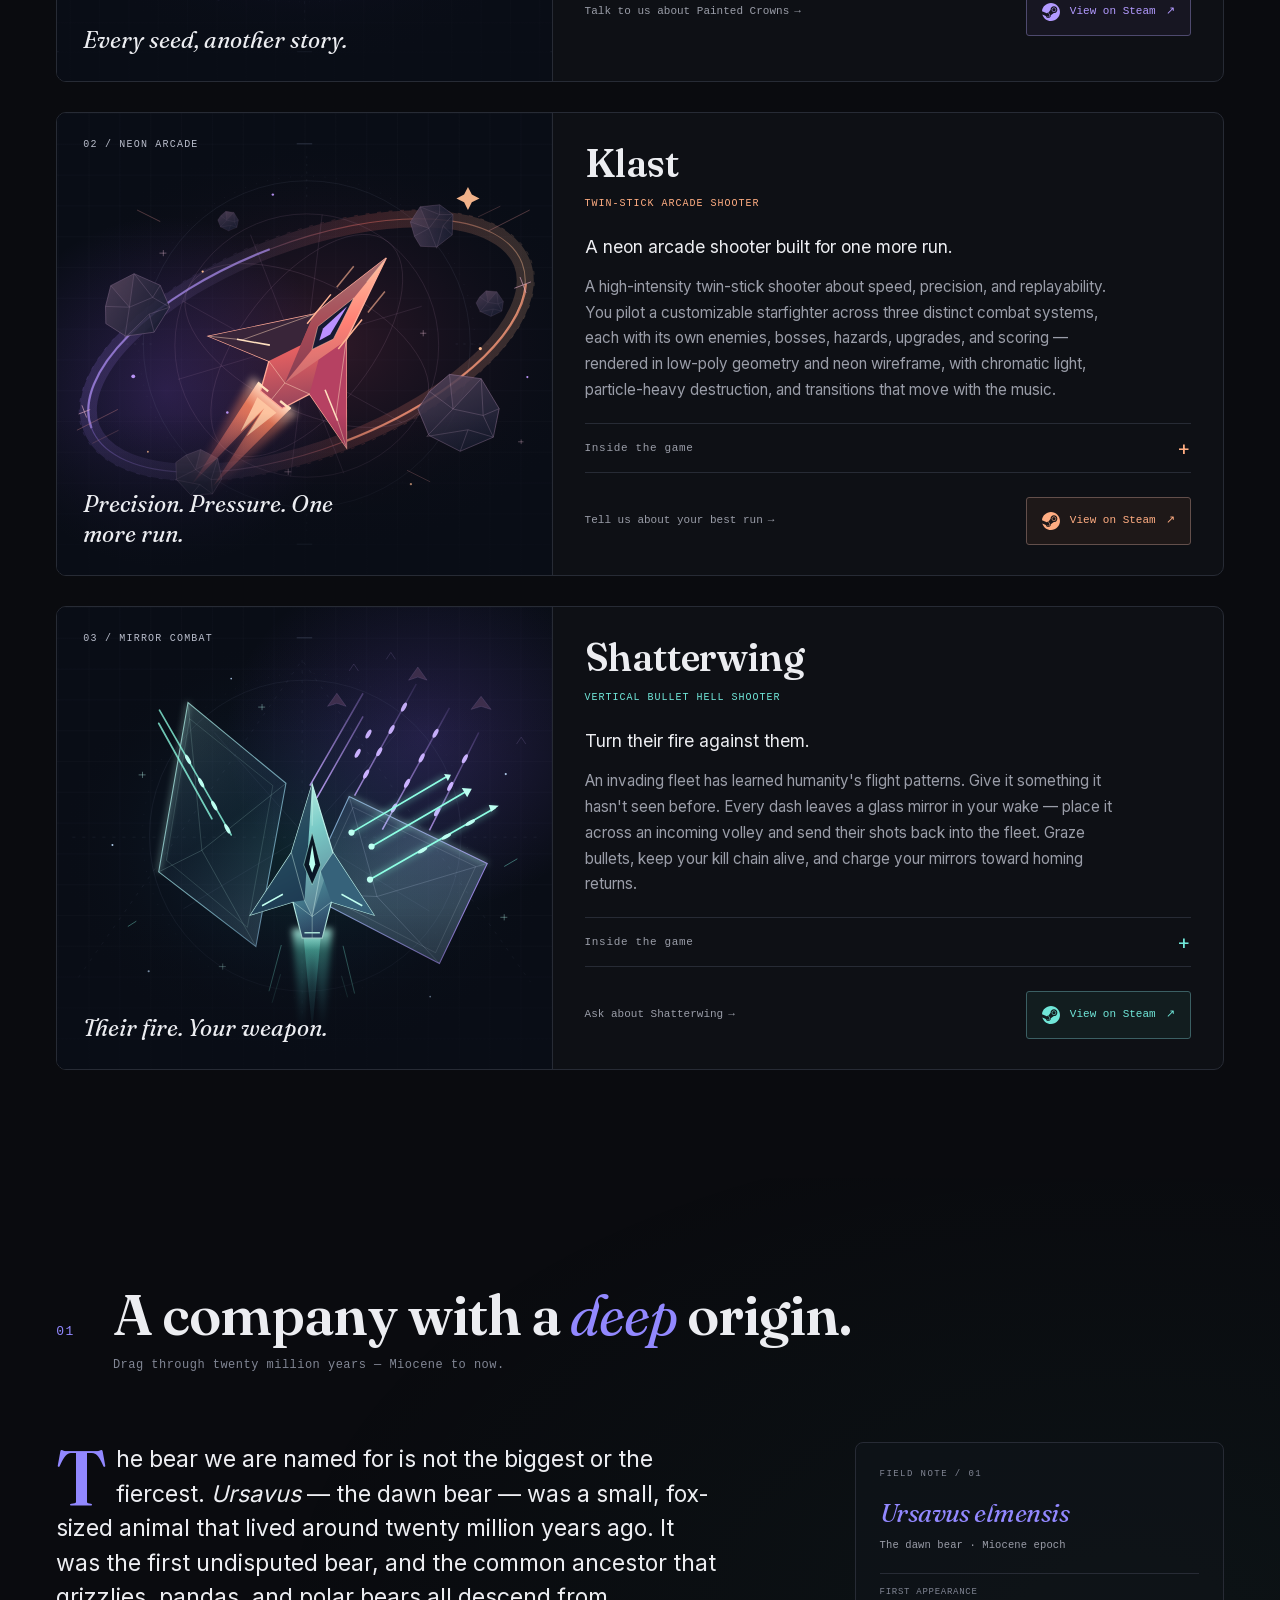
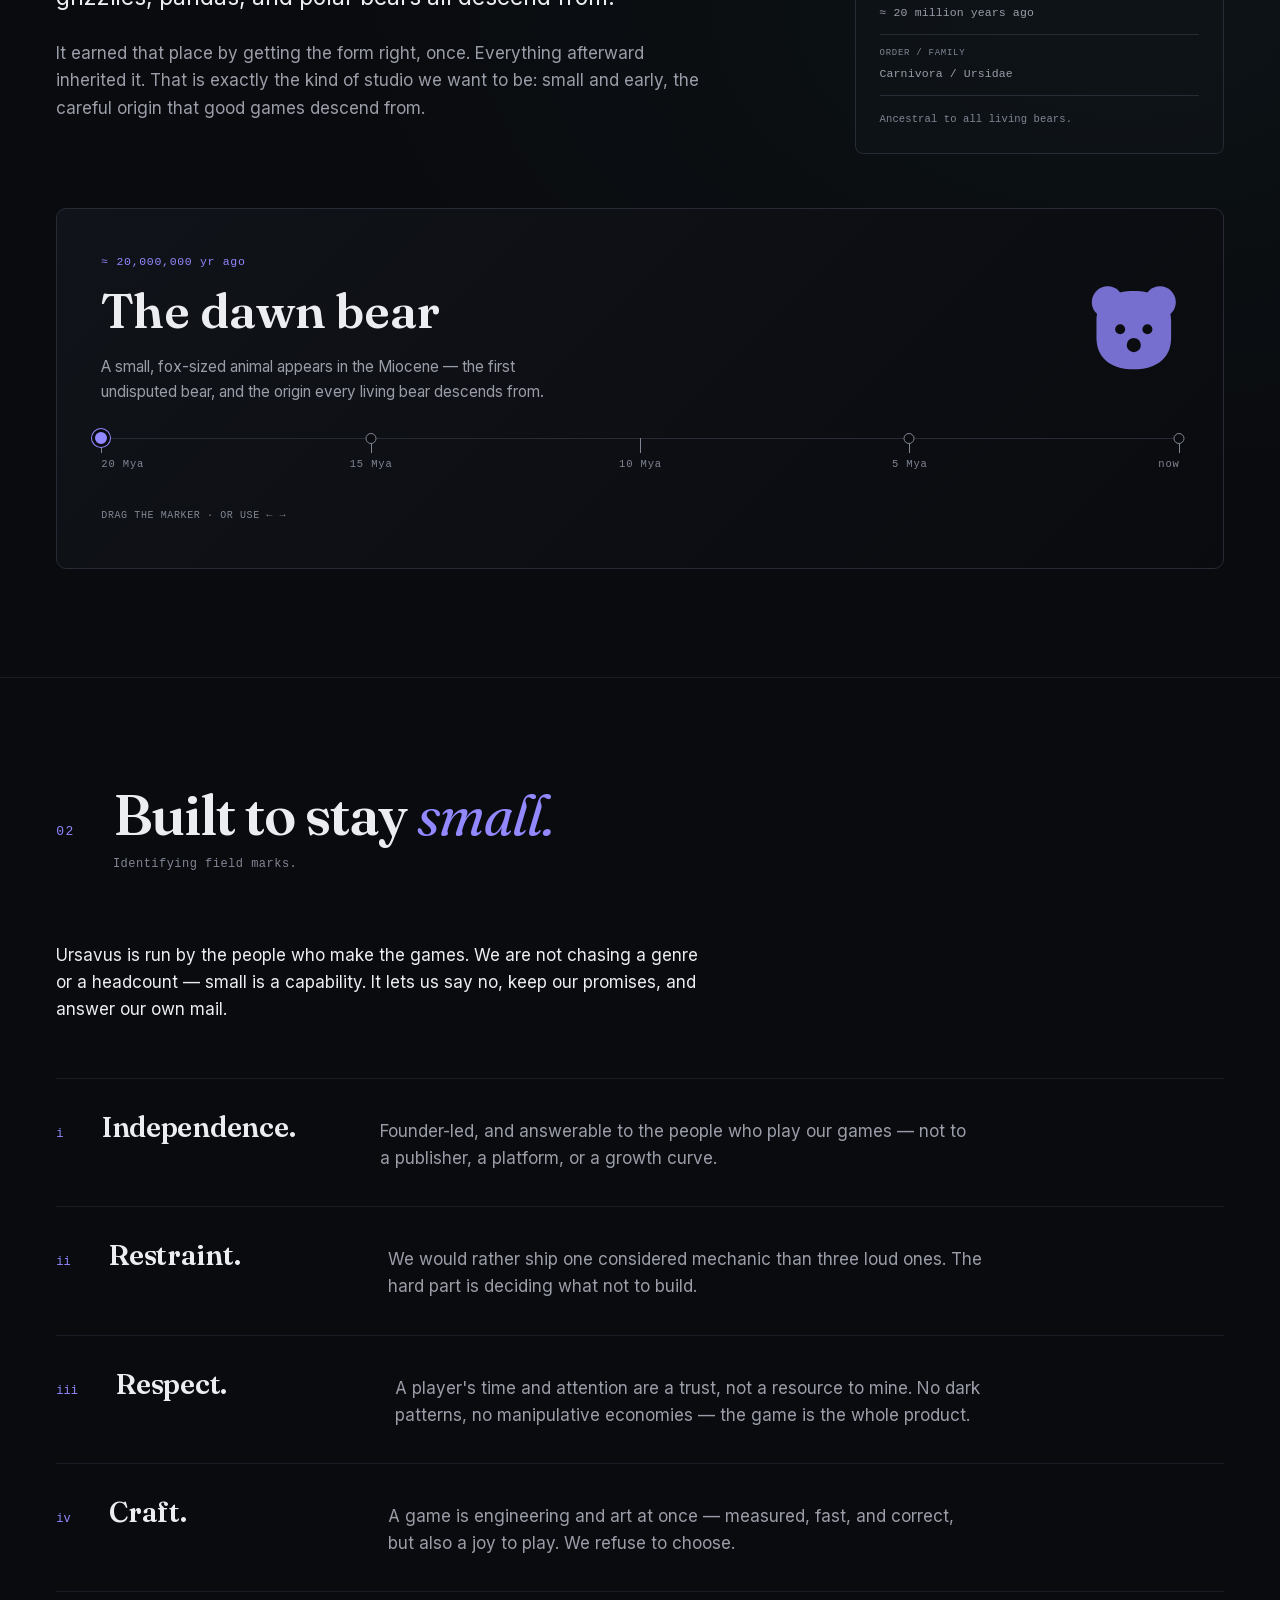
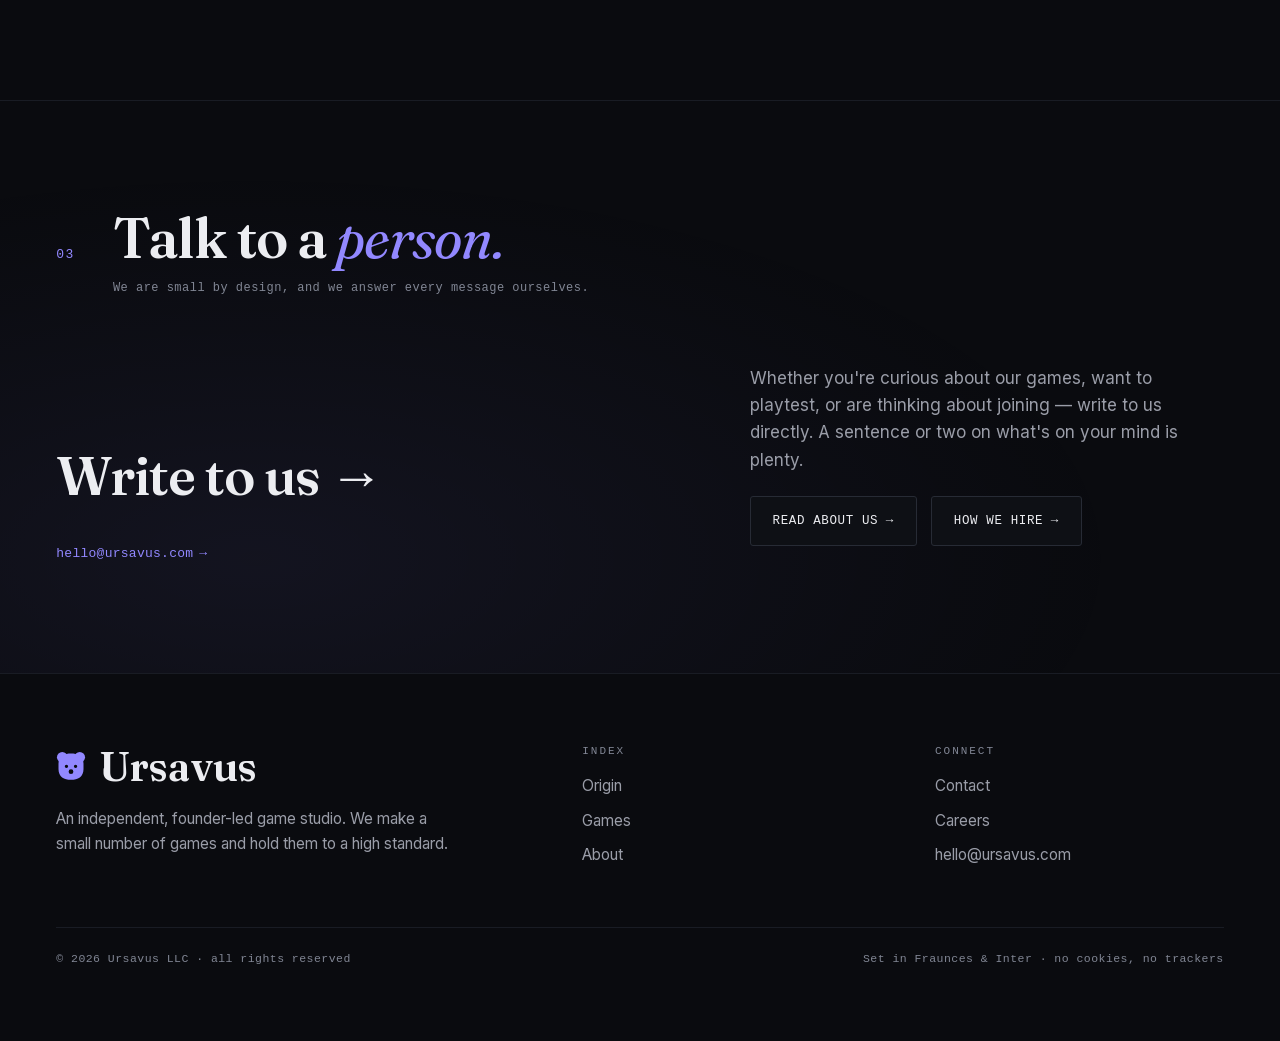
==== commit 84b084dd: "Version site assets so layout updates appear on refresh" ====
--- a/index.html
+++ b/index.html
@@ -23,7 +23,7 @@
   <link rel="apple-touch-icon" href="apple-touch-icon.png">
   <link rel="preload" href="fonts/fraunces-600.woff2" as="font" type="font/woff2" crossorigin>
   <link rel="preload" href="fonts/inter.woff2" as="font" type="font/woff2" crossorigin>
-  <link rel="stylesheet" href="styles.css">
+  <link rel="stylesheet" href="styles.css?v=20261002-2">
 </head>
 <body id="top">
   <a class="skip" href="#main">Skip to content</a>
@@ -359,7 +359,7 @@
     </div>
   </footer>
 
-  <script defer src="app.js"></script>
-  <script defer src="viz.js"></script>
+  <script defer src="app.js?v=20261002-2"></script>
+  <script defer src="viz.js?v=20261002-2"></script>
 </body>
 </html>
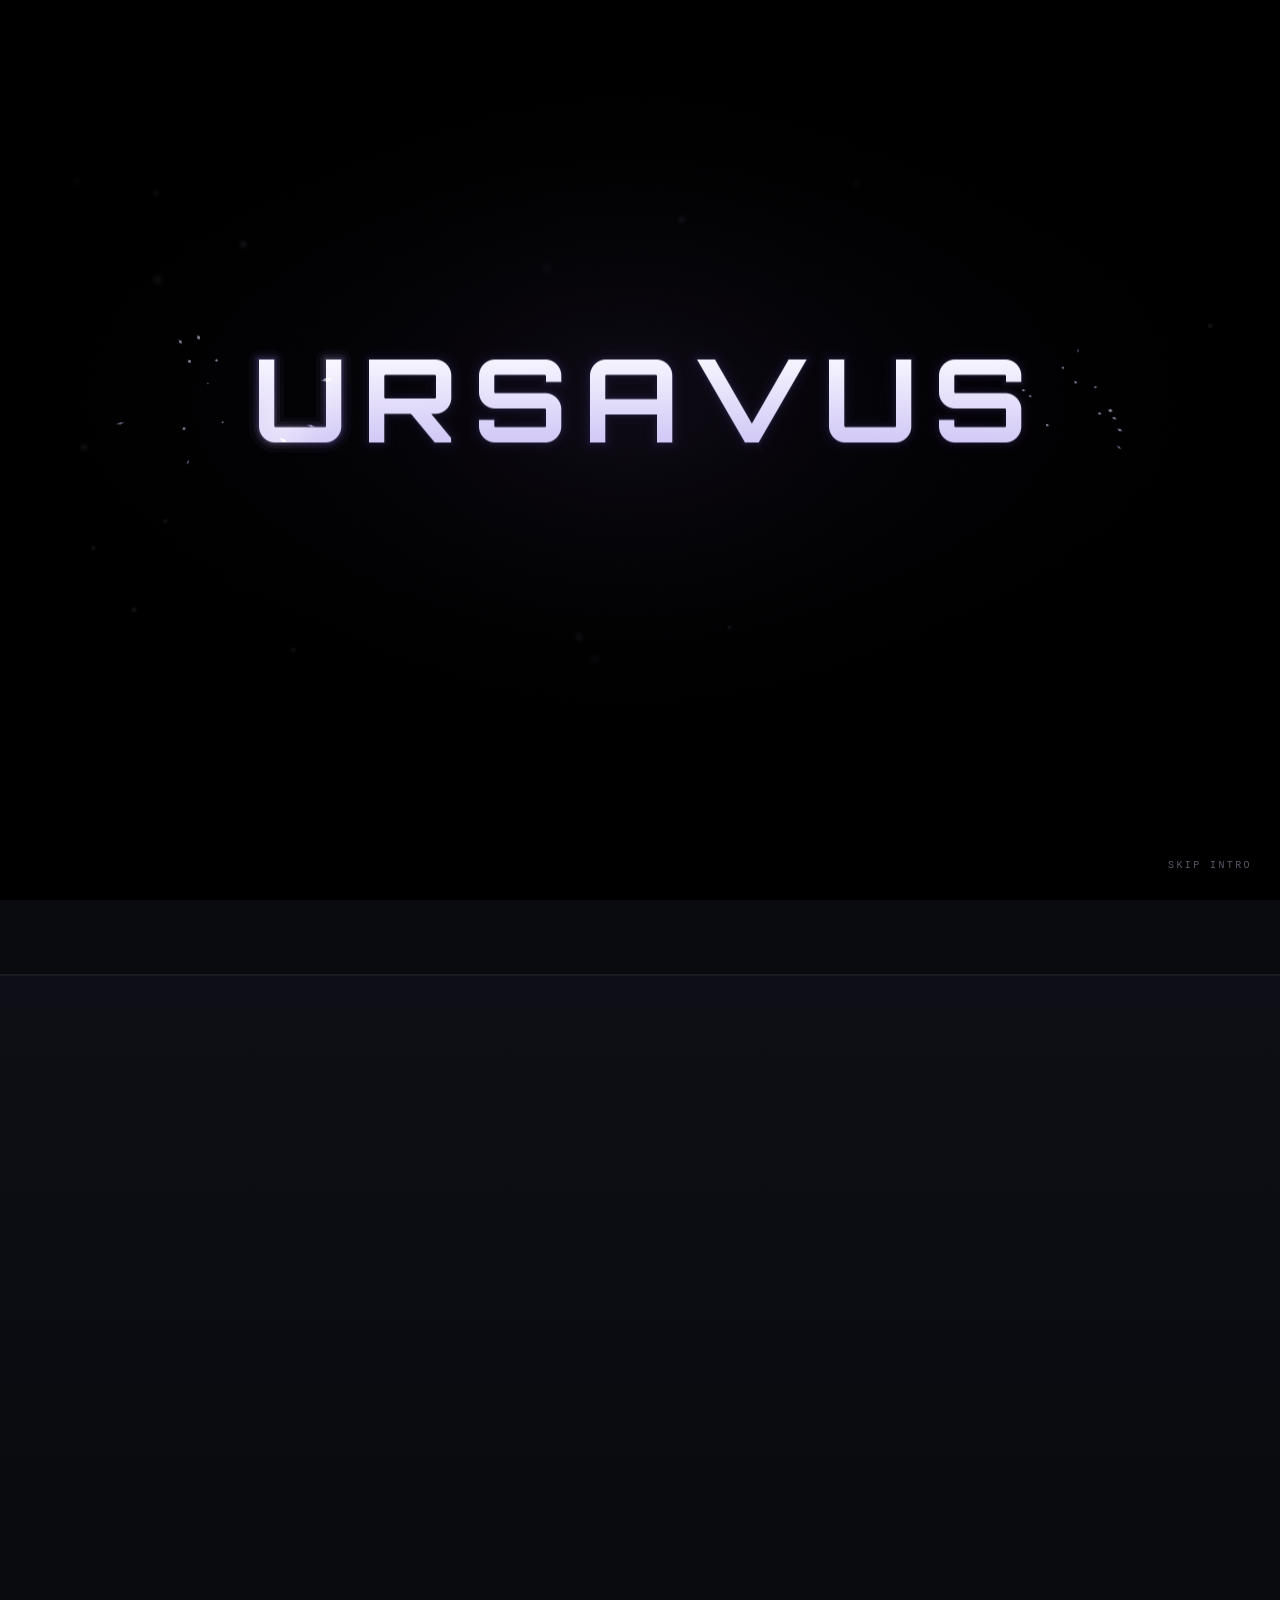
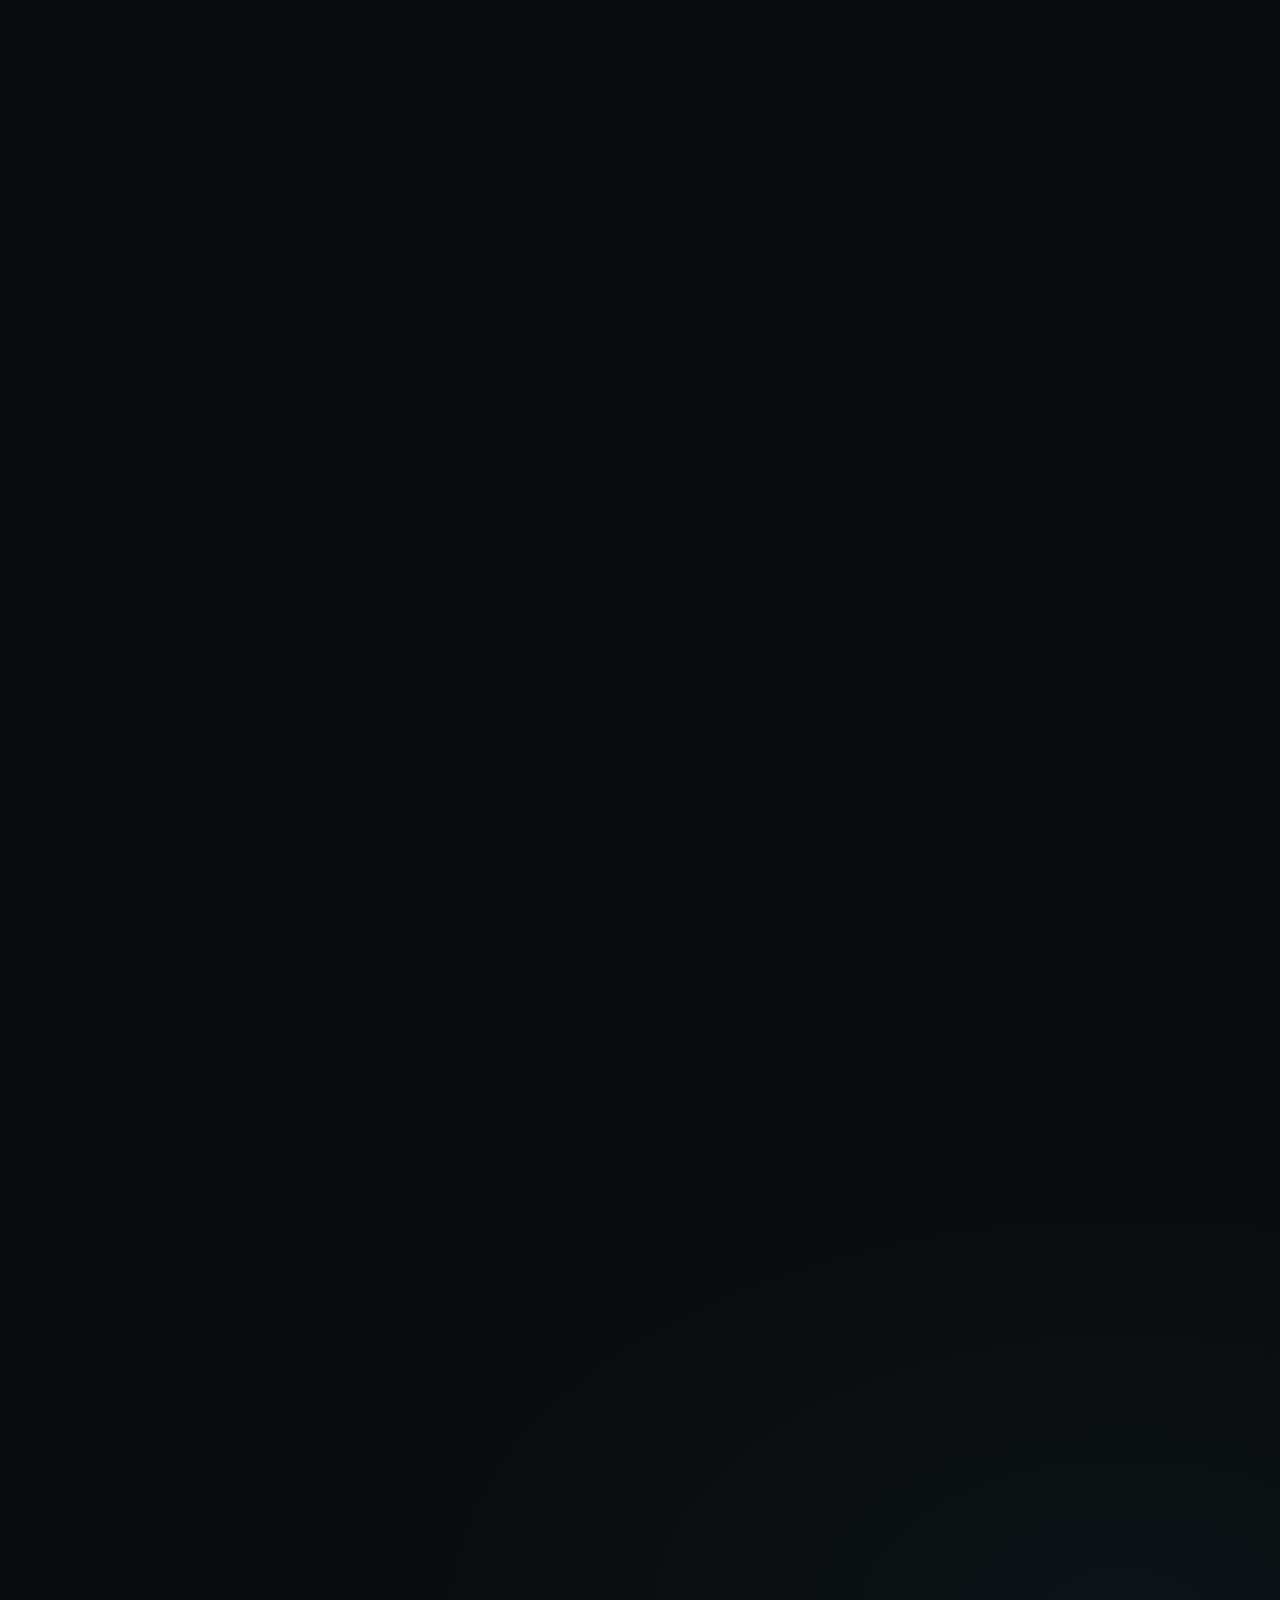
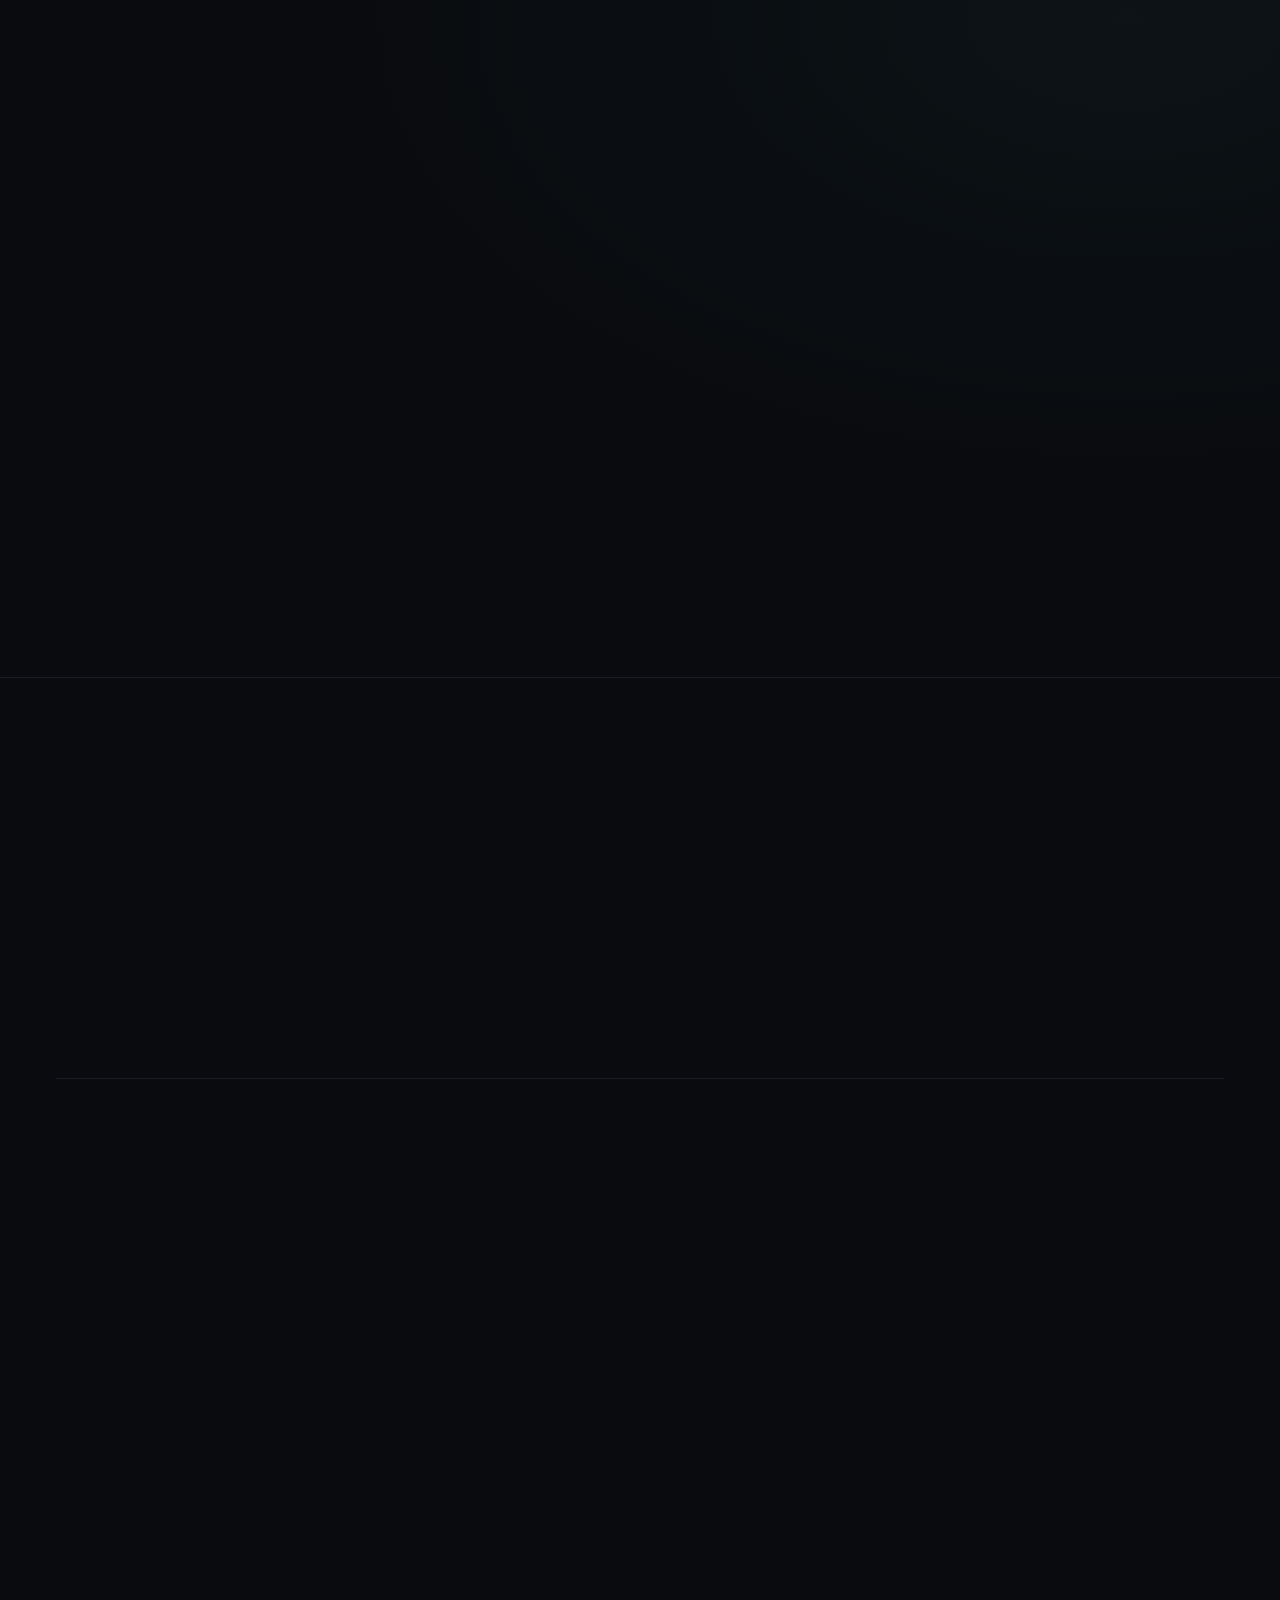
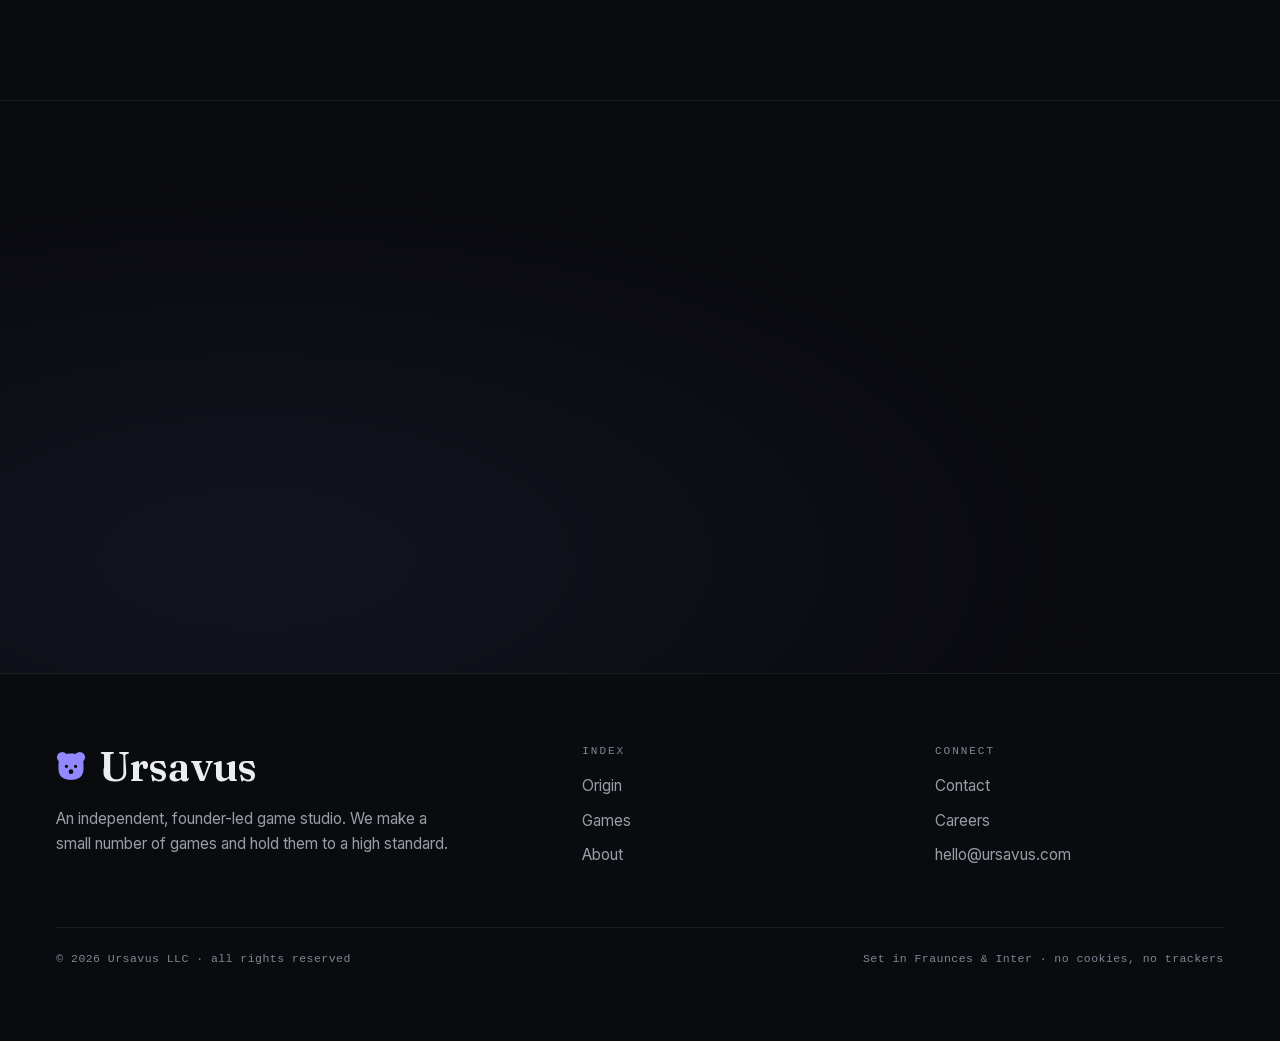
==== commit c91d36a7: "Open the site with the Ursavus studio ident and a lattice reveal The home page now opens with SHATTE" ====
--- a/index.html
+++ b/index.html
@@ -16,14 +16,19 @@
     (function(){var t;try{t=localStorage.getItem("urs-theme");}catch(e){}
       if(t!=="light"&&t!=="dark"){t="dark";}
       document.documentElement.setAttribute("data-theme",t);document.documentElement.classList.add("js");
-      try{if("scrollRestoration"in history)history.scrollRestoration="manual";}catch(e2){}})();
+      try{if("scrollRestoration"in history)history.scrollRestoration="manual";}catch(e2){}
+      /* the studio opening: a fresh load or a reload, once per visit, never a deep link */
+      try{var n=performance.getEntriesByType("navigation")[0],k=n&&n.type,f=/[?&]intro(=|&|$)/.test(location.search);
+        if(f||(!location.hash&&k!=="back_forward"&&(k==="reload"||sessionStorage.getItem("urs-intro")!=="1"))){
+          sessionStorage.setItem("urs-intro","1");document.documentElement.classList.add("intro");
+          var l=document.createElement("link");l.rel="preload";l.as="font";l.type="font/woff2";l.href="fonts/orbitron.woff2";l.crossOrigin="anonymous";document.head.appendChild(l);}}catch(e3){}})();
   </script>
   <link rel="icon" href="favicon.ico" sizes="16x16 32x32 48x48">
   <link rel="icon" href="favicon-32.png" type="image/png" sizes="32x32">
   <link rel="apple-touch-icon" href="apple-touch-icon.png">
   <link rel="preload" href="fonts/fraunces-600.woff2" as="font" type="font/woff2" crossorigin>
   <link rel="preload" href="fonts/inter.woff2" as="font" type="font/woff2" crossorigin>
-  <link rel="stylesheet" href="styles.css?v=20261002-2">
+  <link rel="stylesheet" href="styles.css?v=20261002-3">
 </head>
 <body id="top">
   <a class="skip" href="#main">Skip to content</a>
@@ -359,7 +364,8 @@
     </div>
   </footer>
 
-  <script defer src="app.js?v=20261002-2"></script>
-  <script defer src="viz.js?v=20261002-2"></script>
+  <script defer src="intro.js?v=20261002-3"></script>
+  <script defer src="app.js?v=20261002-3"></script>
+  <script defer src="viz.js?v=20261002-3"></script>
 </body>
 </html>
--- a/styles.css
+++ b/styles.css
@@ -483,3 +483,24 @@
   *,*::before,*::after{animation-duration:.01ms!important;animation-iteration-count:1!important;transition-duration:.01ms!important;}
   .game-plate:hover .game-art img{transform:none;}
 }
+
+/* ---------- studio opening (intro.js) ---------- */
+/* Black from the first paint; it lifts by itself if the script never runs. */
+html.intro body::after{content:"";position:fixed;inset:0;z-index:399;background:#03040a;animation:intro-cover .45s ease 2.6s forwards;}
+html.intro[data-theme="light"] body::after{background:#e2e1ea;}
+html.intro-live body::after{content:none;}
+@keyframes intro-cover{to{opacity:0;visibility:hidden;}}
+.intro-stage{position:fixed;inset:0;z-index:400;contain:strict;-webkit-tap-highlight-color:transparent;}
+.intro-stage canvas{position:absolute;inset:0;width:100%;height:100%;max-width:none;}
+.intro-skip{position:fixed;z-index:401;right:max(14px,env(safe-area-inset-right));bottom:max(12px,env(safe-area-inset-bottom));min-height:44px;padding:0 14px;border:0;border-radius:3px;background:transparent;color:rgba(187,181,214,.48);font:10px/1 var(--mono);letter-spacing:.24em;text-transform:uppercase;cursor:pointer;opacity:0;animation:intro-skip .5s ease 1.1s forwards;transition:color .2s;}
+.intro-skip:hover,.intro-skip:focus-visible{color:#e9e7ff;}
+[data-theme="light"] .intro-skip{color:rgba(88,91,99,.62);}
+[data-theme="light"] .intro-skip:hover,[data-theme="light"] .intro-skip:focus-visible{color:#15161b;}
+.intro-skip.is-gone{opacity:0;visibility:hidden;animation:none;transition:opacity .3s,visibility 0s .3s;}
+@keyframes intro-skip{to{opacity:1;}}
+/* The bear flies home to the header; its mark appears as it lands. */
+html.intro-flight .site-head .brand .mark{opacity:0;}
+html.intro-landed .site-head .brand .mark{animation:intro-land .75s cubic-bezier(.2,.9,.25,1.25);}
+@keyframes intro-land{0%{transform:scale(1.22);filter:drop-shadow(0 0 9px var(--accent));}100%{transform:none;filter:drop-shadow(0 0 0 transparent);}}
+/* The theme toggle re-plots the page through the same lattice (app.js). */
+.theme-replot{position:fixed;inset:0;z-index:450;width:100%;height:100%;max-width:none;pointer-events:none;}
